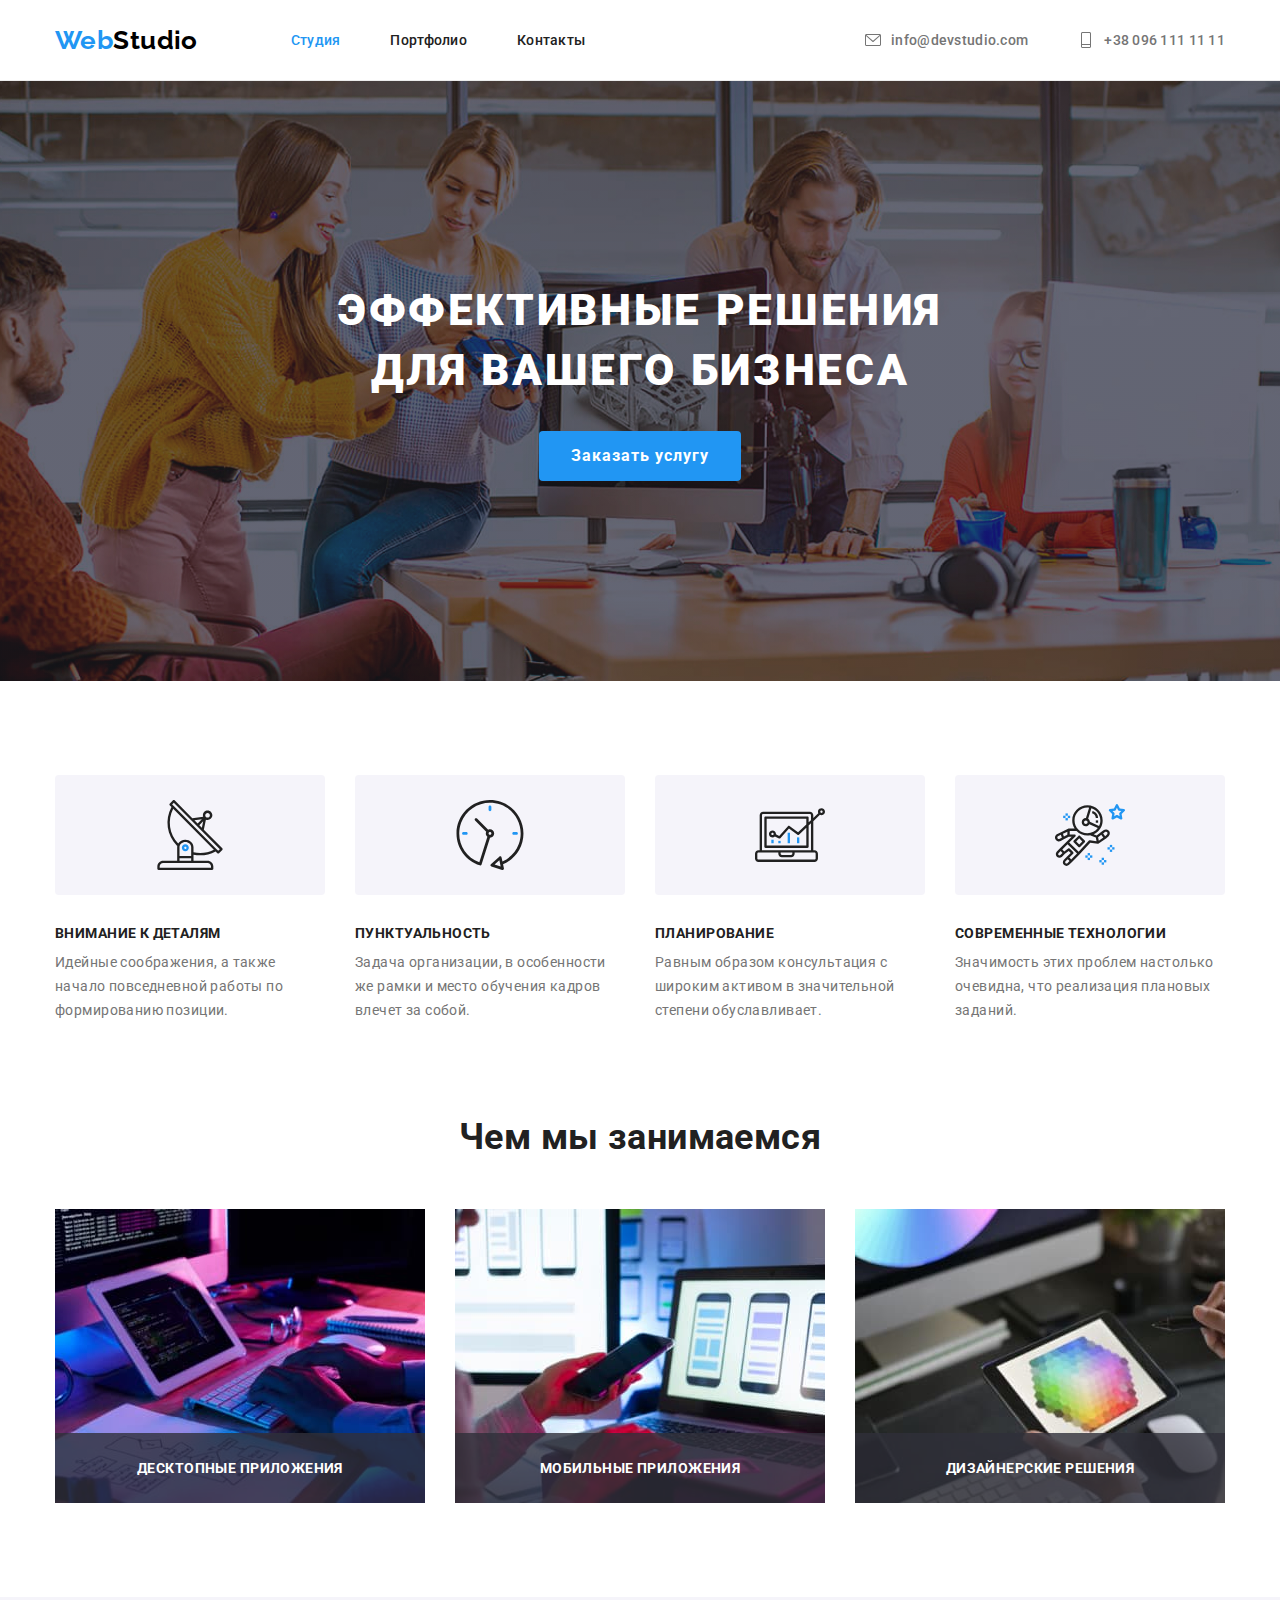
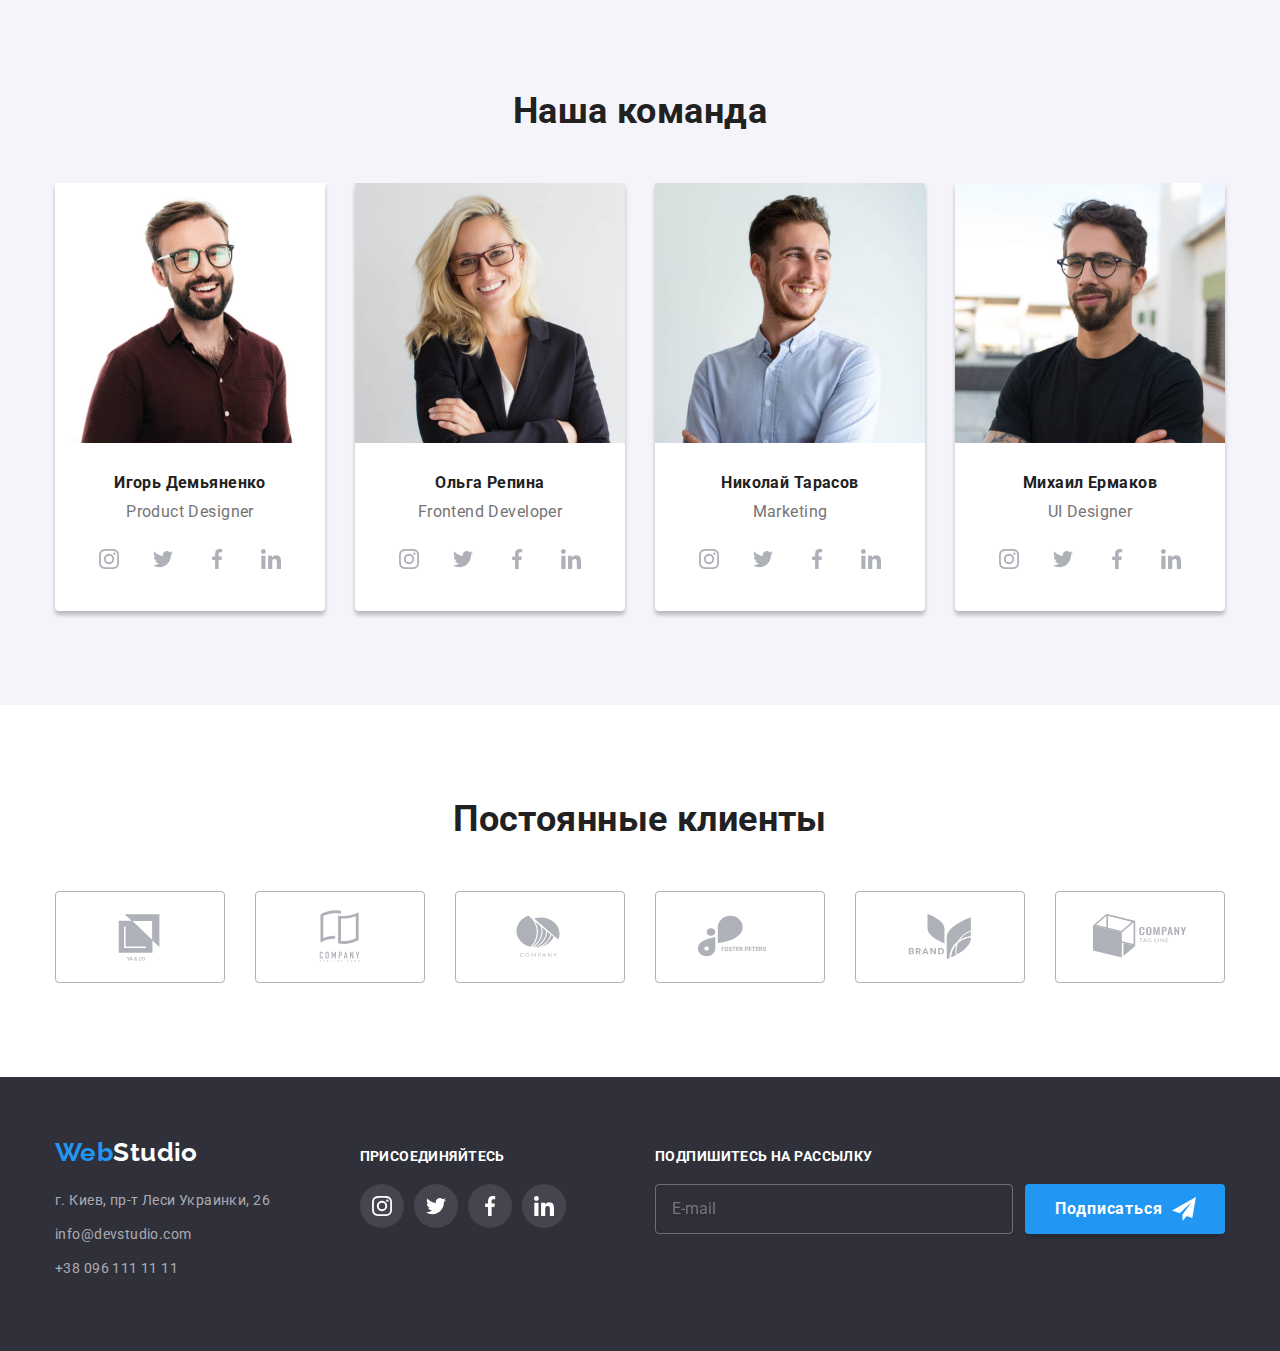
==== index.html @ 97e4fcae "Initial commit" ====
<!DOCTYPE html>
<html lang="ru">
  <head>
    <meta charset="UTF-8" />
    <meta http-equiv="X-UA-Compatible" content="IE=edge" />
    <meta name="viewport" content="width=device-width, initial-scale=1.0" />
    <title>goit-markup-hw-07</title>
    <link
      href="https://fonts.googleapis.com/css2?family=Raleway:wght@700&family=Roboto:wght@400;500;700;900&family=Tangerine:wght@700&display=swap"
      rel="stylesheet"
    />
    <link rel="stylesheet" href="./css/main.min.css" />
  </head>
  <body>
    <!--Шапка сайта-->
    <header class="header">
      <div class="container">
        <nav class="nav">
          <a href="./index.html" class="logo"
            ><span class="accent">Web</span>Studio</a
          >
          <ul class="nav-list list">
            <li class="nav__item">
              <a class="nav__link link current" href="./index.html">Студия</a>
            </li>
            <li class="nav__item">
              <a class="nav__link link" href="./portfolio.html">Портфолио</a>
            </li>
            <li class="nav__item">
              <a class="nav__link link" href="#">Контакты</a>
            </li>
          </ul>
        </nav>
        <ul class="contacts-list list">
          <li class="contacts-list__item">
            <a
              class="contacts-list__link link"
              href="mailto:info@devstudio.com"
            >
              <svg class="contacts-list__icon" width="16" height="16">
                <use href="./images/sprite.svg#icon-mail"></use>
              </svg>
              info@devstudio.com</a
            >
          </li>
          <li class="contacts-list__item">
            <a class="contacts-list__link link" href="tel:+380961111111">
              <svg class="contacts-list__icon" width="16" height="16">
                <use href="./images/sprite.svg#icon-phone"></use>
              </svg>
              +38 096 111 11 11</a
            >
          </li>
        </ul>
      </div>
    </header>

    <main>
      <!--hero-->
      <section class="hero">
        <div class="container">
          <h1 class="hero__title">Эффективные решения для вашего бизнеса</h1>
          <button class="hero__button button" type="button" data-modal-open>
            Заказать услугу
          </button>
        </div>
      </section>

      <!--Преимущества-->
      <section class="section section-features">
        <div class="container">
          <h2 class="hidden">Наши преимущества</h2>
          <ul class="features list flexing">
            <li class="features__item features__item--icon1">
              <h3 class="features__title title">Внимание к деталям</h3>
              <p class="features__text">
                Идейные соображения, а также начало повседневной работы по
                формированию позиции.
              </p>
            </li>
            <li class="features__item features__item--icon2">
              <h3 class="features__title title">Пунктуальность</h3>
              <p class="features__text">
                Задача организации, в особенности же рамки и место обучения
                кадров влечет за собой.
              </p>
            </li>
            <li class="features__item features__item--icon3">
              <h3 class="features__title title">Планирование</h3>
              <p class="features__text">
                Равным образом консультация с широким активом в значительной
                степени обуславливает.
              </p>
            </li>
            <li class="features__item features__item--icon4">
              <h3 class="features__title title">Современные технологии</h3>
              <p class="features__text">
                Значимость этих проблем настолько очевидна, что реализация
                плановых заданий.
              </p>
            </li>
          </ul>
        </div>
      </section>

      <!--Наши занятия-->
      <section class="section work-section">
        <div class="container">
          <h2 class="title">Чем мы занимаемся</h2>
          <ul class="work list flexing">
            <li class="work__item">
              <img
                src="./images/place1.jpg"
                alt="мужчина печатает на клавиатуре"
                width="370"
                height="294"
              />
              <h3 class="work__title">Десктопные приложения</h3>
            </li>
            <li class="work__item">
              <img
                src="./images/place2.jpg"
                alt="девушка клацает смартфон и
          ноутбук"
                width="370"
                height="294"
              />
              <h3 class="work__title">Мобильные приложения</h3>
            </li>
            <li class="work__item">
              <img
                src="./images/place3.jpg"
                alt="девушка держит планшет в руках"
                width="370"
                height="294"
              />
              <h3 class="work__title">Дизайнерские решения</h3>
            </li>
          </ul>
        </div>
      </section>

      <!--Команда-->
      <section class="section section-team">
        <div class="container">
          <h2 class="title">Наша команда</h2>
          <ul class="team list flexing">
            <li class="team__item">
              <img
                class="team__img"
                src="./images/teacher1.jpg"
                alt="учитель мужчина"
                width="270"
                height="260"
              />
              <div class="participant">
                <h3 class="participant__title title">Игорь Демьяненко</h3>
                <p class="participant__text">Product Designer</p>
                <ul class="social">
                  <li class="social__item">
                    <a class="social__link" href="" aria-label="instagram">
                      <svg width="20" height="20">
                        <use href="./images/sprite.svg#icon-instagram"></use>
                      </svg>
                    </a>
                  </li>
                  <li class="social__item">
                    <a class="social__link" href="" aria-label="twitter">
                      <svg width="20" height="20">
                        <use href="./images/sprite.svg#icon-twitter"></use>
                      </svg>
                    </a>
                  </li>
                  <li class="social__item">
                    <a class="social__link" href="" aria-label="facebook">
                      <svg width="20" height="20">
                        <use href="./images/sprite.svg#icon-facebook"></use>
                      </svg>
                    </a>
                  </li>
                  <li class="social__item">
                    <a class="social__link" href="" aria-label="linkedin">
                      <svg width="20" height="20">
                        <use href="./images/sprite.svg#icon-linkedin"></use>
                      </svg>
                    </a>
                  </li>
                </ul>
              </div>
            </li>
            <li class="team__item">
              <img
                class="team__img"
                src="./images/teacher2.jpg"
                alt="учитель женщина"
                width="270"
                height="260"
              />
              <div class="participant">
                <h3 class="participant__title title">Ольга Репина</h3>
                <p class="participant__text">Frontend Developer</p>
                <ul class="social">
                  <li class="social__item">
                    <a class="social__link" href="" aria-label="instagram">
                      <svg width="20" height="20">
                        <use href="./images/sprite.svg#icon-instagram"></use>
                      </svg>
                    </a>
                  </li>
                  <li class="social__item">
                    <a class="social__link" href="" aria-label="twitter">
                      <svg width="20" height="20">
                        <use href="./images/sprite.svg#icon-twitter"></use>
                      </svg>
                    </a>
                  </li>
                  <li class="social__item">
                    <a class="social__link" href="" aria-label="facebook">
                      <svg width="20" height="20">
                        <use href="./images/sprite.svg#icon-facebook"></use>
                      </svg>
                    </a>
                  </li>
                  <li class="social__item">
                    <a class="social__link" href="" aria-label="linkedin">
                      <svg width="20" height="20">
                        <use href="./images/sprite.svg#icon-linkedin"></use>
                      </svg>
                    </a>
                  </li>
                </ul>
              </div>
            </li>
            <li class="team__item">
              <img
                class="team__img"
                src="./images/teacher3.jpg"
                alt="учитель мужчина"
                width="270"
                height="260"
              />
              <div class="participant">
                <h3 class="participant__title title">Николай Тарасов</h3>
                <p class="participant__text">Marketing</p>
                <ul class="social">
                  <li class="social__item">
                    <a class="social__link" href="" aria-label="instagram">
                      <svg width="20" height="20">
                        <use href="./images/sprite.svg#icon-instagram"></use>
                      </svg>
                    </a>
                  </li>
                  <li class="social__item">
                    <a class="social__link" href="" aria-label="twitter">
                      <svg width="20" height="20">
                        <use href="./images/sprite.svg#icon-twitter"></use>
                      </svg>
                    </a>
                  </li>
                  <li class="social__item">
                    <a class="social__link" href="" aria-label="facebook">
                      <svg width="20" height="20">
                        <use href="./images/sprite.svg#icon-facebook"></use>
                      </svg>
                    </a>
                  </li>
                  <li class="social__item">
                    <a class="social__link" href="" aria-label="linkedin">
                      <svg width="20" height="20">
                        <use href="./images/sprite.svg#icon-linkedin"></use>
                      </svg>
                    </a>
                  </li>
                </ul>
              </div>
            </li>
            <li class="team__item">
              <img
                class="team__img"
                src="./images/teacher4.jpg"
                alt="учитель мужчина"
                width="270"
                height="260"
              />
              <div class="participant">
                <h3 class="participant__title title">Михаил Ермаков</h3>
                <p class="participant__text">UI Designer</p>
                <ul class="social">
                  <li class="social__item">
                    <a class="social__link" href="" aria-label="instagram">
                      <svg width="20" height="20">
                        <use href="./images/sprite.svg#icon-instagram"></use>
                      </svg>
                    </a>
                  </li>
                  <li class="social__item">
                    <a class="social__link" href="" aria-label="twitter">
                      <svg width="20" height="20">
                        <use href="./images/sprite.svg#icon-twitter"></use>
                      </svg>
                    </a>
                  </li>
                  <li class="social__item">
                    <a class="social__link" href="" aria-label="facebook">
                      <svg width="20" height="20">
                        <use href="./images/sprite.svg#icon-facebook"></use>
                      </svg>
                    </a>
                  </li>
                  <li class="social__item">
                    <a class="social__link" href="" aria-label="linkedin">
                      <svg width="20" height="20">
                        <use href="./images/sprite.svg#icon-linkedin"></use>
                      </svg>
                    </a>
                  </li>
                </ul>
              </div>
            </li>
          </ul>
        </div>
      </section>

      <!-- Клиенты -->
      <section class="section">
        <div class="container">
          <h2 class="title">Постоянные клиенты</h2>
          <ul class="clients list flexing">
            <li class="clients__item">
              <a class="clients__link" href="#">
                <svg width="106" height="60">
                  <use href="./images/sprite.svg#icon-company1"></use>
                </svg>
              </a>
            </li>
            <li class="clients__item">
              <a class="clients__link" href="#">
                <svg width="106px" height="60px">
                  <use href="./images/sprite.svg#icon-company2"></use>
                </svg>
              </a>
            </li>
            <li class="clients__item">
              <a class="clients__link" href="#">
                <svg width="106" height="60">
                  <use href="./images/sprite.svg#icon-company3"></use>
                </svg>
              </a>
            </li>
            <li class="clients__item">
              <a class="clients__link" href="#">
                <svg width="106" height="60">
                  <use href="./images/sprite.svg#icon-company4"></use>
                </svg>
              </a>
            </li>
            <li class="clients__item">
              <a class="clients__link" href="#">
                <svg width="106" height="60">
                  <use href="./images/sprite.svg#icon-company5"></use>
                </svg>
              </a>
            </li>
            <li class="clients__item">
              <a class="clients__link" href="#">
                <svg width="106px" height="60px">
                  <use href="./images/sprite.svg#icon-company6"></use>
                </svg>
              </a>
            </li>
          </ul>
        </div>
      </section>
    </main>

    <!--Подвал сайта-->
    <footer class="footer">
      <div class="container footer__container">
        <div class="footer-flex">
          <a href="./index.html" class="logo"
            ><span class="accent">Web</span>Studio</a
          >
          <address class="address">
            <ul class="contacts-nav list">
              <li class="contacts-nav__item">
                <a
                  href="https://goo.gl/maps/D3uRbkzvZpGUqhTm6"
                  target="_blank"
                  rel="noopener noreferrer"
                  class="contacts-nav__link link"
                  >г. Киев, пр-т Леси Украинки, 26</a
                >
              </li>
              <li class="contacts-nav__item">
                <a
                  href="mailto:info@devstudio.com"
                  class="contacts-nav__link link"
                  >info@devstudio.com</a
                >
              </li>
              <li class="contacts-nav__item">
                <a href="tel:+380961111111" class="contacts-nav__link link"
                  >+38 096 111 11 11</a
                >
              </li>
            </ul>
          </address>
        </div>
        <div class="footer-flex">
          <h3 class="footer-title">присоединяйтесь</h3>
          <ul class="social">
            <li class="social__item">
              <a
                class="social__link social__link--dark"
                href=""
                aria-label="instagram"
              >
                <svg width="20" height="20">
                  <use href="./images/sprite.svg#icon-instagram"></use>
                </svg>
              </a>
            </li>
            <li class="social__item">
              <a
                class="social__link social__link--dark"
                href=""
                aria-label="twitter"
              >
                <svg width="20" height="20">
                  <use href="./images/sprite.svg#icon-twitter"></use>
                </svg>
              </a>
            </li>
            <li class="social__item">
              <a
                class="social__link social__link--dark"
                href=""
                aria-label="facebook"
              >
                <svg width="20" height="20">
                  <use href="./images/sprite.svg#icon-facebook"></use>
                </svg>
              </a>
            </li>
            <li class="social__item">
              <a
                class="social__link social__link--dark"
                href=""
                aria-label="linkedin"
              >
                <svg width="20" height="20">
                  <use href="./images/sprite.svg#icon-linkedin"></use>
                </svg>
              </a>
            </li>
          </ul>
        </div>

        <div class="footer-flex">
          <div class="footer-form">
            <h3 class="footer-title">Подпишитесь на рассылку</h3>
            <form class="form">
              <input
                class="form__input"
                type="text"
                name="user-subscribe"
                placeholder="E-mail"
              />
              <button class="form__button button" type="submit">
                Подписаться
                <svg class="form__icon" width="24" height="24">
                  <use href="./images/sprite.svg#icon-icon-send"></use>
                </svg>
              </button>
            </form>
          </div>
        </div>
      </div>
    </footer>

    <!-- Модельное окно -->
    <div class="backdrop is-hidden" data-modal>
      <div class="model">
        <strong class="model__title"
          >Оставьте свои данные, мы вам перезвоним</strong
        >
        <form class="model-form">
          <label class="model-form__label">
            <span class="model-form__name">Имя</span>
            <input class="model-form__input" type="text" name="user-name" />
            <svg class="model-form__icon" width="16" height="16">
              <use href="./images/sprite.svg#icon-person-modal"></use>
            </svg>
          </label>

          <label class="model-form__label">
            <span class="model-form__name">Телефон</span>
            <input class="model-form__input" type="text" name="user-phone" />
            <svg class="model-form__icon" width="16" height="16">
              <use href="./images/sprite.svg#icon-phone-modal"></use>
            </svg>
          </label>

          <label class="model-form__label">
            <span class="model-form__name">Почта</span>
            <input class="model-form__input" type="text" name="user-email" />
            <svg class="model-form__icon" width="16" height="16">
              <use href="./images/sprite.svg#icon-email-modal"></use>
            </svg>
          </label>

          <label class="model-form__label label-comment">
            <span class="model-form__name">Коментарий</span>
            <textarea
              class="model-form__comment"
              placeholder="Введите текст"
            ></textarea>
          </label>

          <label class="model-form__label label-checkbox">
            <input
              class="model-form__checkbox hidden"
              type="checkbox"
              name="user-checkbox"
            />
            <span class="checkbox-box">
              <svg class="checkbox-icon" width="11" height="8">
                <use href="./images/sprite.svg#icon-mark-modal"></use>
              </svg>
            </span>
            <span class="checkbox-name"
              >Соглашаюсь с рассылкой и принимаю&nbsp;<a
                class="checkbox-link"
                href="#"
                >Условия договора</a
              ></span
            >
          </label>
          <button class="button" type="submit">Отправить</button>
        </form>

        <button class="button-close" data-modal-close>
          <svg class="button-close__icon" width="11" height="11">
            <use href="./images/sprite.svg#icon-close"></use>
          </svg>
        </button>
      </div>
    </div>

    <script src="./js/modal.js"></script>
  </body>
</html>
---- css/main.min.css ----
/*! modern-normalize v1.1.0 | MIT License | https://github.com/sindresorhus/modern-normalize */*,::before,::after{box-sizing:border-box}html{line-height:1.15;-webkit-text-size-adjust:100%;-moz-tab-size:4;tab-size:4}body{margin:0;font-family:system-ui,-apple-system,"Segoe UI",Roboto,Helvetica,Arial,sans-serif,"Apple Color Emoji","Segoe UI Emoji"}hr{height:0;color:inherit}abbr[title]{text-decoration:underline dotted}b,strong{font-weight:bolder}code,kbd,samp,pre{font-family:ui-monospace, SFMono-Regular, Consolas, 'Liberation Mono', Menlo, monospace;font-size:1em}small{font-size:80%}sub,sup{font-size:75%;line-height:0;position:relative;vertical-align:baseline}sub{bottom:-0.25em}sup{top:-0.5em}table{text-indent:0;border-color:inherit}button,input,optgroup,select,textarea{font-family:inherit;font-size:100%;line-height:1.15;margin:0}button,select{text-transform:none}button,[type='button'],[type='reset'],[type='submit']{-webkit-appearance:button}::-moz-focus-inner{border-style:none;padding:0}:-moz-focusring{outline:1px dotted ButtonText}:-moz-ui-invalid{box-shadow:none}legend{padding:0}progress{vertical-align:baseline}::-webkit-inner-spin-button,::-webkit-outer-spin-button{height:auto}[type='search']{-webkit-appearance:textfield;outline-offset:-2px}::-webkit-search-decoration{-webkit-appearance:none}::-webkit-file-upload-button{-webkit-appearance:button;font:inherit}summary{display:list-item}:root{--primary-white-color: #fff;--primary-text-color: #757575;--title-text-color: #212121;--accant-color: #2196f3;--portfolio-btn-color: #f5f4fa;--social-icon-color: #afb1b8;--slider-text-color: rgba(33, 150, 243, 0.9)}body{position:relative;font-family:"Roboto", sans-serif;font-size:14px;line-height:1.714;letter-spacing:0.03em;color:var(--primary-text-color);background-color:var(--primary-white-color)}img{display:block}.list{padding:0;margin:0;list-style:none}.hidden{position:absolute;white-space:nowrap;width:1px;height:1px;overflow:hidden;border:0;padding:0;clip:rect(0 0 0 0);clip-path:inset(50%);margin:-1px}.link{display:block;text-decoration:none;transition-property:color;transition-duration:250ms;transition-timing-function:cubic-bezier(0.4, 0, 0.2, 1)}.title{margin-top:0;margin-bottom:50px;font-size:36px;line-height:1.166;text-align:center;color:var(--title-text-color)}.section{padding:94px 0}.container{width:1200px;padding-left:15px;padding-right:15px;margin:0 auto}.flexing{display:flex}.link:hover,.link:focus,.nav .current,.accent{color:var(--accant-color)}.logo{font-family:"Raleway", sans-serif;text-decoration:none;font-weight:700;font-size:26px;line-height:1.192;color:#000}.header .logo{margin-right:93px;padding-top:24px;padding-bottom:24px}.footer .logo{color:var(--primary-white-color)}.button{padding:10px 32px;cursor:pointer;border:none;font-weight:700;font-size:16px;line-height:1.875;letter-spacing:0.06em;color:var(--primary-white-color);background-color:var(--accant-color);border-radius:4px;transition-property:background-color, color, box-shadow;transition-duration:250ms;transition-timing-function:cubic-bezier(0.4, 0, 0.2, 1)}.portfolio-nav__button{padding:6px 22px;font-weight:500;line-height:1.625;letter-spacing:0.03em;color:var(--title-text-color);background-color:var(--portfolio-btn-color)}.portfolio-nav__button:hover,.portfolio-nav__button:focus,.portfolio-nav__button.acctive{color:var(--primary-white-color);background-color:var(--accant-color);box-shadow:0px 4px 4px rgba(0,0,0,0.15)}.form__button{padding:10px 29px;margin-left:12px;min-width:200px;height:50px;padding-right:61px;box-shadow:0px 4px 4px rgba(0,0,0,0.15);border-radius:4px}.form__icon{position:absolute;right:29px;top:13px;fill:var(--primary-white-color)}.button-close{position:absolute;top:8px;right:8px;display:flex;align-items:center;justify-content:center;width:30px;height:30px;border:1px solid rgba(0,0,0,0.1);border-radius:50%;cursor:pointer;background-color:inherit}.button-close:hover .button-close__icon,.button-close:focus .button-close__icon{fill:var(--accant-color)}.button-close__icon{transition-property:fill;transition-duration:250ms;transition-timing-function:cubic-bezier(0.4, 0, 0.2, 1)}.social{display:flex;list-style:none;justify-content:center;align-items:center;padding:0;margin:0}.social__item:not(:last-child){margin-right:10px}.social__link{width:44px;height:44px;border-radius:50%;display:flex;justify-content:center;align-items:center;transition-property:background-color;transition-duration:250ms;transition-timing-function:cubic-bezier(0.4, 0, 0.2, 1)}.social__link svg{fill:var(--social-icon-color);transition-property:fill;transition-duration:250ms;transition-timing-function:cubic-bezier(0.4, 0, 0.2, 1)}.social .social__link:hover,.social .social__link:focus{background-color:var(--accant-color)}.social__link:hover>svg,.social__link:focus>svg{fill:var(--primary-white-color)}.social__link--dark{background-color:rgba(255,255,255,0.1)}.header{border-bottom:1px solid #ececec}.header>.container,.nav-list{display:flex}.header .nav{display:flex;align-items:center}.nav__link,.contacts-list__link{padding-top:32px;padding-bottom:32px}.nav__item:not(:last-child),.contacts-list__item:not(:last-child){margin-right:50px}.nav__link,.contacts-list__link{font-weight:500;line-height:1.142;letter-spacing:0.02em;color:var(--title-text-color)}.nav__link{position:relative}.nav__link::after{content:"";display:inline-block;width:100%;height:4px;position:absolute;bottom:-1px;left:0;border-radius:2px;transition-property:background-color;transition-duration:250ms;transition-timing-function:cubic-bezier(0.4, 0, 0.2, 1)}.nav__link:hover.link::after{background-color:var(--accant-color)}.contacts-list{display:flex;margin-left:auto}.contacts-list__link{display:flex;color:var(--primary-text-color)}.contacts-list__link:hover .contacts-list__icon,.contacts-list__link:focus .contacts-list__icon{fill:var(--accant-color)}.contacts-list__icon{margin-right:10px;fill:var(--primary-text-color);transition-property:fill;transition-duration:250ms;transition-timing-function:cubic-bezier(0.4, 0, 0.2, 1)}.hero{background-image:linear-gradient(to right, rgba(47,48,58,0.4), rgba(47,48,58,0.4)),url("../images/hero-bg.jpg");background-position:center top;background-repeat:no-repeat;max-width:1600px;margin:0 auto;padding-top:200px;padding-bottom:200px;text-align:center}.hero__title{max-width:696px;margin:0 auto 30px auto;font-weight:900;font-size:44px;line-height:1.363;letter-spacing:0.06em;text-transform:uppercase;color:var(--primary-white-color)}.hero__button:hover{background-color:#188ce8;box-shadow:0px 4px 4px rgba(0,0,0,0.15)}.features__item::before{content:"";display:block;width:270px;height:120px;border-radius:4px;background-color:#f5f4fa;background-position:center center;background-size:70px 70px;background-repeat:no-repeat;margin-bottom:30px}.features__item--icon1::before{background-image:url("../images/antenna.svg")}.features__item--icon2::before{background-image:url("../images/clock.svg")}.features__item--icon3::before{background-image:url("../images/diagram.svg")}.features__item--icon4::before{background-image:url("../images/astronaut.svg")}.section-features{padding-bottom:0}.features__item{width:270px}.features__item:not(:last-child){margin-right:30px}.features__title{margin-bottom:10px;font-size:14px;line-height:1.142;text-transform:uppercase;text-align:start}.features__text{margin:0}.work__item:not(:last-child){margin-right:30px}.work__item{position:relative}.work__title{position:absolute;bottom:0;left:0;margin:0;padding:27px 0;width:100%;text-align:center;font-size:14px;line-height:1.142;text-transform:uppercase;color:var(--primary-white-color);background-color:rgba(47,48,58,0.8)}.clients{justify-content:center}.clients__link{width:170px;height:92px;display:flex;justify-content:center;align-items:center;border:1px solid var(--social-icon-color);border-radius:4px;transition-property:border-color;transition-duration:250ms;transition-timing-function:cubic-bezier(0.4, 0, 0.2, 1)}.clients__link:hover svg,.clients__link:focus svg{fill:var(--accant-color)}.clients__link:hover,.clients__link:focus{border-color:var(--accant-color)}.clients__link svg{fill:var(--social-icon-color);transition-property:fill;transition-duration:250ms;transition-timing-function:cubic-bezier(0.4, 0, 0.2, 1)}.clients__item:not(:last-child){margin-right:30px}.section-team{background-color:#f5f4fa}.team__item{border-radius:0 0 4px 4px;box-shadow:0px 4px 4px 0px rgba(0,0,0,0.25);background-color:var(--primary-white-color)}.team__item:not(:last-child){margin-right:30px}.participant{padding:30px 10px}.participant__title,.participant__text{margin:0;font-size:16px;line-height:1.187;text-align:center}.participant__title{margin-bottom:10px}.participant__text{margin-bottom:16px}.footer{padding-top:60px;padding-bottom:60px;background-color:#2f303a}.footer__container{display:flex;justify-content:space-between;align-items:baseline}.contacts-nav__link{font-style:normal;color:rgba(255,255,255,0.6)}.contacts-nav__link:hover,.contacts-nav__link:focus{color:var(--accant-color)}.address{margin-top:20px}.contacts-nav__item{margin-bottom:10px}.contacts-nav__item:not(:last-child){margin-bottom:10px}.footer-title{margin:0;margin-bottom:20px;font-size:14px;line-height:1.142;letter-spacing:0.03em;text-transform:uppercase;text-align:start;color:var(--primary-white-color)}.footer-flex svg{fill:var(--primary-white-color)}.form{position:relative;display:flex;justify-content:space-between}.form__input{padding:15px 16px;border:1px solid rgba(255,255,255,0.3);filter:drop-shadow(0px 4px 4px rgba(0,0,0,0.15));border-radius:4px;width:358px;font-size:16px;color:var(--primary-white-color);background-color:transparent}.backdrop{position:fixed;top:0;left:0;display:flex;justify-content:center;align-items:center;width:100%;height:100%;opacity:1;transition:opacity 250ms;background-color:rgba(0,0,0,0.2)}.backdrop.is-hidden{opacity:0;pointer-events:none}.model{position:relative;padding:40px;min-width:528px;line-height:0;box-shadow:0px 1px 3px rgba(0,0,0,0.12),0px 1px 1px rgba(0,0,0,0.14),0px 2px 1px rgba(0,0,0,0.2);border-radius:4px;background-color:white}.model__title{display:block;margin-bottom:12px;font-size:20px;line-height:1.15;text-align:center;color:var(--title-text-color)}.model-form{display:flex;flex-direction:column;align-items:center}.model-form__label{position:relative;width:100%}.model-form__label:hover .model-form__icon,.model-form__input:focus+.model-form__icon{fill:var(--accant-color)}.model-form__input:focus{border:1px solid var(--accant-color)}.model-form__label:not(:last-child){margin-bottom:10px}.model-form__label .model-form__input{padding:12px 42px;height:40px;border:1px solid rgba(33,33,33,0.2);border-radius:4px;resize:none;outline:none;transition-property:border;transition-duration:250ms;transition-timing-function:cubic-bezier(0.4, 0, 0.2, 1)}.model-form__label .model-form__input,.model-form__label .model-form__comment{width:100%}.model-form__comment{display:block;height:120px;padding:12px 16px;border:1px solid rgba(33,33,33,0.2);border-radius:4px;resize:none;outline:none;transition-property:border;transition-duration:250ms;transition-timing-function:cubic-bezier(0.4, 0, 0.2, 1)}.model-form__label:hover .model-form__input,.model-form__comment:hover,.model-form__input:focus,.model-form__comment:focus{border:1px solid var(--accant-color)}.model-form__name{display:inline-block;margin-bottom:4px;font-size:12px;line-height:1.16;letter-spacing:0.01em;color:var(--primary-text-color)}.checkbox-name{font-size:14px;line-height:1.71;margin-left:7px}.model-form__label .checkbox-link{color:var(--accant-color)}.model .label-checkbox{margin-bottom:30px;display:flex;justify-content:center;align-items:center}.model .label-comment{margin-bottom:20px}.model-form__comment::placeholder{line-height:1.142;letter-spacing:0.01em;color:rgba(117,117,117,0.5)}.model-form__icon{position:absolute;bottom:12px;left:12px;transition-property:fill;transition-duration:250ms;transition-timing-function:cubic-bezier(0.4, 0, 0.2, 1)}.model .button{display:block;margin:0 auto;min-width:200px;box-shadow:0px 4px 4px rgba(0,0,0,0.15)}.model .button:hover{background-color:#188ce8}.checkbox-icon{fill:var(--primary-white-color)}.checkbox-box{display:flex;justify-content:center;align-items:center;width:16px;height:15px;outline:2px solid var(--title-text-color);outline-offset:-2px;border-radius:2px;pointer-events:none;transition-property:fill, outline, background-color;transition-duration:250ms;transition-timing-function:cubic-bezier(0.4, 0, 0.2, 1)}.model-form__checkbox:focus+.checkbox-box{border:3px solid var(--primary-text-color)}.model-form__checkbox{width:16px;height:16px}.model-form__checkbox:checked+.checkbox-box{background-color:var(--accant-color);fill:var(--primary-white-color);outline:2px solid var(--accant-color)}.portfolio-nav{margin-bottom:50px;display:flex;justify-content:center}.portfolio-nav__item:not(:last-child){margin-right:8px}.portfolio-list{display:flex;flex-wrap:wrap}.portfolio-list__item{margin-right:30px;margin-bottom:30px;transition-property:box-shadow;transition-duration:250ms;transition-timing-function:cubic-bezier(0.4, 0, 0.2, 1)}.portfolio-list__item:nth-child(3n){margin-right:0}.portfolio-list__item:nth-last-child(-n+3){margin-bottom:0}.portfolio-list__link:hover{box-shadow:0px 1px 1px rgba(0,0,0,0.12),0px 4px 4px rgba(0,0,0,0.06),1px 4px 6px rgba(0,0,0,0.16)}.portfolio-list__name{padding:20px 24px;border-right:1px solid #eeeeee;border-bottom:1px solid #eeeeee;border-left:1px solid #eeeeee}.portfolio-list__title{margin:0;margin-bottom:4px;font-size:18px;line-height:2;letter-spacing:0.06em;text-align:start;color:var(--title-text-color)}.portfolio-list__text{margin:0;font-size:16px;line-height:1.875;color:var(--primary-text-color)}.slider{position:relative;overflow:hidden}.slider__text{position:absolute;top:0;left:0;width:100%;height:100%;transform:translateY(100%);margin:0;padding:63px 24px 0 24px;font-size:18px;line-height:1.555;letter-spacing:0.03em;color:var(--primary-white-color);background-color:var(--slider-text-color);transition-property:transform;transition-duration:250ms;transition-timing-function:cubic-bezier(0.4, 0, 0.2, 1)}.portfolio-list__link:hover .slider__text{transform:translateY(0)}
/*# sourceMappingURL=main.min.css.map */
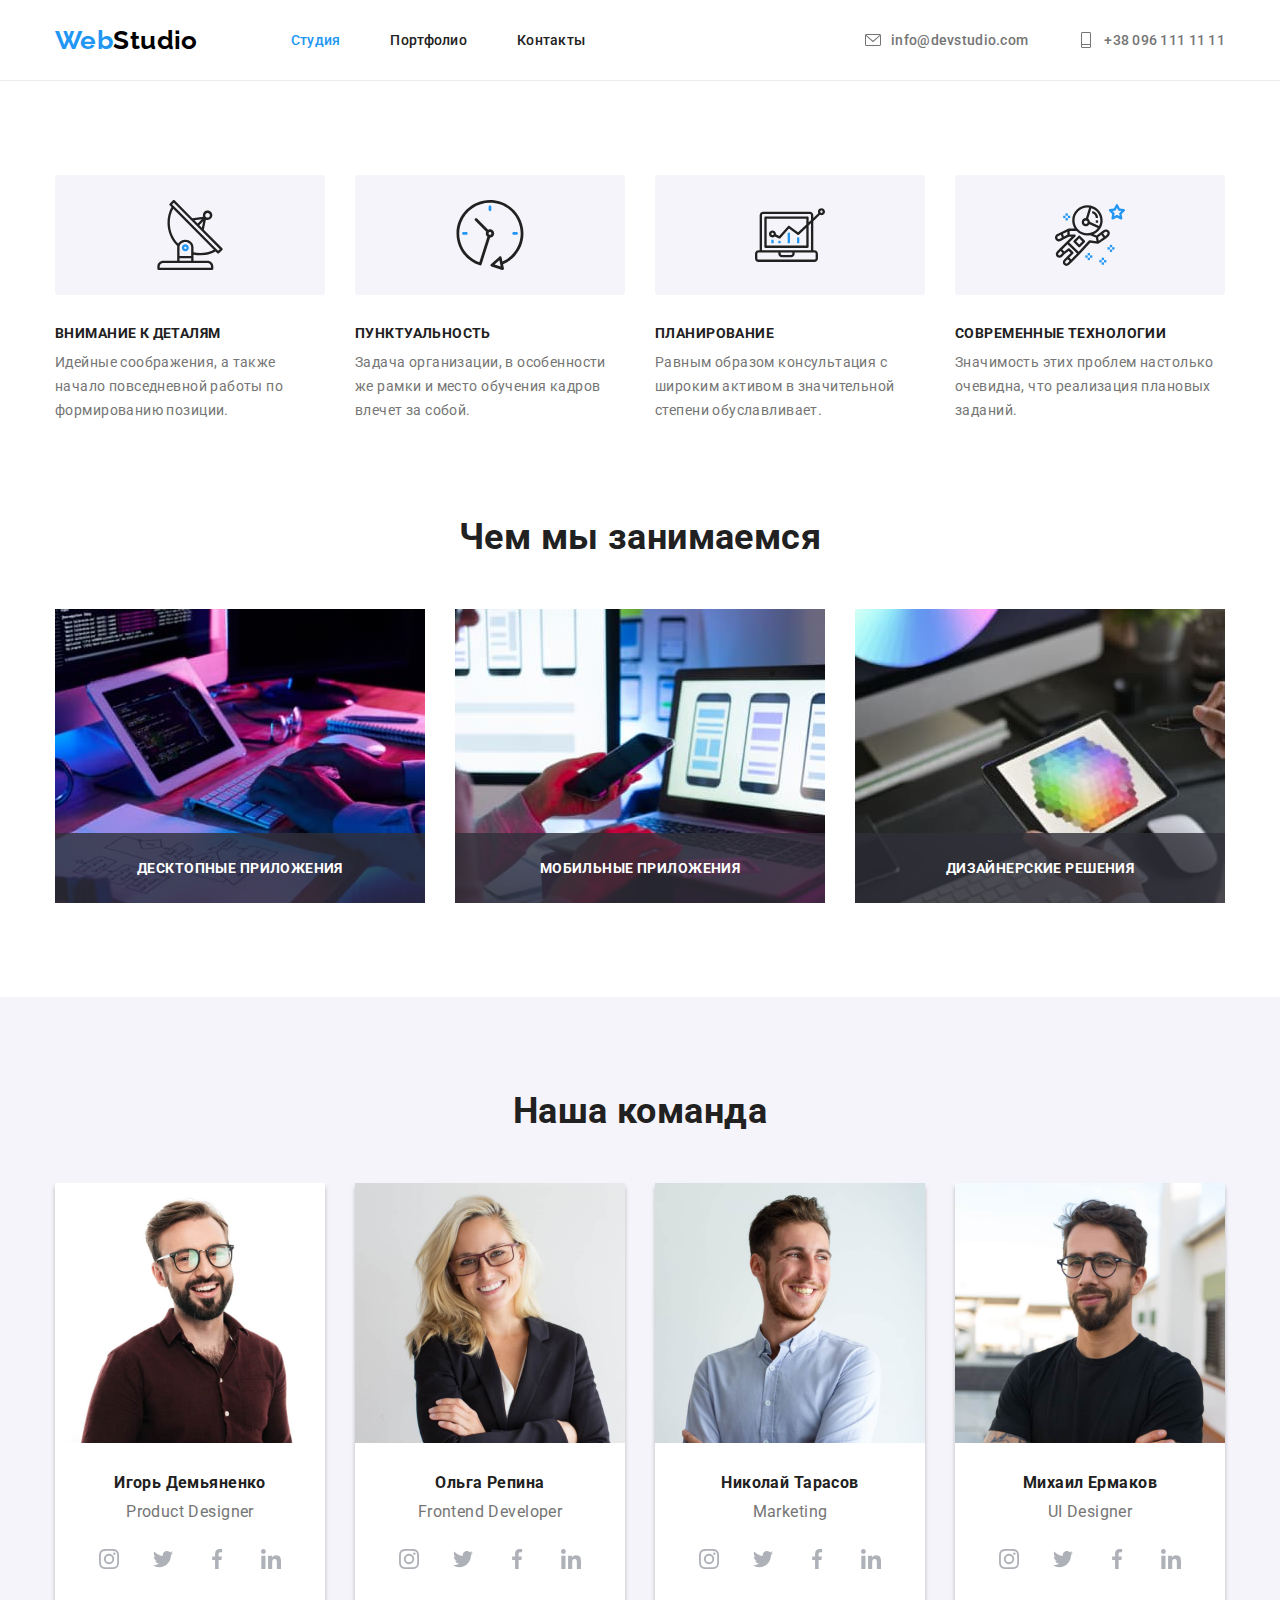
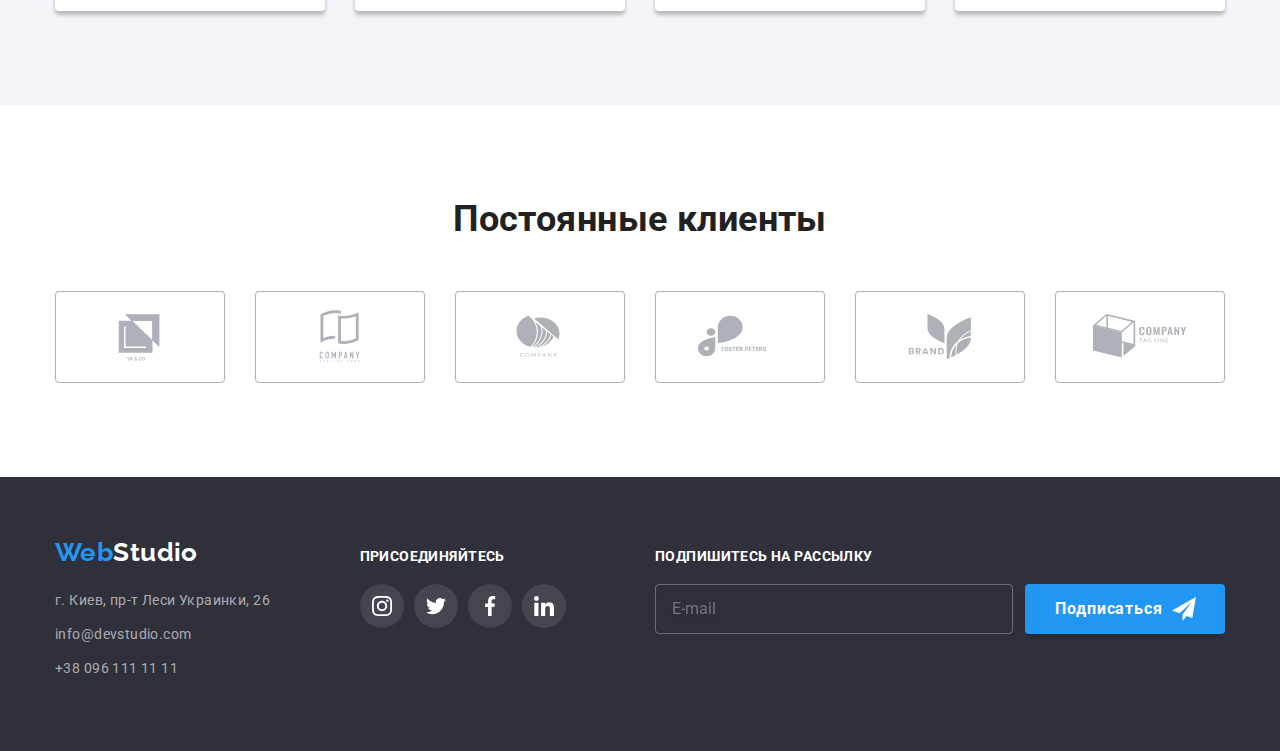
==== commit c4e399a4: "адаптив headre, footer, часть main" ====
--- a/index.html
+++ b/index.html
@@ -57,20 +57,20 @@
 
     <main>
       <!--hero-->
-      <section class="hero">
+      <!-- <section class="hero">
         <div class="container">
           <h1 class="hero__title">Эффективные решения для вашего бизнеса</h1>
           <button class="hero__button button" type="button" data-modal-open>
             Заказать услугу
           </button>
         </div>
-      </section>
+      </section> -->
 
       <!--Преимущества-->
       <section class="section section-features">
         <div class="container">
           <h2 class="hidden">Наши преимущества</h2>
-          <ul class="features list flexing">
+          <ul class="features list">
             <li class="features__item features__item--icon1">
               <h3 class="features__title title">Внимание к деталям</h3>
               <p class="features__text">
@@ -144,7 +144,7 @@
       <section class="section section-team">
         <div class="container">
           <h2 class="title">Наша команда</h2>
-          <ul class="team list flexing">
+          <ul class="team list">
             <li class="team__item">
               <img
                 class="team__img"
@@ -325,7 +325,7 @@
       <section class="section">
         <div class="container">
           <h2 class="title">Постоянные клиенты</h2>
-          <ul class="clients list flexing">
+          <ul class="clients list">
             <li class="clients__item">
               <a class="clients__link" href="#">
                 <svg width="106" height="60">
@@ -376,7 +376,7 @@
     <!--Подвал сайта-->
     <footer class="footer">
       <div class="container footer__container">
-        <div class="footer-flex">
+        <div class="footer__info">
           <a href="./index.html" class="logo"
             ><span class="accent">Web</span>Studio</a
           >
@@ -406,7 +406,7 @@
             </ul>
           </address>
         </div>
-        <div class="footer-flex">
+        <div class="footer__join">
           <h3 class="footer-title">присоединяйтесь</h3>
           <ul class="social">
             <li class="social__item">
@@ -456,7 +456,7 @@
           </ul>
         </div>
 
-        <div class="footer-flex">
+        <div class="form-block">
           <div class="footer-form">
             <h3 class="footer-title">Подпишитесь на рассылку</h3>
             <form class="form">
--- a/css/main.min.css
+++ b/css/main.min.css
@@ -1,2 +1,7 @@
-/*! modern-normalize v1.1.0 | MIT License | https://github.com/sindresorhus/modern-normalize */*,::before,::after{box-sizing:border-box}html{line-height:1.15;-webkit-text-size-adjust:100%;-moz-tab-size:4;tab-size:4}body{margin:0;font-family:system-ui,-apple-system,"Segoe UI",Roboto,Helvetica,Arial,sans-serif,"Apple Color Emoji","Segoe UI Emoji"}hr{height:0;color:inherit}abbr[title]{text-decoration:underline dotted}b,strong{font-weight:bolder}code,kbd,samp,pre{font-family:ui-monospace, SFMono-Regular, Consolas, 'Liberation Mono', Menlo, monospace;font-size:1em}small{font-size:80%}sub,sup{font-size:75%;line-height:0;position:relative;vertical-align:baseline}sub{bottom:-0.25em}sup{top:-0.5em}table{text-indent:0;border-color:inherit}button,input,optgroup,select,textarea{font-family:inherit;font-size:100%;line-height:1.15;margin:0}button,select{text-transform:none}button,[type='button'],[type='reset'],[type='submit']{-webkit-appearance:button}::-moz-focus-inner{border-style:none;padding:0}:-moz-focusring{outline:1px dotted ButtonText}:-moz-ui-invalid{box-shadow:none}legend{padding:0}progress{vertical-align:baseline}::-webkit-inner-spin-button,::-webkit-outer-spin-button{height:auto}[type='search']{-webkit-appearance:textfield;outline-offset:-2px}::-webkit-search-decoration{-webkit-appearance:none}::-webkit-file-upload-button{-webkit-appearance:button;font:inherit}summary{display:list-item}:root{--primary-white-color: #fff;--primary-text-color: #757575;--title-text-color: #212121;--accant-color: #2196f3;--portfolio-btn-color: #f5f4fa;--social-icon-color: #afb1b8;--slider-text-color: rgba(33, 150, 243, 0.9)}body{position:relative;font-family:"Roboto", sans-serif;font-size:14px;line-height:1.714;letter-spacing:0.03em;color:var(--primary-text-color);background-color:var(--primary-white-color)}img{display:block}.list{padding:0;margin:0;list-style:none}.hidden{position:absolute;white-space:nowrap;width:1px;height:1px;overflow:hidden;border:0;padding:0;clip:rect(0 0 0 0);clip-path:inset(50%);margin:-1px}.link{display:block;text-decoration:none;transition-property:color;transition-duration:250ms;transition-timing-function:cubic-bezier(0.4, 0, 0.2, 1)}.title{margin-top:0;margin-bottom:50px;font-size:36px;line-height:1.166;text-align:center;color:var(--title-text-color)}.section{padding:94px 0}.container{width:1200px;padding-left:15px;padding-right:15px;margin:0 auto}.flexing{display:flex}.link:hover,.link:focus,.nav .current,.accent{color:var(--accant-color)}.logo{font-family:"Raleway", sans-serif;text-decoration:none;font-weight:700;font-size:26px;line-height:1.192;color:#000}.header .logo{margin-right:93px;padding-top:24px;padding-bottom:24px}.footer .logo{color:var(--primary-white-color)}.button{padding:10px 32px;cursor:pointer;border:none;font-weight:700;font-size:16px;line-height:1.875;letter-spacing:0.06em;color:var(--primary-white-color);background-color:var(--accant-color);border-radius:4px;transition-property:background-color, color, box-shadow;transition-duration:250ms;transition-timing-function:cubic-bezier(0.4, 0, 0.2, 1)}.portfolio-nav__button{padding:6px 22px;font-weight:500;line-height:1.625;letter-spacing:0.03em;color:var(--title-text-color);background-color:var(--portfolio-btn-color)}.portfolio-nav__button:hover,.portfolio-nav__button:focus,.portfolio-nav__button.acctive{color:var(--primary-white-color);background-color:var(--accant-color);box-shadow:0px 4px 4px rgba(0,0,0,0.15)}.form__button{padding:10px 29px;margin-left:12px;min-width:200px;height:50px;padding-right:61px;box-shadow:0px 4px 4px rgba(0,0,0,0.15);border-radius:4px}.form__icon{position:absolute;right:29px;top:13px;fill:var(--primary-white-color)}.button-close{position:absolute;top:8px;right:8px;display:flex;align-items:center;justify-content:center;width:30px;height:30px;border:1px solid rgba(0,0,0,0.1);border-radius:50%;cursor:pointer;background-color:inherit}.button-close:hover .button-close__icon,.button-close:focus .button-close__icon{fill:var(--accant-color)}.button-close__icon{transition-property:fill;transition-duration:250ms;transition-timing-function:cubic-bezier(0.4, 0, 0.2, 1)}.social{display:flex;list-style:none;justify-content:center;align-items:center;padding:0;margin:0}.social__item:not(:last-child){margin-right:10px}.social__link{width:44px;height:44px;border-radius:50%;display:flex;justify-content:center;align-items:center;transition-property:background-color;transition-duration:250ms;transition-timing-function:cubic-bezier(0.4, 0, 0.2, 1)}.social__link svg{fill:var(--social-icon-color);transition-property:fill;transition-duration:250ms;transition-timing-function:cubic-bezier(0.4, 0, 0.2, 1)}.social .social__link:hover,.social .social__link:focus{background-color:var(--accant-color)}.social__link:hover>svg,.social__link:focus>svg{fill:var(--primary-white-color)}.social__link--dark{background-color:rgba(255,255,255,0.1)}.header{border-bottom:1px solid #ececec}.header>.container,.nav-list{display:flex}.header .nav{display:flex;align-items:center}.nav__link,.contacts-list__link{padding-top:32px;padding-bottom:32px}.nav__item:not(:last-child),.contacts-list__item:not(:last-child){margin-right:50px}.nav__link,.contacts-list__link{font-weight:500;line-height:1.142;letter-spacing:0.02em;color:var(--title-text-color)}.nav__link{position:relative}.nav__link::after{content:"";display:inline-block;width:100%;height:4px;position:absolute;bottom:-1px;left:0;border-radius:2px;transition-property:background-color;transition-duration:250ms;transition-timing-function:cubic-bezier(0.4, 0, 0.2, 1)}.nav__link:hover.link::after{background-color:var(--accant-color)}.contacts-list{display:flex;margin-left:auto}.contacts-list__link{display:flex;color:var(--primary-text-color)}.contacts-list__link:hover .contacts-list__icon,.contacts-list__link:focus .contacts-list__icon{fill:var(--accant-color)}.contacts-list__icon{margin-right:10px;fill:var(--primary-text-color);transition-property:fill;transition-duration:250ms;transition-timing-function:cubic-bezier(0.4, 0, 0.2, 1)}.hero{background-image:linear-gradient(to right, rgba(47,48,58,0.4), rgba(47,48,58,0.4)),url("../images/hero-bg.jpg");background-position:center top;background-repeat:no-repeat;max-width:1600px;margin:0 auto;padding-top:200px;padding-bottom:200px;text-align:center}.hero__title{max-width:696px;margin:0 auto 30px auto;font-weight:900;font-size:44px;line-height:1.363;letter-spacing:0.06em;text-transform:uppercase;color:var(--primary-white-color)}.hero__button:hover{background-color:#188ce8;box-shadow:0px 4px 4px rgba(0,0,0,0.15)}.features__item::before{content:"";display:block;width:270px;height:120px;border-radius:4px;background-color:#f5f4fa;background-position:center center;background-size:70px 70px;background-repeat:no-repeat;margin-bottom:30px}.features__item--icon1::before{background-image:url("../images/antenna.svg")}.features__item--icon2::before{background-image:url("../images/clock.svg")}.features__item--icon3::before{background-image:url("../images/diagram.svg")}.features__item--icon4::before{background-image:url("../images/astronaut.svg")}.section-features{padding-bottom:0}.features__item{width:270px}.features__item:not(:last-child){margin-right:30px}.features__title{margin-bottom:10px;font-size:14px;line-height:1.142;text-transform:uppercase;text-align:start}.features__text{margin:0}.work__item:not(:last-child){margin-right:30px}.work__item{position:relative}.work__title{position:absolute;bottom:0;left:0;margin:0;padding:27px 0;width:100%;text-align:center;font-size:14px;line-height:1.142;text-transform:uppercase;color:var(--primary-white-color);background-color:rgba(47,48,58,0.8)}.clients{justify-content:center}.clients__link{width:170px;height:92px;display:flex;justify-content:center;align-items:center;border:1px solid var(--social-icon-color);border-radius:4px;transition-property:border-color;transition-duration:250ms;transition-timing-function:cubic-bezier(0.4, 0, 0.2, 1)}.clients__link:hover svg,.clients__link:focus svg{fill:var(--accant-color)}.clients__link:hover,.clients__link:focus{border-color:var(--accant-color)}.clients__link svg{fill:var(--social-icon-color);transition-property:fill;transition-duration:250ms;transition-timing-function:cubic-bezier(0.4, 0, 0.2, 1)}.clients__item:not(:last-child){margin-right:30px}.section-team{background-color:#f5f4fa}.team__item{border-radius:0 0 4px 4px;box-shadow:0px 4px 4px 0px rgba(0,0,0,0.25);background-color:var(--primary-white-color)}.team__item:not(:last-child){margin-right:30px}.participant{padding:30px 10px}.participant__title,.participant__text{margin:0;font-size:16px;line-height:1.187;text-align:center}.participant__title{margin-bottom:10px}.participant__text{margin-bottom:16px}.footer{padding-top:60px;padding-bottom:60px;background-color:#2f303a}.footer__container{display:flex;justify-content:space-between;align-items:baseline}.contacts-nav__link{font-style:normal;color:rgba(255,255,255,0.6)}.contacts-nav__link:hover,.contacts-nav__link:focus{color:var(--accant-color)}.address{margin-top:20px}.contacts-nav__item{margin-bottom:10px}.contacts-nav__item:not(:last-child){margin-bottom:10px}.footer-title{margin:0;margin-bottom:20px;font-size:14px;line-height:1.142;letter-spacing:0.03em;text-transform:uppercase;text-align:start;color:var(--primary-white-color)}.footer-flex svg{fill:var(--primary-white-color)}.form{position:relative;display:flex;justify-content:space-between}.form__input{padding:15px 16px;border:1px solid rgba(255,255,255,0.3);filter:drop-shadow(0px 4px 4px rgba(0,0,0,0.15));border-radius:4px;width:358px;font-size:16px;color:var(--primary-white-color);background-color:transparent}.backdrop{position:fixed;top:0;left:0;display:flex;justify-content:center;align-items:center;width:100%;height:100%;opacity:1;transition:opacity 250ms;background-color:rgba(0,0,0,0.2)}.backdrop.is-hidden{opacity:0;pointer-events:none}.model{position:relative;padding:40px;min-width:528px;line-height:0;box-shadow:0px 1px 3px rgba(0,0,0,0.12),0px 1px 1px rgba(0,0,0,0.14),0px 2px 1px rgba(0,0,0,0.2);border-radius:4px;background-color:white}.model__title{display:block;margin-bottom:12px;font-size:20px;line-height:1.15;text-align:center;color:var(--title-text-color)}.model-form{display:flex;flex-direction:column;align-items:center}.model-form__label{position:relative;width:100%}.model-form__label:hover .model-form__icon,.model-form__input:focus+.model-form__icon{fill:var(--accant-color)}.model-form__input:focus{border:1px solid var(--accant-color)}.model-form__label:not(:last-child){margin-bottom:10px}.model-form__label .model-form__input{padding:12px 42px;height:40px;border:1px solid rgba(33,33,33,0.2);border-radius:4px;resize:none;outline:none;transition-property:border;transition-duration:250ms;transition-timing-function:cubic-bezier(0.4, 0, 0.2, 1)}.model-form__label .model-form__input,.model-form__label .model-form__comment{width:100%}.model-form__comment{display:block;height:120px;padding:12px 16px;border:1px solid rgba(33,33,33,0.2);border-radius:4px;resize:none;outline:none;transition-property:border;transition-duration:250ms;transition-timing-function:cubic-bezier(0.4, 0, 0.2, 1)}.model-form__label:hover .model-form__input,.model-form__comment:hover,.model-form__input:focus,.model-form__comment:focus{border:1px solid var(--accant-color)}.model-form__name{display:inline-block;margin-bottom:4px;font-size:12px;line-height:1.16;letter-spacing:0.01em;color:var(--primary-text-color)}.checkbox-name{font-size:14px;line-height:1.71;margin-left:7px}.model-form__label .checkbox-link{color:var(--accant-color)}.model .label-checkbox{margin-bottom:30px;display:flex;justify-content:center;align-items:center}.model .label-comment{margin-bottom:20px}.model-form__comment::placeholder{line-height:1.142;letter-spacing:0.01em;color:rgba(117,117,117,0.5)}.model-form__icon{position:absolute;bottom:12px;left:12px;transition-property:fill;transition-duration:250ms;transition-timing-function:cubic-bezier(0.4, 0, 0.2, 1)}.model .button{display:block;margin:0 auto;min-width:200px;box-shadow:0px 4px 4px rgba(0,0,0,0.15)}.model .button:hover{background-color:#188ce8}.checkbox-icon{fill:var(--primary-white-color)}.checkbox-box{display:flex;justify-content:center;align-items:center;width:16px;height:15px;outline:2px solid var(--title-text-color);outline-offset:-2px;border-radius:2px;pointer-events:none;transition-property:fill, outline, background-color;transition-duration:250ms;transition-timing-function:cubic-bezier(0.4, 0, 0.2, 1)}.model-form__checkbox:focus+.checkbox-box{border:3px solid var(--primary-text-color)}.model-form__checkbox{width:16px;height:16px}.model-form__checkbox:checked+.checkbox-box{background-color:var(--accant-color);fill:var(--primary-white-color);outline:2px solid var(--accant-color)}.portfolio-nav{margin-bottom:50px;display:flex;justify-content:center}.portfolio-nav__item:not(:last-child){margin-right:8px}.portfolio-list{display:flex;flex-wrap:wrap}.portfolio-list__item{margin-right:30px;margin-bottom:30px;transition-property:box-shadow;transition-duration:250ms;transition-timing-function:cubic-bezier(0.4, 0, 0.2, 1)}.portfolio-list__item:nth-child(3n){margin-right:0}.portfolio-list__item:nth-last-child(-n+3){margin-bottom:0}.portfolio-list__link:hover{box-shadow:0px 1px 1px rgba(0,0,0,0.12),0px 4px 4px rgba(0,0,0,0.06),1px 4px 6px rgba(0,0,0,0.16)}.portfolio-list__name{padding:20px 24px;border-right:1px solid #eeeeee;border-bottom:1px solid #eeeeee;border-left:1px solid #eeeeee}.portfolio-list__title{margin:0;margin-bottom:4px;font-size:18px;line-height:2;letter-spacing:0.06em;text-align:start;color:var(--title-text-color)}.portfolio-list__text{margin:0;font-size:16px;line-height:1.875;color:var(--primary-text-color)}.slider{position:relative;overflow:hidden}.slider__text{position:absolute;top:0;left:0;width:100%;height:100%;transform:translateY(100%);margin:0;padding:63px 24px 0 24px;font-size:18px;line-height:1.555;letter-spacing:0.03em;color:var(--primary-white-color);background-color:var(--slider-text-color);transition-property:transform;transition-duration:250ms;transition-timing-function:cubic-bezier(0.4, 0, 0.2, 1)}.portfolio-list__link:hover .slider__text{transform:translateY(0)}
+/*! modern-normalize v1.1.0 | MIT License | https://github.com/sindresorhus/modern-normalize */*,::before,::after{box-sizing:border-box}html{line-height:1.15;-webkit-text-size-adjust:100%;-moz-tab-size:4;tab-size:4}body{margin:0;font-family:system-ui,-apple-system,"Segoe UI",Roboto,Helvetica,Arial,sans-serif,"Apple Color Emoji","Segoe UI Emoji"}hr{height:0;color:inherit}abbr[title]{text-decoration:underline dotted}b,strong{font-weight:bolder}code,kbd,samp,pre{font-family:ui-monospace,+ SFMono-Regular,+ Consolas,+ 'Liberation Mono',+ Menlo,+ monospace;font-size:1em}small{font-size:80%}sub,sup{font-size:75%;line-height:0;position:relative;vertical-align:baseline}sub{bottom:-0.25em}sup{top:-0.5em}table{text-indent:0;border-color:inherit}button,input,optgroup,select,textarea{font-family:inherit;font-size:100%;line-height:1.15;margin:0}button,select{text-transform:none}button,[type='button'],[type='reset'],[type='submit']{-webkit-appearance:button}::-moz-focus-inner{border-style:none;padding:0}:-moz-focusring{outline:1px dotted ButtonText}:-moz-ui-invalid{box-shadow:none}legend{padding:0}progress{vertical-align:baseline}::-webkit-inner-spin-button,::-webkit-outer-spin-button{height:auto}[type='search']{-webkit-appearance:textfield;outline-offset:-2px}::-webkit-search-decoration{-webkit-appearance:none}::-webkit-file-upload-button{-webkit-appearance:button;font:inherit}summary{display:list-item}:root{--primary-white-color: #fff;--primary-text-color: #757575;--title-text-color: #212121;--accant-color: #2196f3;--portfolio-btn-color: #f5f4fa;--social-icon-color: #afb1b8;--slider-text-color: rgba(33, 150, 243, 0.9)}body{position:relative;font-family:"Roboto", sans-serif;font-size:14px;line-height:1.714;letter-spacing:0.03em;color:var(--primary-text-color);background-color:var(--primary-white-color)}img{display:block}.list{padding:0;margin:0;list-style:none}.hidden{position:absolute;white-space:nowrap;width:1px;height:1px;overflow:hidden;border:0;padding:0;clip:rect(0 0 0 0);clip-path:inset(50%);margin:-1px}.link{display:block;text-decoration:none;transition-property:color;transition-duration:250ms;transition-timing-function:cubic-bezier(0.4, 0, 0.2, 1)}.title{margin-top:0;margin-bottom:50px;font-size:28px;line-height:1.166;text-align:center;color:var(--title-text-color)}@media screen and (min-width: 1200px){.title{font-size:36px}}.section{padding:60px 0}@media screen and (min-width: 1200px){.section{padding:94px 0}}.flexing{display:flex}.link:hover,.link:focus,.nav .current,.accent{color:var(--accant-color)}.logo{font-family:"Raleway", sans-serif;text-decoration:none;font-weight:700;font-size:24px;line-height:1.166;color:#000}.header .logo{margin-right:93px;padding-top:16px;padding-bottom:16px}.footer .logo{color:var(--primary-white-color)}@media screen and (min-width: 768px){.header .logo{margin-right:84px;padding-top:26px;padding-bottom:26px}}@media screen and (min-width: 1200px){.logo{font-size:26px;line-height:1.192}.header .logo{margin-right:93px;padding-top:24px;padding-bottom:24px}}.button{padding:10px 32px;cursor:pointer;border:none;font-weight:700;font-size:16px;line-height:1.875;letter-spacing:0.06em;color:var(--primary-white-color);background-color:var(--accant-color);border-radius:4px;transition-property:background-color, color, box-shadow;transition-duration:250ms;transition-timing-function:cubic-bezier(0.4, 0, 0.2, 1)}.portfolio-nav__button{padding:6px 22px;font-weight:500;line-height:1.625;letter-spacing:0.03em;color:var(--title-text-color);background-color:var(--portfolio-btn-color)}.portfolio-nav__button:hover,.portfolio-nav__button:focus,.portfolio-nav__button.acctive{color:var(--primary-white-color);background-color:var(--accant-color);box-shadow:0px 4px 4px rgba(0,0,0,0.15)}.form__button{position:relative;padding:10px 29px;min-width:200px;height:50px;padding-right:61px;box-shadow:0px 4px 4px rgba(0,0,0,0.15);border-radius:4px}.form__icon{position:absolute;right:29px;top:13px;fill:var(--primary-white-color)}.button-close{position:absolute;top:8px;right:8px;display:flex;align-items:center;justify-content:center;width:30px;height:30px;border:1px solid rgba(0,0,0,0.1);border-radius:50%;cursor:pointer;background-color:inherit}.button-close:hover .button-close__icon,.button-close:focus .button-close__icon{fill:var(--accant-color)}.button-close__icon{transition-property:fill;transition-duration:250ms;transition-timing-function:cubic-bezier(0.4, 0, 0.2, 1)}.social{display:flex;list-style:none;justify-content:center;align-items:center;padding:0;margin:0}.social__item:not(:last-child){margin-right:10px}.social__link{width:44px;height:44px;border-radius:50%;display:flex;justify-content:center;align-items:center;transition-property:background-color;transition-duration:250ms;transition-timing-function:cubic-bezier(0.4, 0, 0.2, 1)}.social__link svg{fill:var(--social-icon-color);transition-property:fill;transition-duration:250ms;transition-timing-function:cubic-bezier(0.4, 0, 0.2, 1)}.social .social__link:hover,.social .social__link:focus{background-color:var(--accant-color)}.social__link:hover>svg,.social__link:focus>svg{fill:var(--primary-white-color)}.social__link--dark{background-color:rgba(255,255,255,0.1)}.container{max-width:480px;padding-left:15px;padding-right:15px;margin:0 auto}@media screen and (min-width: 768px){.container{max-width:768px}}@media screen and (min-width: 1200px){.container{max-width:1200px}}.header{border-bottom:1px solid #ececec}.nav-list{display:none}.header .nav{display:flex;align-items:center}.nav__link{padding-top:32px;padding-bottom:32px;position:relative}.nav__item:not(:last-child){margin-right:50px}.nav__link,.contacts-list__link{font-weight:500;line-height:1.142;letter-spacing:0.02em;color:var(--title-text-color)}.nav__link::after{content:"";display:inline-block;width:100%;height:4px;position:absolute;bottom:-1px;left:0;border-radius:2px;transition-property:background-color;transition-duration:250ms;transition-timing-function:cubic-bezier(0.4, 0, 0.2, 1)}.nav__link:hover.link::after{background-color:var(--accant-color)}.contacts-list{display:none}.contacts-list__link{display:flex;color:var(--primary-text-color)}.contacts-list__link:hover .contacts-list__icon,.contacts-list__link:focus .contacts-list__icon{fill:var(--accant-color)}.contacts-list__icon{margin-right:10px;fill:var(--primary-text-color);transition-property:fill;transition-duration:250ms;transition-timing-function:cubic-bezier(0.4, 0, 0.2, 1)}@media screen and (min-width: 768px){.header>.container,.nav-list{display:flex;text-align:center}.contacts-list{display:flex;margin-left:auto}}@media screen and (min-width: 768px) and (max-width: 1199.02px){.contacts-list{display:block;margin-top:auto;margin-bottom:auto}.contacts-list__link{padding:5px 0}}@media screen and (min-width: 1200px){.contacts-list__item:not(:last-child){margin-right:50px}.contacts-list__link{padding-top:32px;padding-bottom:32px}}.hero{background-image:linear-gradient(to right, rgba(47,48,58,0.4), rgba(47,48,58,0.4)),url("../images/hero-bg.jpg");background-position:center top;background-repeat:no-repeat;max-width:1600px;margin:0 auto;padding-top:200px;padding-bottom:200px;text-align:center}.hero__title{max-width:696px;margin:0 auto 30px auto;font-weight:900;font-size:44px;line-height:1.363;letter-spacing:0.06em;text-transform:uppercase;color:var(--primary-white-color)}.hero__button:hover{background-color:#188ce8;box-shadow:0px 4px 4px rgba(0,0,0,0.15)}.features__item::before{content:"";display:block;height:120px;border-radius:4px;background-color:#f5f4fa;background-position:center center;background-size:70px 70px;background-repeat:no-repeat;margin-bottom:30px}.features__item--icon1::before{background-image:url("../images/antenna.svg")}.features__item--icon2::before{background-image:url("../images/clock.svg")}.features__item--icon3::before{background-image:url("../images/diagram.svg")}.features__item--icon4::before{background-image:url("../images/astronaut.svg")}.section-features{padding-bottom:0}.features__title{margin-bottom:10px;font-size:14px;line-height:1.142;text-transform:uppercase;text-align:center}.features__text{margin:0}@media screen and (min-width: 768px){.features{display:flex;flex-wrap:wrap}.features__item{width:354px}.features__title{text-align:start}}@media screen and (max-width: 1199.02px){.features{margin:-15px}.features__item{margin:15px}}@media screen and (min-width: 1200px){.features__item{width:270px}.features__item:not(:last-child){margin-right:30px}}.work-section{display:none}.work__item:not(:last-child){margin-right:30px}.work__item{position:relative}.work__title{position:absolute;bottom:0;left:0;margin:0;padding:27px 0;width:100%;text-align:center;font-size:14px;line-height:1.142;text-transform:uppercase;color:var(--primary-white-color);background-color:rgba(47,48,58,0.8)}@media screen and (min-width: 1200px){.work-section{display:block}}.clients{display:flex;flex-wrap:wrap;justify-content:center;margin:-15px}.clients__item{margin:15px}.clients__link{width:210px;height:92px;display:flex;justify-content:center;align-items:center;border:1px solid var(--social-icon-color);border-radius:4px;transition-property:border-color;transition-duration:250ms;transition-timing-function:cubic-bezier(0.4, 0, 0.2, 1)}.clients__link:hover svg,.clients__link:focus svg{fill:var(--accant-color)}.clients__link:hover,.clients__link:focus{border-color:var(--accant-color)}.clients__link svg{fill:var(--social-icon-color);transition-property:fill;transition-duration:250ms;transition-timing-function:cubic-bezier(0.4, 0, 0.2, 1)}@media screen and (min-width: 768px){.clients__link{width:226px}}@media screen and (min-width: 1200px){.clients{margin:0}.clients__link{width:170px}.clients__item{margin:0}.clients__item:not(:last-child){margin-right:30px}}.section-team{background-color:#f5f4fa}.team__item{border-radius:0 0 4px 4px;box-shadow:0px 4px 4px 0px rgba(0,0,0,0.25);background-color:var(--primary-white-color)}.participant{padding:30px 10px}.participant__title,.participant__text{margin:0;font-size:16px;line-height:1.187;text-align:center}.participant__title{margin-bottom:10px}.participant__text{margin-bottom:16px}@media screen and (min-width: 768px){.team{display:flex;flex-wrap:wrap}}@media screen and (max-width: 768px){.team{margin:-30px}.team__item{margin:30px}}@media screen and (max-width: 1199.02px){.team{margin:-15px}.team__item{margin:15px}}@media screen and (min-width: 1200px){.team__item:not(:last-child){margin-right:30px}}.footer{padding-top:60px;padding-bottom:60px;background-color:#2f303a;text-align:center}.contacts-nav__link{font-style:normal;color:rgba(255,255,255,0.6)}.contacts-nav__link:hover,.contacts-nav__link:focus{color:var(--accant-color)}.address{margin-top:20px}.contacts-nav__item{margin-bottom:10px}.contacts-nav__item:not(:last-child){margin-bottom:10px}.footer-title{margin:0;margin-bottom:20px;font-size:14px;line-height:1.142;letter-spacing:0.03em;text-transform:uppercase;text-align:center;color:var(--primary-white-color)}.footer__join{margin:60px 0}.footer__join svg{fill:var(--primary-white-color)}.form__input{margin-bottom:20px;padding:15px 16px;border:1px solid rgba(255,255,255,0.3);filter:drop-shadow(0px 4px 4px rgba(0,0,0,0.15));border-radius:4px;width:100%;font-size:16px;color:var(--primary-white-color);background-color:transparent}@media screen and (min-width: 768px){.form__input{display:block;max-width:450px;margin:0 auto 20px auto}.footer__join{margin:65px 0 102px 0}}@media screen and (min-width: 768px) and (max-width: 1199.02px){.footer__info,.footer__join{width:50%;margin-top:0}.form-block{width:100%}.footer__container{display:flex;flex-wrap:wrap;align-items:baseline}}@media screen and (min-width: 1200px){.footer__container{display:flex;justify-content:space-between;align-items:baseline}.footer{text-align:start}.footer-title{text-align:start}.footer__join{margin:0}.form{display:flex;justify-content:space-between}.form__input{margin:0;width:358px}.form__button{margin-left:12px}}.backdrop{position:fixed;top:0;left:0;display:flex;justify-content:center;align-items:center;width:100%;height:100%;opacity:1;transition:opacity 250ms;background-color:rgba(0,0,0,0.2)}.backdrop.is-hidden{opacity:0;pointer-events:none}.model{position:relative;padding:40px;min-width:528px;line-height:0;box-shadow:0px 1px 3px rgba(0,0,0,0.12),0px 1px 1px rgba(0,0,0,0.14),0px 2px 1px rgba(0,0,0,0.2);border-radius:4px;background-color:white}.model__title{display:block;margin-bottom:12px;font-size:20px;line-height:1.15;text-align:center;color:var(--title-text-color)}.model-form{display:flex;flex-direction:column;align-items:center}.model-form__label{position:relative;width:100%}.model-form__label:hover .model-form__icon,.model-form__input:focus+.model-form__icon{fill:var(--accant-color)}.model-form__input:focus{border:1px solid var(--accant-color)}.model-form__label:not(:last-child){margin-bottom:10px}.model-form__label .model-form__input{padding:12px 42px;height:40px;border:1px solid rgba(33,33,33,0.2);border-radius:4px;resize:none;outline:none;transition-property:border;transition-duration:250ms;transition-timing-function:cubic-bezier(0.4, 0, 0.2, 1)}.model-form__label .model-form__input,.model-form__label .model-form__comment{width:100%}.model-form__comment{display:block;height:120px;padding:12px 16px;border:1px solid rgba(33,33,33,0.2);border-radius:4px;resize:none;outline:none;transition-property:border;transition-duration:250ms;transition-timing-function:cubic-bezier(0.4, 0, 0.2, 1)}.model-form__label:hover .model-form__input,.model-form__comment:hover,.model-form__input:focus,.model-form__comment:focus{border:1px solid var(--accant-color)}.model-form__name{display:inline-block;margin-bottom:4px;font-size:12px;line-height:1.16;letter-spacing:0.01em;color:var(--primary-text-color)}.checkbox-name{font-size:14px;line-height:1.71;margin-left:7px}.model-form__label .checkbox-link{color:var(--accant-color)}.model .label-checkbox{margin-bottom:30px;display:flex;justify-content:center;align-items:center}.model .label-comment{margin-bottom:20px}.model-form__comment::placeholder{line-height:1.142;letter-spacing:0.01em;color:rgba(117,117,117,0.5)}.model-form__icon{position:absolute;bottom:12px;left:12px;transition-property:fill;transition-duration:250ms;transition-timing-function:cubic-bezier(0.4, 0, 0.2, 1)}.model .button{display:block;margin:0 auto;min-width:200px;box-shadow:0px 4px 4px rgba(0,0,0,0.15)}.model .button:hover{background-color:#188ce8}.checkbox-icon{fill:var(--primary-white-color)}.checkbox-box{display:flex;justify-content:center;align-items:center;width:16px;height:15px;outline:2px solid var(--title-text-color);outline-offset:-2px;border-radius:2px;pointer-events:none;transition-property:fill, outline, background-color;transition-duration:250ms;transition-timing-function:cubic-bezier(0.4, 0, 0.2, 1)}.model-form__checkbox:focus+.checkbox-box{border:3px solid var(--primary-text-color)}.model-form__checkbox{width:16px;height:16px}.model-form__checkbox:checked+.checkbox-box{background-color:var(--accant-color);fill:var(--primary-white-color);outline:2px solid var(--accant-color)}.portfolio-nav{margin-top:-15px;margin-right:-8px;margin-bottom:50px;display:flex;flex-wrap:wrap}.portfolio-nav__item{margin-right:8px;margin-top:15px}.portfolio-list{display:flex;flex-wrap:wrap;justify-content:center;margin:-15px}.portfolio-list__item{margin:15px;transition-property:box-shadow;transition-duration:250ms;transition-timing-function:cubic-bezier(0.4, 0, 0.2, 1)}.portfolio-list__link:hover{box-shadow:0px 1px 1px rgba(0,0,0,0.12),0px 4px 4px rgba(0,0,0,0.06),1px 4px 6px rgba(0,0,0,0.16)}.portfolio-list__name{padding:20px 24px;border-right:1px solid #eeeeee;border-bottom:1px solid #eeeeee;border-left:1px solid #eeeeee}.portfolio-list__title{margin:0;margin-bottom:4px;font-size:18px;line-height:2;letter-spacing:0.06em;text-align:start;color:var(--title-text-color)}.portfolio-list__text{margin:0;font-size:16px;line-height:1.875;color:var(--primary-text-color)}.slider{position:relative;overflow:hidden}.slider__text{position:absolute;top:0;left:0;width:100%;height:100%;transform:translateY(100%);margin:0;padding:63px 24px 0 24px;font-size:18px;line-height:1.555;letter-spacing:0.03em;color:var(--primary-white-color);background-color:var(--slider-text-color);transition-property:transform;transition-duration:250ms;transition-timing-function:cubic-bezier(0.4, 0, 0.2, 1)}.portfolio-list__link:hover .slider__text{transform:translateY(0)}@media screen and (min-width: 768px){.portfolio-nav{justify-content:center}}
 /*# sourceMappingURL=main.min.css.map */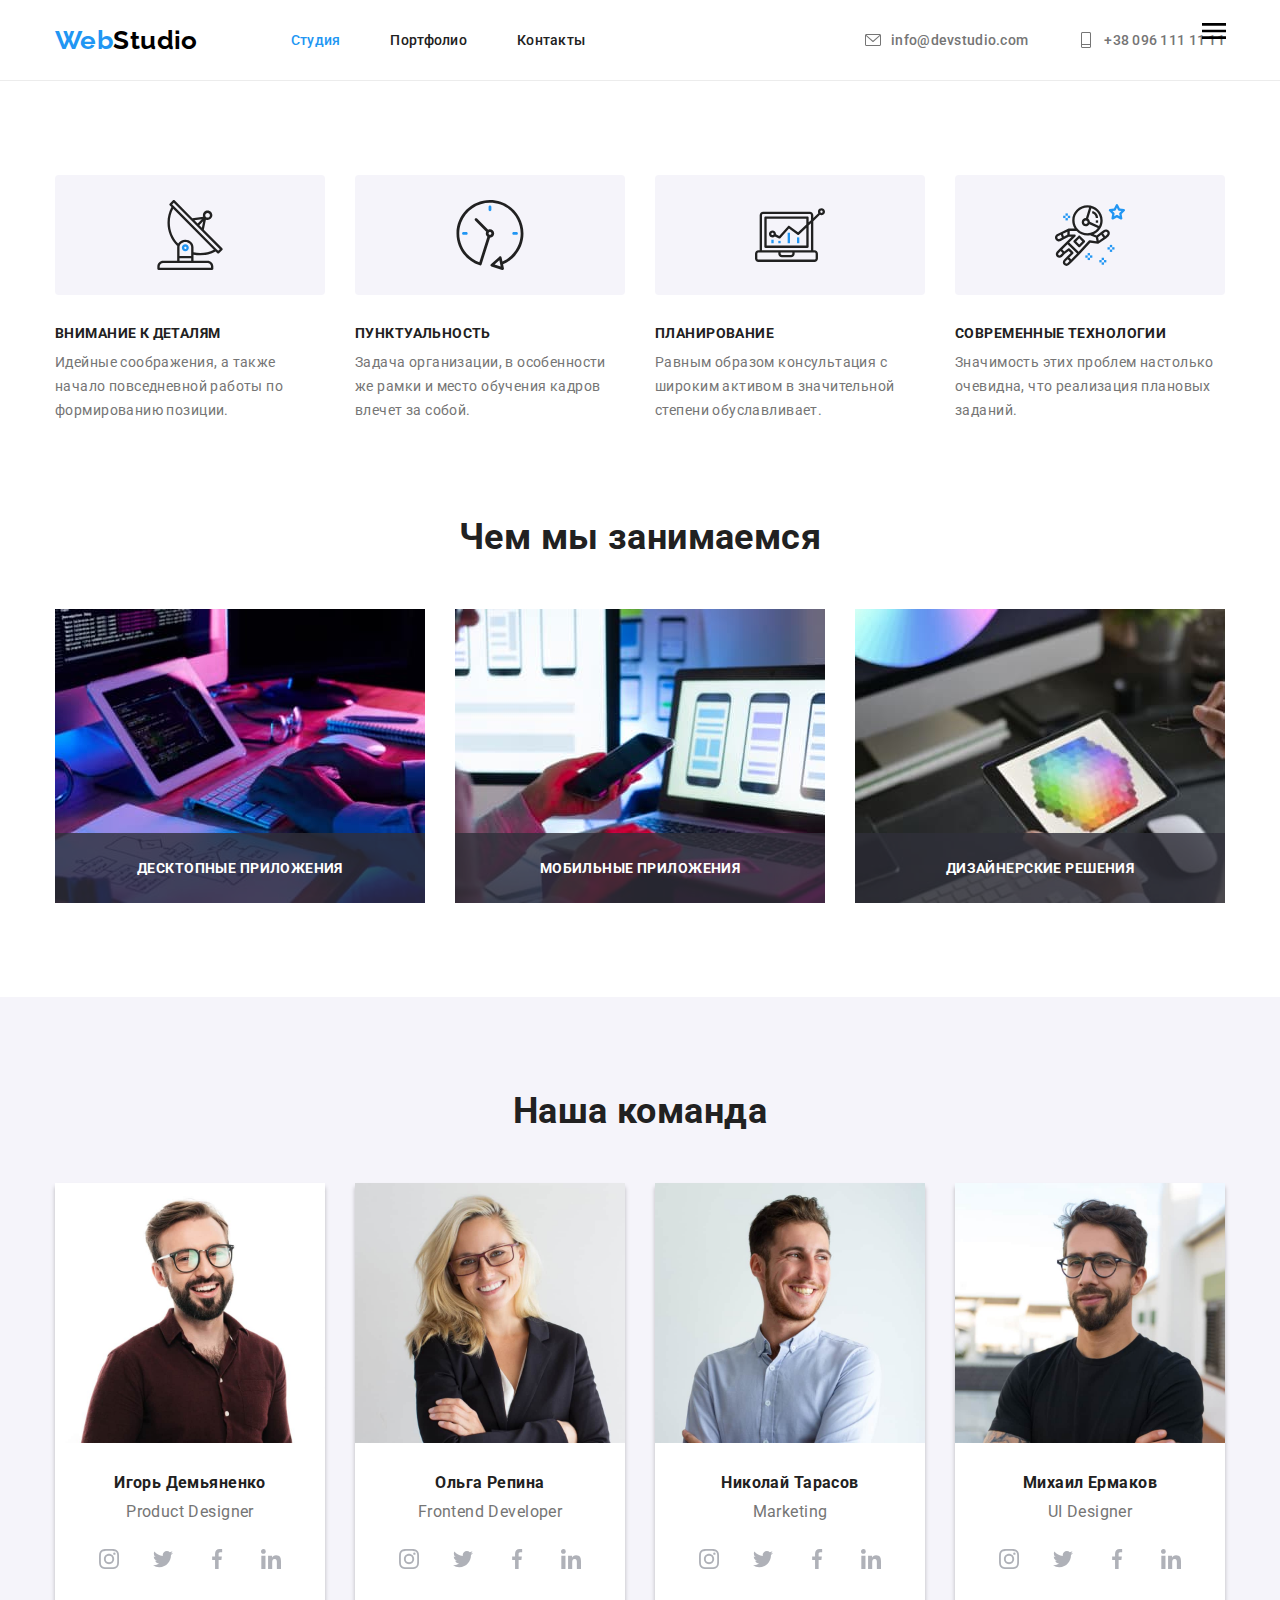
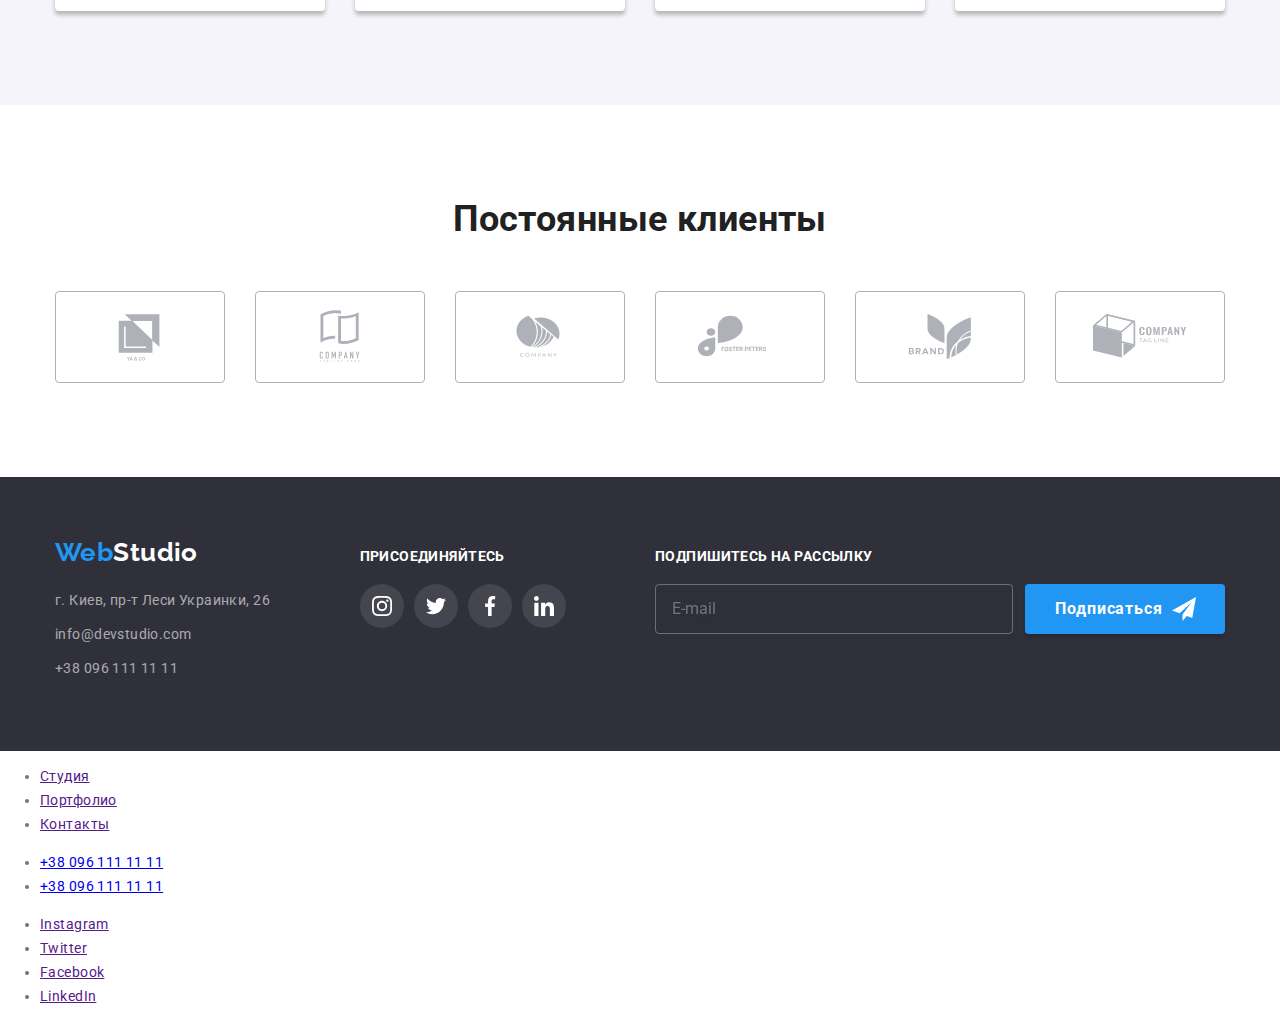
==== commit 26292de2: "добавил кнопку для мобил-меню" ====
--- a/index.html
+++ b/index.html
@@ -30,6 +30,23 @@
               <a class="nav__link link" href="#">Контакты</a>
             </li>
           </ul>
+
+          <button class="mabil-menu__btn" data-menu-button>
+            <svg
+              width="40"
+              height="40"
+              aria-label="Переключатель мобильного окна"
+            >
+              <use
+                class="icon-menu-close"
+                href="./images/sprite.svg#icon-menu-close"
+              ></use>
+              <use
+                class="icon-menu-open"
+                href="./images/sprite.svg#icon-menu-open"
+              ></use>
+            </svg>
+          </button>
         </nav>
         <ul class="contacts-list list">
           <li class="contacts-list__item">
@@ -547,6 +564,50 @@
       </div>
     </div>
 
+    <!-- Модельное окно -->
+    <div class="mabil-menu">
+      <ul class="mabil-menu__nuv">
+        <li class="mabil-menu__nuv-list">
+          <a class="mabil-menu__nuv-link" href="">Студия</a>
+        </li>
+        <li class="mabil-menu__nuv-list">
+          <a class="mabil-menu__nuv-link" href="">Портфолио</a>
+        </li>
+        <li class="mabil-menu__nuv-list">
+          <a class="mabil-menu__nuv-link" href="">Контакты</a>
+        </li>
+      </ul>
+
+      <ul class="mabil-menu__cont">
+        <li class="mabil-menu__cont--list">
+          <a href="tel:+380961111111" class="mabil-menu__cont-link"
+            >+38 096 111 11 11</a
+          >
+        </li>
+        <li class="mabil-menu__cont--list">
+          <a href="mailto:info@devstudio.com" class="mabil-menu__cont-link"
+            >+38 096 111 11 11</a
+          >
+        </li>
+      </ul>
+
+      <ul class="mabil-menu__socials">
+        <li class="mabil-menu__socials-item">
+          <a href="" class="mabil-menu__socials-link">Instagram</a>
+        </li>
+        <li class="mabil-menu__socials-item">
+          <a href="" class="mabil-menu__socials-link">Twitter</a>
+        </li>
+        <li class="mabil-menu__socials-item">
+          <a href="" class="mabil-menu__socials-link">Facebook</a>
+        </li>
+        <li class="mabil-menu__socials-item">
+          <a href="" class="mabil-menu__socials-link">LinkedIn</a>
+        </li>
+      </ul>
+    </div>
+
+    <script src="./js/menu.js"></script>
     <script src="./js/modal.js"></script>
   </body>
 </html>
--- a/css/main.min.css
+++ b/css/main.min.css
@@ -3,5 +3,5 @@
  Consolas,  'Liberation Mono',  Menlo,- monospace;font-size:1em}small{font-size:80%}sub,sup{font-size:75%;line-height:0;position:relative;vertical-align:baseline}sub{bottom:-0.25em}sup{top:-0.5em}table{text-indent:0;border-color:inherit}button,input,optgroup,select,textarea{font-family:inherit;font-size:100%;line-height:1.15;margin:0}button,select{text-transform:none}button,[type='button'],[type='reset'],[type='submit']{-webkit-appearance:button}::-moz-focus-inner{border-style:none;padding:0}:-moz-focusring{outline:1px dotted ButtonText}:-moz-ui-invalid{box-shadow:none}legend{padding:0}progress{vertical-align:baseline}::-webkit-inner-spin-button,::-webkit-outer-spin-button{height:auto}[type='search']{-webkit-appearance:textfield;outline-offset:-2px}::-webkit-search-decoration{-webkit-appearance:none}::-webkit-file-upload-button{-webkit-appearance:button;font:inherit}summary{display:list-item}:root{--primary-white-color: #fff;--primary-text-color: #757575;--title-text-color: #212121;--accant-color: #2196f3;--portfolio-btn-color: #f5f4fa;--social-icon-color: #afb1b8;--slider-text-color: rgba(33, 150, 243, 0.9)}body{position:relative;font-family:"Roboto", sans-serif;font-size:14px;line-height:1.714;letter-spacing:0.03em;color:var(--primary-text-color);background-color:var(--primary-white-color)}img{display:block}.list{padding:0;margin:0;list-style:none}.hidden{position:absolute;white-space:nowrap;width:1px;height:1px;overflow:hidden;border:0;padding:0;clip:rect(0 0 0 0);clip-path:inset(50%);margin:-1px}.link{display:block;text-decoration:none;transition-property:color;transition-duration:250ms;transition-timing-function:cubic-bezier(0.4, 0, 0.2, 1)}.title{margin-top:0;margin-bottom:50px;font-size:28px;line-height:1.166;text-align:center;color:var(--title-text-color)}@media screen and (min-width: 1200px){.title{font-size:36px}}.section{padding:60px 0}@media screen and (min-width: 1200px){.section{padding:94px 0}}.flexing{display:flex}.link:hover,.link:focus,.nav .current,.accent{color:var(--accant-color)}.logo{font-family:"Raleway", sans-serif;text-decoration:none;font-weight:700;font-size:24px;line-height:1.166;color:#000}.header .logo{margin-right:93px;padding-top:16px;padding-bottom:16px}.footer .logo{color:var(--primary-white-color)}@media screen and (min-width: 768px){.header .logo{margin-right:84px;padding-top:26px;padding-bottom:26px}}@media screen and (min-width: 1200px){.logo{font-size:26px;line-height:1.192}.header .logo{margin-right:93px;padding-top:24px;padding-bottom:24px}}.button{padding:10px 32px;cursor:pointer;border:none;font-weight:700;font-size:16px;line-height:1.875;letter-spacing:0.06em;color:var(--primary-white-color);background-color:var(--accant-color);border-radius:4px;transition-property:background-color, color, box-shadow;transition-duration:250ms;transition-timing-function:cubic-bezier(0.4, 0, 0.2, 1)}.portfolio-nav__button{padding:6px 22px;font-weight:500;line-height:1.625;letter-spacing:0.03em;color:var(--title-text-color);background-color:var(--portfolio-btn-color)}.portfolio-nav__button:hover,.portfolio-nav__button:focus,.portfolio-nav__button.acctive{color:var(--primary-white-color);background-color:var(--accant-color);box-shadow:0px 4px 4px rgba(0,0,0,0.15)}.form__button{position:relative;padding:10px 29px;min-width:200px;height:50px;padding-right:61px;box-shadow:0px 4px 4px rgba(0,0,0,0.15);border-radius:4px}.form__icon{position:absolute;right:29px;top:13px;fill:var(--primary-white-color)}.button-close{position:absolute;top:8px;right:8px;display:flex;align-items:center;justify-content:center;width:30px;height:30px;border:1px solid rgba(0,0,0,0.1);border-radius:50%;cursor:pointer;background-color:inherit}.button-close:hover .button-close__icon,.button-close:focus .button-close__icon{fill:var(--accant-color)}.button-close__icon{transition-property:fill;transition-duration:250ms;transition-timing-function:cubic-bezier(0.4, 0, 0.2, 1)}.social{display:flex;list-style:none;justify-content:center;align-items:center;padding:0;margin:0}.social__item:not(:last-child){margin-right:10px}.social__link{width:44px;height:44px;border-radius:50%;display:flex;justify-content:center;align-items:center;transition-property:background-color;transition-duration:250ms;transition-timing-function:cubic-bezier(0.4, 0, 0.2, 1)}.social__link svg{fill:var(--social-icon-color);transition-property:fill;transition-duration:250ms;transition-timing-function:cubic-bezier(0.4, 0, 0.2, 1)}.social .social__link:hover,.social .social__link:focus{background-color:var(--accant-color)}.social__link:hover>svg,.social__link:focus>svg{fill:var(--primary-white-color)}.social__link--dark{background-color:rgba(255,255,255,0.1)}.container{max-width:480px;padding-left:15px;padding-right:15px;margin:0 auto}@media screen and (min-width: 768px){.container{max-width:768px}}@media screen and (min-width: 1200px){.container{max-width:1200px}}.header{border-bottom:1px solid #ececec}.nav-list{display:none}.header .nav{display:flex;align-items:center}.nav__link{padding-top:32px;padding-bottom:32px;position:relative}.nav__item:not(:last-child){margin-right:50px}.nav__link,.contacts-list__link{font-weight:500;line-height:1.142;letter-spacing:0.02em;color:var(--title-text-color)}.nav__link::after{content:"";display:inline-block;width:100%;height:4px;position:absolute;bottom:-1px;left:0;border-radius:2px;transition-property:background-color;transition-duration:250ms;transition-timing-function:cubic-bezier(0.4, 0, 0.2, 1)}.nav__link:hover.link::after{background-color:var(--accant-color)}.contacts-list{display:none}.contacts-list__link{display:flex;color:var(--primary-text-color)}.contacts-list__link:hover .contacts-list__icon,.contacts-list__link:focus .contacts-list__icon{fill:var(--accant-color)}.contacts-list__icon{margin-right:10px;fill:var(--primary-text-color);transition-property:fill;transition-duration:250ms;transition-timing-function:cubic-bezier(0.4, 0, 0.2, 1)}@media screen and (min-width: 768px){.header>.container,.nav-list{display:flex;text-align:center}.contacts-list{display:flex;margin-left:auto}}@media screen and (min-width: 768px) and (max-width: 1199.02px){.contacts-list{display:block;margin-top:auto;margin-bottom:auto}.contacts-list__link{padding:5px 0}}@media screen and (min-width: 1200px){.contacts-list__item:not(:last-child){margin-right:50px}.contacts-list__link{padding-top:32px;padding-bottom:32px}}.hero{background-image:linear-gradient(to right, rgba(47,48,58,0.4), rgba(47,48,58,0.4)),url("../images/hero-bg.jpg");background-position:center top;background-repeat:no-repeat;max-width:1600px;margin:0 auto;padding-top:200px;padding-bottom:200px;text-align:center}.hero__title{max-width:696px;margin:0 auto 30px auto;font-weight:900;font-size:44px;line-height:1.363;letter-spacing:0.06em;text-transform:uppercase;color:var(--primary-white-color)}.hero__button:hover{background-color:#188ce8;box-shadow:0px 4px 4px rgba(0,0,0,0.15)}.features__item::before{content:"";display:block;height:120px;border-radius:4px;background-color:#f5f4fa;background-position:center center;background-size:70px 70px;background-repeat:no-repeat;margin-bottom:30px}.features__item--icon1::before{background-image:url("../images/antenna.svg")}.features__item--icon2::before{background-image:url("../images/clock.svg")}.features__item--icon3::before{background-image:url("../images/diagram.svg")}.features__item--icon4::before{background-image:url("../images/astronaut.svg")}.section-features{padding-bottom:0}.features__title{margin-bottom:10px;font-size:14px;line-height:1.142;text-transform:uppercase;text-align:center}.features__text{margin:0}@media screen and (min-width: 768px){.features{display:flex;flex-wrap:wrap}.features__item{width:354px}.features__title{text-align:start}}@media screen and (max-width: 1199.02px){.features{margin:-15px}.features__item{margin:15px}}@media screen and (min-width: 1200px){.features__item{width:270px}.features__item:not(:last-child){margin-right:30px}}.work-section{display:none}.work__item:not(:last-child){margin-right:30px}.work__item{position:relative}.work__title{position:absolute;bottom:0;left:0;margin:0;padding:27px 0;width:100%;text-align:center;font-size:14px;line-height:1.142;text-transform:uppercase;color:var(--primary-white-color);background-color:rgba(47,48,58,0.8)}@media screen and (min-width: 1200px){.work-section{display:block}}.clients{display:flex;flex-wrap:wrap;justify-content:center;margin:-15px}.clients__item{margin:15px}.clients__link{width:210px;height:92px;display:flex;justify-content:center;align-items:center;border:1px solid var(--social-icon-color);border-radius:4px;transition-property:border-color;transition-duration:250ms;transition-timing-function:cubic-bezier(0.4, 0, 0.2, 1)}.clients__link:hover svg,.clients__link:focus svg{fill:var(--accant-color)}.clients__link:hover,.clients__link:focus{border-color:var(--accant-color)}.clients__link svg{fill:var(--social-icon-color);transition-property:fill;transition-duration:250ms;transition-timing-function:cubic-bezier(0.4, 0, 0.2, 1)}@media screen and (min-width: 768px){.clients__link{width:226px}}@media screen and (min-width: 1200px){.clients{margin:0}.clients__link{width:170px}.clients__item{margin:0}.clients__item:not(:last-child){margin-right:30px}}.section-team{background-color:#f5f4fa}.team__item{border-radius:0 0 4px 4px;box-shadow:0px 4px 4px 0px rgba(0,0,0,0.25);background-color:var(--primary-white-color)}.participant{padding:30px 10px}.participant__title,.participant__text{margin:0;font-size:16px;line-height:1.187;text-align:center}.participant__title{margin-bottom:10px}.participant__text{margin-bottom:16px}@media screen and (min-width: 768px){.team{display:flex;flex-wrap:wrap}}@media screen and (max-width: 768px){.team{margin:-30px}.team__item{margin:30px}}@media screen and (max-width: 1199.02px){.team{margin:-15px}.team__item{margin:15px}}@media screen and (min-width: 1200px){.team__item:not(:last-child){margin-right:30px}}.footer{padding-top:60px;padding-bottom:60px;background-color:#2f303a;text-align:center}.contacts-nav__link{font-style:normal;color:rgba(255,255,255,0.6)}.contacts-nav__link:hover,.contacts-nav__link:focus{color:var(--accant-color)}.address{margin-top:20px}.contacts-nav__item{margin-bottom:10px}.contacts-nav__item:not(:last-child){margin-bottom:10px}.footer-title{margin:0;margin-bottom:20px;font-size:14px;line-height:1.142;letter-spacing:0.03em;text-transform:uppercase;text-align:center;color:var(--primary-white-color)}.footer__join{margin:60px 0}.footer__join svg{fill:var(--primary-white-color)}.form__input{margin-bottom:20px;padding:15px 16px;border:1px solid rgba(255,255,255,0.3);filter:drop-shadow(0px 4px 4px rgba(0,0,0,0.15));border-radius:4px;width:100%;font-size:16px;color:var(--primary-white-color);background-color:transparent}@media screen and (min-width: 768px){.form__input{display:block;max-width:450px;margin:0 auto 20px auto}.footer__join{margin:65px 0 102px 0}}@media screen and (min-width: 768px) and (max-width: 1199.02px){.footer__info,.footer__join{width:50%;margin-top:0}.form-block{width:100%}.footer__container{display:flex;flex-wrap:wrap;align-items:baseline}}@media screen and (min-width: 1200px){.footer__container{display:flex;justify-content:space-between;align-items:baseline}.footer{text-align:start}.footer-title{text-align:start}.footer__join{margin:0}.form{display:flex;justify-content:space-between}.form__input{margin:0;width:358px}.form__button{margin-left:12px}}.backdrop{position:fixed;top:0;left:0;display:flex;justify-content:center;align-items:center;width:100%;height:100%;opacity:1;transition:opacity 250ms;background-color:rgba(0,0,0,0.2)}.backdrop.is-hidden{opacity:0;pointer-events:none}.model{position:relative;padding:40px;min-width:528px;line-height:0;box-shadow:0px 1px 3px rgba(0,0,0,0.12),0px 1px 1px rgba(0,0,0,0.14),0px 2px 1px rgba(0,0,0,0.2);border-radius:4px;background-color:white}.model__title{display:block;margin-bottom:12px;font-size:20px;line-height:1.15;text-align:center;color:var(--title-text-color)}.model-form{display:flex;flex-direction:column;align-items:center}.model-form__label{position:relative;width:100%}.model-form__label:hover .model-form__icon,.model-form__input:focus+.model-form__icon{fill:var(--accant-color)}.model-form__input:focus{border:1px solid var(--accant-color)}.model-form__label:not(:last-child){margin-bottom:10px}.model-form__label .model-form__input{padding:12px 42px;height:40px;border:1px solid rgba(33,33,33,0.2);border-radius:4px;resize:none;outline:none;transition-property:border;transition-duration:250ms;transition-timing-function:cubic-bezier(0.4, 0, 0.2, 1)}.model-form__label .model-form__input,.model-form__label .model-form__comment{width:100%}.model-form__comment{display:block;height:120px;padding:12px 16px;border:1px solid rgba(33,33,33,0.2);border-radius:4px;resize:none;outline:none;transition-property:border;transition-duration:250ms;transition-timing-function:cubic-bezier(0.4, 0, 0.2, 1)}.model-form__label:hover .model-form__input,.model-form__comment:hover,.model-form__input:focus,.model-form__comment:focus{border:1px solid var(--accant-color)}.model-form__name{display:inline-block;margin-bottom:4px;font-size:12px;line-height:1.16;letter-spacing:0.01em;color:var(--primary-text-color)}.checkbox-name{font-size:14px;line-height:1.71;margin-left:7px}.model-form__label .checkbox-link{color:var(--accant-color)}.model .label-checkbox{margin-bottom:30px;display:flex;justify-content:center;align-items:center}.model .label-comment{margin-bottom:20px}.model-form__comment::placeholder{line-height:1.142;letter-spacing:0.01em;color:rgba(117,117,117,0.5)}.model-form__icon{position:absolute;bottom:12px;left:12px;transition-property:fill;transition-duration:250ms;transition-timing-function:cubic-bezier(0.4, 0, 0.2, 1)}.model .button{display:block;margin:0 auto;min-width:200px;box-shadow:0px 4px 4px rgba(0,0,0,0.15)}.model .button:hover{background-color:#188ce8}.checkbox-icon{fill:var(--primary-white-color)}.checkbox-box{display:flex;justify-content:center;align-items:center;width:16px;height:15px;outline:2px solid var(--title-text-color);outline-offset:-2px;border-radius:2px;pointer-events:none;transition-property:fill, outline, background-color;transition-duration:250ms;transition-timing-function:cubic-bezier(0.4, 0, 0.2, 1)}.model-form__checkbox:focus+.checkbox-box{border:3px solid var(--primary-text-color)}.model-form__checkbox{width:16px;height:16px}.model-form__checkbox:checked+.checkbox-box{background-color:var(--accant-color);fill:var(--primary-white-color);outline:2px solid var(--accant-color)}.portfolio-nav{margin-top:-15px;margin-right:-8px;margin-bottom:50px;display:flex;flex-wrap:wrap}.portfolio-nav__item{margin-right:8px;margin-top:15px}.portfolio-list{display:flex;flex-wrap:wrap;justify-content:center;margin:-15px}.portfolio-list__item{margin:15px;transition-property:box-shadow;transition-duration:250ms;transition-timing-function:cubic-bezier(0.4, 0, 0.2, 1)}.portfolio-list__link:hover{box-shadow:0px 1px 1px rgba(0,0,0,0.12),0px 4px 4px rgba(0,0,0,0.06),1px 4px 6px rgba(0,0,0,0.16)}.portfolio-list__name{padding:20px 24px;border-right:1px solid #eeeeee;border-bottom:1px solid #eeeeee;border-left:1px solid #eeeeee}.portfolio-list__title{margin:0;margin-bottom:4px;font-size:18px;line-height:2;letter-spacing:0.06em;text-align:start;color:var(--title-text-color)}.portfolio-list__text{margin:0;font-size:16px;line-height:1.875;color:var(--primary-text-color)}.slider{position:relative;overflow:hidden}.slider__text{position:absolute;top:0;left:0;width:100%;height:100%;transform:translateY(100%);margin:0;padding:63px 24px 0 24px;font-size:18px;line-height:1.555;letter-spacing:0.03em;color:var(--primary-white-color);background-color:var(--slider-text-color);transition-property:transform;transition-duration:250ms;transition-timing-function:cubic-bezier(0.4, 0, 0.2, 1)}.portfolio-list__link:hover .slider__text{transform:translateY(0)}@media screen and (min-width: 768px){.portfolio-nav{justify-content:center}}
+ monospace;font-size:1em}small{font-size:80%}sub,sup{font-size:75%;line-height:0;position:relative;vertical-align:baseline}sub{bottom:-0.25em}sup{top:-0.5em}table{text-indent:0;border-color:inherit}button,input,optgroup,select,textarea{font-family:inherit;font-size:100%;line-height:1.15;margin:0}button,select{text-transform:none}button,[type='button'],[type='reset'],[type='submit']{-webkit-appearance:button}::-moz-focus-inner{border-style:none;padding:0}:-moz-focusring{outline:1px dotted ButtonText}:-moz-ui-invalid{box-shadow:none}legend{padding:0}progress{vertical-align:baseline}::-webkit-inner-spin-button,::-webkit-outer-spin-button{height:auto}[type='search']{-webkit-appearance:textfield;outline-offset:-2px}::-webkit-search-decoration{-webkit-appearance:none}::-webkit-file-upload-button{-webkit-appearance:button;font:inherit}summary{display:list-item}:root{--primary-white-color: #fff;--primary-text-color: #757575;--title-text-color: #212121;--accant-color: #2196f3;--portfolio-btn-color: #f5f4fa;--social-icon-color: #afb1b8;--slider-text-color: rgba(33, 150, 243, 0.9)}body{position:relative;font-family:"Roboto", sans-serif;font-size:14px;line-height:1.714;letter-spacing:0.03em;color:var(--primary-text-color);background-color:var(--primary-white-color)}img{display:block}.list{padding:0;margin:0;list-style:none}.hidden{position:absolute;white-space:nowrap;width:1px;height:1px;overflow:hidden;border:0;padding:0;clip:rect(0 0 0 0);clip-path:inset(50%);margin:-1px}.link{display:block;text-decoration:none;transition-property:color;transition-duration:250ms;transition-timing-function:cubic-bezier(0.4, 0, 0.2, 1)}.title{margin-top:0;margin-bottom:50px;font-size:28px;line-height:1.166;text-align:center;color:var(--title-text-color)}@media screen and (min-width: 1200px){.title{font-size:36px}}.section{padding:60px 0}@media screen and (min-width: 1200px){.section{padding:94px 0}}.flexing{display:flex}.link:hover,.link:focus,.nav .current,.accent{color:var(--accant-color)}.logo{font-family:"Raleway", sans-serif;text-decoration:none;font-weight:700;font-size:24px;line-height:1.166;color:#000}.header .logo{margin-right:93px;padding-top:16px;padding-bottom:16px}.footer .logo{color:var(--primary-white-color)}@media screen and (min-width: 768px){.header .logo{margin-right:84px;padding-top:26px;padding-bottom:26px}}@media screen and (min-width: 1200px){.logo{font-size:26px;line-height:1.192}.header .logo{margin-right:93px;padding-top:24px;padding-bottom:24px}}.button{padding:10px 32px;cursor:pointer;border:none;font-weight:700;font-size:16px;line-height:1.875;letter-spacing:0.06em;color:var(--primary-white-color);background-color:var(--accant-color);border-radius:4px;transition-property:background-color, color, box-shadow;transition-duration:250ms;transition-timing-function:cubic-bezier(0.4, 0, 0.2, 1)}.portfolio-nav__button{padding:6px 22px;font-weight:500;line-height:1.625;letter-spacing:0.03em;color:var(--title-text-color);background-color:var(--portfolio-btn-color)}.portfolio-nav__button:hover,.portfolio-nav__button:focus,.portfolio-nav__button.acctive{color:var(--primary-white-color);background-color:var(--accant-color);box-shadow:0px 4px 4px rgba(0,0,0,0.15)}.form__button{position:relative;padding:10px 29px;min-width:200px;height:50px;padding-right:61px;box-shadow:0px 4px 4px rgba(0,0,0,0.15);border-radius:4px}.form__icon{position:absolute;right:29px;top:13px;fill:var(--primary-white-color)}.button-close{position:absolute;top:8px;right:8px;display:flex;align-items:center;justify-content:center;width:30px;height:30px;border:1px solid rgba(0,0,0,0.1);border-radius:50%;cursor:pointer;background-color:inherit}.button-close:hover .button-close__icon,.button-close:focus .button-close__icon{fill:var(--accant-color)}.button-close__icon{transition-property:fill;transition-duration:250ms;transition-timing-function:cubic-bezier(0.4, 0, 0.2, 1)}.mabil-menu__btn{position:absolute;top:10px;right:0;cursor:pointer;border:none;background:transparent}.mabil-menu__btn .icon-menu-close{display:none}.mabil-menu__btn.is-open .icon-menu-close{display:block}.mabil-menu__btn.is-open .icon-menu-open{display:none}.social{display:flex;list-style:none;justify-content:center;align-items:center;padding:0;margin:0}.social__item:not(:last-child){margin-right:10px}.social__link{width:44px;height:44px;border-radius:50%;display:flex;justify-content:center;align-items:center;transition-property:background-color;transition-duration:250ms;transition-timing-function:cubic-bezier(0.4, 0, 0.2, 1)}.social__link svg{fill:var(--social-icon-color);transition-property:fill;transition-duration:250ms;transition-timing-function:cubic-bezier(0.4, 0, 0.2, 1)}.social .social__link:hover,.social .social__link:focus{background-color:var(--accant-color)}.social__link:hover>svg,.social__link:focus>svg{fill:var(--primary-white-color)}.social__link--dark{background-color:rgba(255,255,255,0.1)}.container{position:relative;max-width:480px;padding-left:15px;padding-right:15px;margin:0 auto}@media screen and (min-width: 768px){.container{max-width:768px}}@media screen and (min-width: 1200px){.container{max-width:1200px}}.header{border-bottom:1px solid #ececec}.nav-list{display:none}.header .nav{display:flex;align-items:center}.nav__link{padding-top:32px;padding-bottom:32px;position:relative}.nav__item:not(:last-child){margin-right:50px}.nav__link,.contacts-list__link{font-weight:500;line-height:1.142;letter-spacing:0.02em;color:var(--title-text-color)}.nav__link::after{content:"";display:inline-block;width:100%;height:4px;position:absolute;bottom:-1px;left:0;border-radius:2px;transition-property:background-color;transition-duration:250ms;transition-timing-function:cubic-bezier(0.4, 0, 0.2, 1)}.nav__link:hover.link::after{background-color:var(--accant-color)}.contacts-list{display:none}.contacts-list__link{display:flex;color:var(--primary-text-color)}.contacts-list__link:hover .contacts-list__icon,.contacts-list__link:focus .contacts-list__icon{fill:var(--accant-color)}.contacts-list__icon{margin-right:10px;fill:var(--primary-text-color);transition-property:fill;transition-duration:250ms;transition-timing-function:cubic-bezier(0.4, 0, 0.2, 1)}@media screen and (min-width: 768px){.header>.container,.nav-list{display:flex;text-align:center}.contacts-list{display:flex;margin-left:auto}}@media screen and (min-width: 768px) and (max-width: 1199.02px){.contacts-list{display:block;margin-top:auto;margin-bottom:auto}.contacts-list__link{padding:5px 0}}@media screen and (min-width: 1200px){.contacts-list__item:not(:last-child){margin-right:50px}.contacts-list__link{padding-top:32px;padding-bottom:32px}}.hero{background-image:linear-gradient(to right, rgba(47,48,58,0.4), rgba(47,48,58,0.4)),url("../images/hero-bg.jpg");background-position:center top;background-repeat:no-repeat;max-width:1600px;margin:0 auto;padding-top:200px;padding-bottom:200px;text-align:center}.hero__title{max-width:696px;margin:0 auto 30px auto;font-weight:900;font-size:44px;line-height:1.363;letter-spacing:0.06em;text-transform:uppercase;color:var(--primary-white-color)}.hero__button:hover{background-color:#188ce8;box-shadow:0px 4px 4px rgba(0,0,0,0.15)}.features__item::before{content:"";display:block;height:120px;border-radius:4px;background-color:#f5f4fa;background-position:center center;background-size:70px 70px;background-repeat:no-repeat;margin-bottom:30px}.features__item--icon1::before{background-image:url("../images/antenna.svg")}.features__item--icon2::before{background-image:url("../images/clock.svg")}.features__item--icon3::before{background-image:url("../images/diagram.svg")}.features__item--icon4::before{background-image:url("../images/astronaut.svg")}.section-features{padding-bottom:0}.features__title{margin-bottom:10px;font-size:14px;line-height:1.142;text-transform:uppercase;text-align:center}.features__text{margin:0}@media screen and (min-width: 768px){.features{display:flex;flex-wrap:wrap}.features__item{width:354px}.features__title{text-align:start}}@media screen and (max-width: 1199.02px){.features{margin:-15px}.features__item{margin:15px}}@media screen and (min-width: 1200px){.features__item{width:270px}.features__item:not(:last-child){margin-right:30px}}.work-section{display:none}.work__item:not(:last-child){margin-right:30px}.work__item{position:relative}.work__title{position:absolute;bottom:0;left:0;margin:0;padding:27px 0;width:100%;text-align:center;font-size:14px;line-height:1.142;text-transform:uppercase;color:var(--primary-white-color);background-color:rgba(47,48,58,0.8)}@media screen and (min-width: 1200px){.work-section{display:block}}.clients{display:flex;flex-wrap:wrap;justify-content:center;margin:-15px}.clients__item{margin:15px}.clients__link{width:210px;height:92px;display:flex;justify-content:center;align-items:center;border:1px solid var(--social-icon-color);border-radius:4px;transition-property:border-color;transition-duration:250ms;transition-timing-function:cubic-bezier(0.4, 0, 0.2, 1)}.clients__link:hover svg,.clients__link:focus svg{fill:var(--accant-color)}.clients__link:hover,.clients__link:focus{border-color:var(--accant-color)}.clients__link svg{fill:var(--social-icon-color);transition-property:fill;transition-duration:250ms;transition-timing-function:cubic-bezier(0.4, 0, 0.2, 1)}@media screen and (min-width: 768px){.clients__link{width:226px}}@media screen and (min-width: 1200px){.clients{margin:0}.clients__link{width:170px}.clients__item{margin:0}.clients__item:not(:last-child){margin-right:30px}}.section-team{background-color:#f5f4fa}.team__item{border-radius:0 0 4px 4px;box-shadow:0px 4px 4px 0px rgba(0,0,0,0.25);background-color:var(--primary-white-color)}.participant{padding:30px 10px}.participant__title,.participant__text{margin:0;font-size:16px;line-height:1.187;text-align:center}.participant__title{margin-bottom:10px}.participant__text{margin-bottom:16px}@media screen and (min-width: 768px){.team{display:flex;flex-wrap:wrap}}@media screen and (max-width: 768px){.team{margin:-30px}.team__item{margin:30px}}@media screen and (max-width: 1199.02px){.team{margin:-15px}.team__item{margin:15px}}@media screen and (min-width: 1200px){.team__item:not(:last-child){margin-right:30px}}.footer{padding-top:60px;padding-bottom:60px;background-color:#2f303a;text-align:center}.contacts-nav__link{font-style:normal;color:rgba(255,255,255,0.6)}.contacts-nav__link:hover,.contacts-nav__link:focus{color:var(--accant-color)}.address{margin-top:20px}.contacts-nav__item{margin-bottom:10px}.contacts-nav__item:not(:last-child){margin-bottom:10px}.footer-title{margin:0;margin-bottom:20px;font-size:14px;line-height:1.142;letter-spacing:0.03em;text-transform:uppercase;text-align:center;color:var(--primary-white-color)}.footer__join{margin:60px 0}.footer__join svg{fill:var(--primary-white-color)}.form__input{margin-bottom:20px;padding:15px 16px;border:1px solid rgba(255,255,255,0.3);filter:drop-shadow(0px 4px 4px rgba(0,0,0,0.15));border-radius:4px;width:100%;font-size:16px;color:var(--primary-white-color);background-color:transparent}@media screen and (min-width: 768px){.form__input{display:block;max-width:450px;margin:0 auto 20px auto}.footer__join{margin:65px 0 102px 0}}@media screen and (min-width: 768px) and (max-width: 1199.02px){.footer__info,.footer__join{width:50%;margin-top:0}.form-block{width:100%}.footer__container{display:flex;flex-wrap:wrap;align-items:baseline}}@media screen and (min-width: 1200px){.footer__container{display:flex;justify-content:space-between;align-items:baseline}.footer{text-align:start}.footer-title{text-align:start}.footer__join{margin:0}.form{display:flex;justify-content:space-between}.form__input{margin:0;width:358px}.form__button{margin-left:12px}}.backdrop{position:fixed;top:0;left:0;display:flex;justify-content:center;align-items:center;width:100%;height:100%;opacity:1;transition:opacity 250ms;background-color:rgba(0,0,0,0.2)}.backdrop.is-hidden{opacity:0;pointer-events:none}.model{position:relative;padding:40px;min-width:528px;line-height:0;box-shadow:0px 1px 3px rgba(0,0,0,0.12),0px 1px 1px rgba(0,0,0,0.14),0px 2px 1px rgba(0,0,0,0.2);border-radius:4px;background-color:white}.model__title{display:block;margin-bottom:12px;font-size:20px;line-height:1.15;text-align:center;color:var(--title-text-color)}.model-form{display:flex;flex-direction:column;align-items:center}.model-form__label{position:relative;width:100%}.model-form__label:hover .model-form__icon,.model-form__input:focus+.model-form__icon{fill:var(--accant-color)}.model-form__input:focus{border:1px solid var(--accant-color)}.model-form__label:not(:last-child){margin-bottom:10px}.model-form__label .model-form__input{padding:12px 42px;height:40px;border:1px solid rgba(33,33,33,0.2);border-radius:4px;resize:none;outline:none;transition-property:border;transition-duration:250ms;transition-timing-function:cubic-bezier(0.4, 0, 0.2, 1)}.model-form__label .model-form__input,.model-form__label .model-form__comment{width:100%}.model-form__comment{display:block;height:120px;padding:12px 16px;border:1px solid rgba(33,33,33,0.2);border-radius:4px;resize:none;outline:none;transition-property:border;transition-duration:250ms;transition-timing-function:cubic-bezier(0.4, 0, 0.2, 1)}.model-form__label:hover .model-form__input,.model-form__comment:hover,.model-form__input:focus,.model-form__comment:focus{border:1px solid var(--accant-color)}.model-form__name{display:inline-block;margin-bottom:4px;font-size:12px;line-height:1.16;letter-spacing:0.01em;color:var(--primary-text-color)}.checkbox-name{font-size:14px;line-height:1.71;margin-left:7px}.model-form__label .checkbox-link{color:var(--accant-color)}.model .label-checkbox{margin-bottom:30px;display:flex;justify-content:center;align-items:center}.model .label-comment{margin-bottom:20px}.model-form__comment::placeholder{line-height:1.142;letter-spacing:0.01em;color:rgba(117,117,117,0.5)}.model-form__icon{position:absolute;bottom:12px;left:12px;transition-property:fill;transition-duration:250ms;transition-timing-function:cubic-bezier(0.4, 0, 0.2, 1)}.model .button{display:block;margin:0 auto;min-width:200px;box-shadow:0px 4px 4px rgba(0,0,0,0.15)}.model .button:hover{background-color:#188ce8}.checkbox-icon{fill:var(--primary-white-color)}.checkbox-box{display:flex;justify-content:center;align-items:center;width:16px;height:15px;outline:2px solid var(--title-text-color);outline-offset:-2px;border-radius:2px;pointer-events:none;transition-property:fill, outline, background-color;transition-duration:250ms;transition-timing-function:cubic-bezier(0.4, 0, 0.2, 1)}.model-form__checkbox:focus+.checkbox-box{border:3px solid var(--primary-text-color)}.model-form__checkbox{width:16px;height:16px}.model-form__checkbox:checked+.checkbox-box{background-color:var(--accant-color);fill:var(--primary-white-color);outline:2px solid var(--accant-color)}.portfolio-nav{margin-top:-15px;margin-right:-8px;margin-bottom:50px;display:flex;flex-wrap:wrap}.portfolio-nav__item{margin-right:8px;margin-top:15px}.portfolio-list{display:flex;flex-wrap:wrap;justify-content:center;margin:-15px}.portfolio-list__item{margin:15px;transition-property:box-shadow;transition-duration:250ms;transition-timing-function:cubic-bezier(0.4, 0, 0.2, 1)}.portfolio-list__link:hover{box-shadow:0px 1px 1px rgba(0,0,0,0.12),0px 4px 4px rgba(0,0,0,0.06),1px 4px 6px rgba(0,0,0,0.16)}.portfolio-list__name{padding:20px 24px;border-right:1px solid #eeeeee;border-bottom:1px solid #eeeeee;border-left:1px solid #eeeeee}.portfolio-list__title{margin:0;margin-bottom:4px;font-size:18px;line-height:2;letter-spacing:0.06em;text-align:start;color:var(--title-text-color)}.portfolio-list__text{margin:0;font-size:16px;line-height:1.875;color:var(--primary-text-color)}.slider{position:relative;overflow:hidden}.slider__text{position:absolute;top:0;left:0;width:100%;height:100%;transform:translateY(100%);margin:0;padding:63px 24px 0 24px;font-size:18px;line-height:1.555;letter-spacing:0.03em;color:var(--primary-white-color);background-color:var(--slider-text-color);transition-property:transform;transition-duration:250ms;transition-timing-function:cubic-bezier(0.4, 0, 0.2, 1)}.portfolio-list__link:hover .slider__text{transform:translateY(0)}@media screen and (min-width: 768px){.portfolio-nav{justify-content:center}}
 /*# sourceMappingURL=main.min.css.map */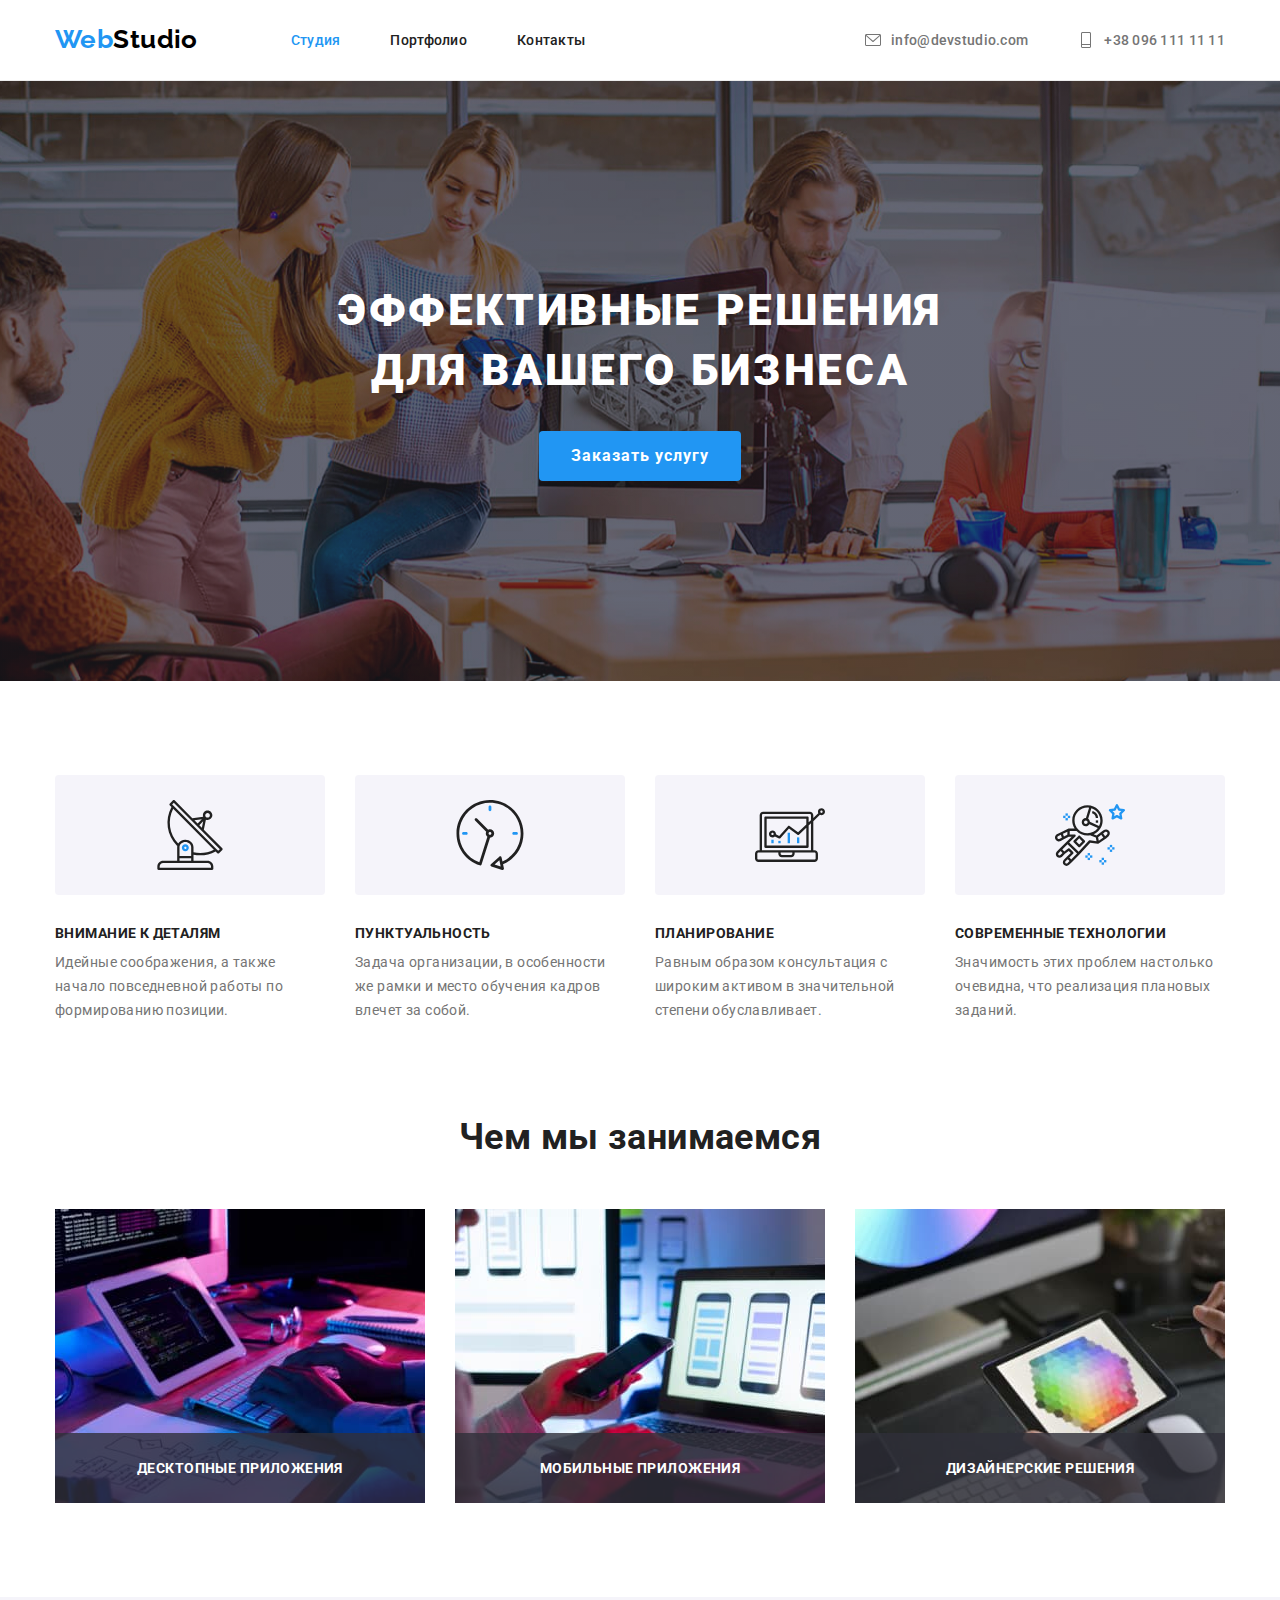
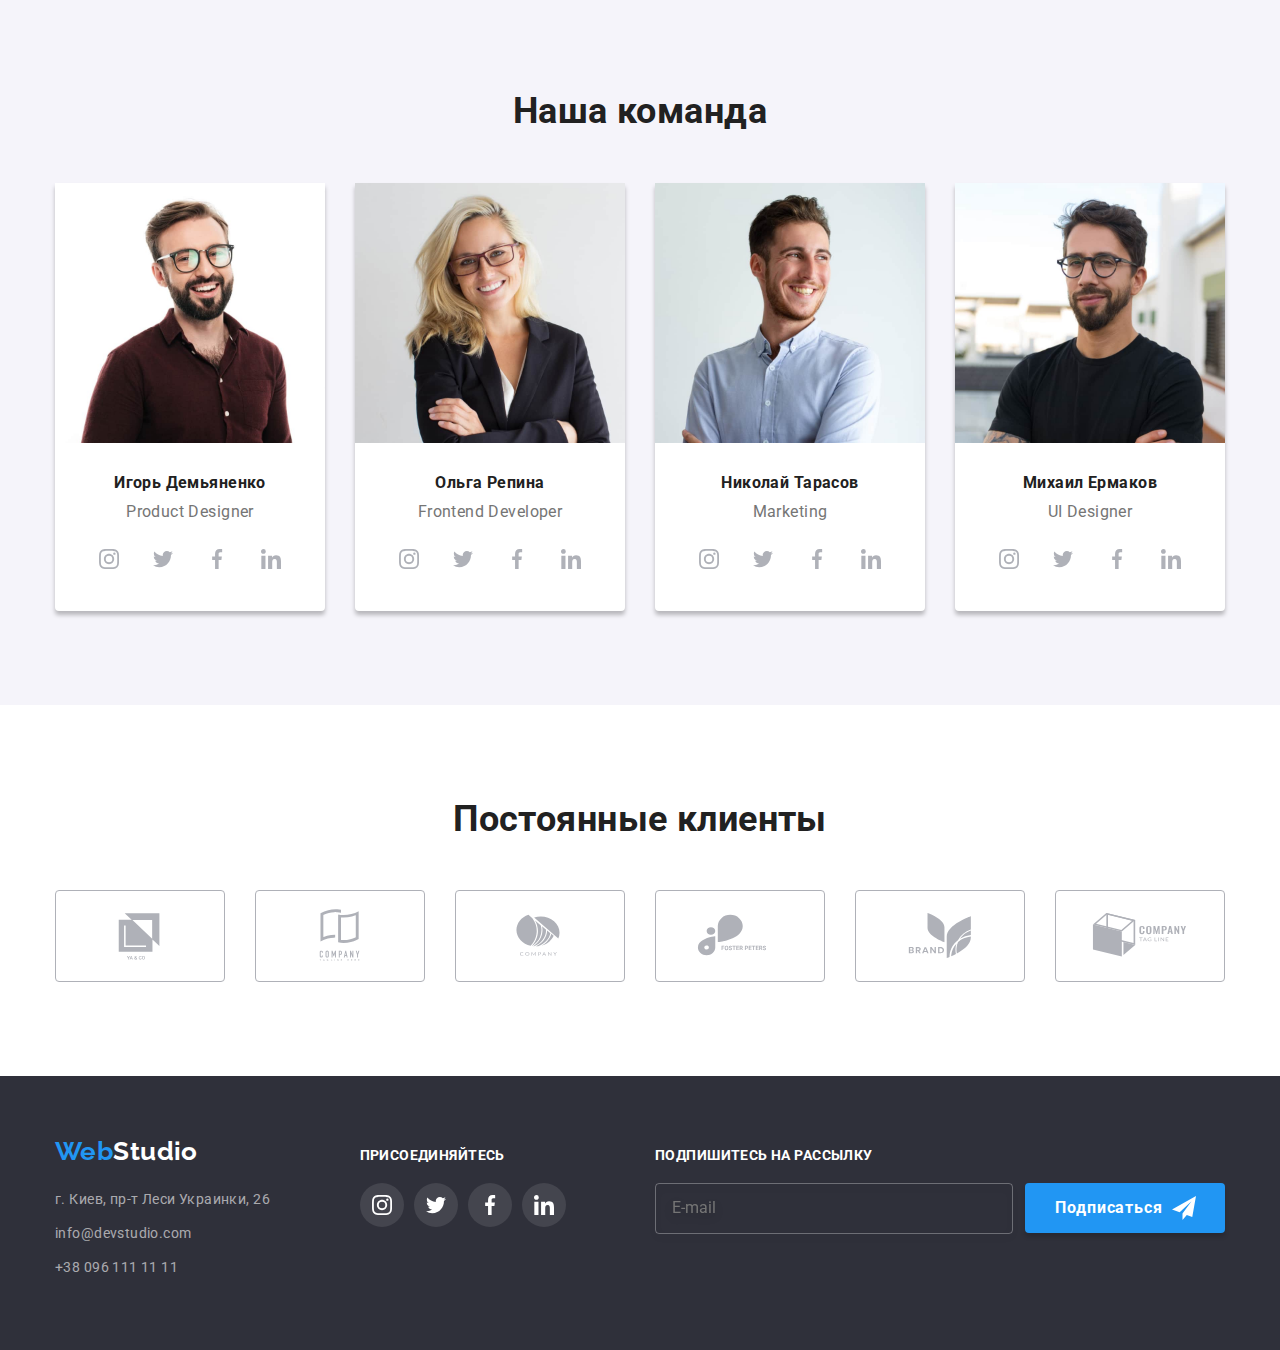
==== commit f74d07e2: "бургенр меню и фоновое изображения" ====
--- a/index.html
+++ b/index.html
@@ -15,73 +15,92 @@
     <!--Шапка сайта-->
     <header class="header">
       <div class="container">
-        <nav class="nav">
-          <a href="./index.html" class="logo"
-            ><span class="accent">Web</span>Studio</a
+        <a href="./index.html" class="logo"
+          ><span class="accent">Web</span>Studio</a
+        >
+        <div class="header__menu" data-menu>
+          <nav class="nav">
+            <ul class="nav-list list">
+              <li class="nav__item">
+                <a class="nav__link link current" href="./index.html">Студия</a>
+              </li>
+              <li class="nav__item">
+                <a class="nav__link link" href="./portfolio.html">Портфолио</a>
+              </li>
+              <li class="nav__item">
+                <a class="nav__link link" href="#">Контакты</a>
+              </li>
+            </ul>
+          </nav>
+          <ul class="contacts-list list">
+            <li class="contacts-list__item">
+              <a
+                class="contacts-list__link contacts-list__link--mail link"
+                href="mailto:info@devstudio.com"
+              >
+                <svg class="contacts-list__icon" width="16" height="16">
+                  <use href="./images/sprite.svg#icon-mail"></use>
+                </svg>
+                info@devstudio.com</a
+              >
+            </li>
+            <li class="contacts-list__item">
+              <a
+                class="contacts-list__link contacts-list__link--tel link"
+                href="tel:+380961111111"
+              >
+                <svg class="contacts-list__icon" width="16" height="16">
+                  <use href="./images/sprite.svg#icon-phone"></use>
+                </svg>
+                +38 096 111 11 11</a
+              >
+            </li>
+          </ul>
+          <ul class="header__sicials list">
+            <li class="header__sicials-item">
+              <a href="" class="header-socials-link">Instagram</a>
+            </li>
+            <li class="header__sicials-item">
+              <a href="" class="header-socials-link">Twitter</a>
+            </li>
+            <li class="header__sicials-item">
+              <a href="" class="header-socials-link">Facebook</a>
+            </li>
+            <li class="header__sicials-item">
+              <a href="" class="header-socials-link">LinkedIn</a>
+            </li>
+          </ul>
+        </div>
+
+        <button class="mabil-menu__btn" data-menu-button>
+          <svg
+            width="40"
+            height="40"
+            aria-label="Переключатель мобильного окна"
           >
-          <ul class="nav-list list">
-            <li class="nav__item">
-              <a class="nav__link link current" href="./index.html">Студия</a>
-            </li>
-            <li class="nav__item">
-              <a class="nav__link link" href="./portfolio.html">Портфолио</a>
-            </li>
-            <li class="nav__item">
-              <a class="nav__link link" href="#">Контакты</a>
-            </li>
-          </ul>
-
-          <button class="mabil-menu__btn" data-menu-button>
-            <svg
-              width="40"
-              height="40"
-              aria-label="Переключатель мобильного окна"
-            >
-              <use
-                class="icon-menu-close"
-                href="./images/sprite.svg#icon-menu-close"
-              ></use>
-              <use
-                class="icon-menu-open"
-                href="./images/sprite.svg#icon-menu-open"
-              ></use>
-            </svg>
-          </button>
-        </nav>
-        <ul class="contacts-list list">
-          <li class="contacts-list__item">
-            <a
-              class="contacts-list__link link"
-              href="mailto:info@devstudio.com"
-            >
-              <svg class="contacts-list__icon" width="16" height="16">
-                <use href="./images/sprite.svg#icon-mail"></use>
-              </svg>
-              info@devstudio.com</a
-            >
-          </li>
-          <li class="contacts-list__item">
-            <a class="contacts-list__link link" href="tel:+380961111111">
-              <svg class="contacts-list__icon" width="16" height="16">
-                <use href="./images/sprite.svg#icon-phone"></use>
-              </svg>
-              +38 096 111 11 11</a
-            >
-          </li>
-        </ul>
+            <use
+              class="icon-menu-close"
+              href="./images/sprite.svg#icon-menu-close"
+            ></use>
+            <use
+              class="icon-menu-open"
+              href="./images/sprite.svg#icon-menu-open"
+            ></use>
+          </svg>
+        </button>
       </div>
     </header>
 
     <main>
       <!--hero-->
-      <!-- <section class="hero">
+      <section class="hero">
         <div class="container">
           <h1 class="hero__title">Эффективные решения для вашего бизнеса</h1>
           <button class="hero__button button" type="button" data-modal-open>
             Заказать услугу
           </button>
         </div>
-      </section> -->
+      </section>
 
       <!--Преимущества-->
       <section class="section section-features">
@@ -564,49 +583,6 @@
       </div>
     </div>
 
-    <!-- Модельное окно -->
-    <div class="mabil-menu">
-      <ul class="mabil-menu__nuv">
-        <li class="mabil-menu__nuv-list">
-          <a class="mabil-menu__nuv-link" href="">Студия</a>
-        </li>
-        <li class="mabil-menu__nuv-list">
-          <a class="mabil-menu__nuv-link" href="">Портфолио</a>
-        </li>
-        <li class="mabil-menu__nuv-list">
-          <a class="mabil-menu__nuv-link" href="">Контакты</a>
-        </li>
-      </ul>
-
-      <ul class="mabil-menu__cont">
-        <li class="mabil-menu__cont--list">
-          <a href="tel:+380961111111" class="mabil-menu__cont-link"
-            >+38 096 111 11 11</a
-          >
-        </li>
-        <li class="mabil-menu__cont--list">
-          <a href="mailto:info@devstudio.com" class="mabil-menu__cont-link"
-            >+38 096 111 11 11</a
-          >
-        </li>
-      </ul>
-
-      <ul class="mabil-menu__socials">
-        <li class="mabil-menu__socials-item">
-          <a href="" class="mabil-menu__socials-link">Instagram</a>
-        </li>
-        <li class="mabil-menu__socials-item">
-          <a href="" class="mabil-menu__socials-link">Twitter</a>
-        </li>
-        <li class="mabil-menu__socials-item">
-          <a href="" class="mabil-menu__socials-link">Facebook</a>
-        </li>
-        <li class="mabil-menu__socials-item">
-          <a href="" class="mabil-menu__socials-link">LinkedIn</a>
-        </li>
-      </ul>
-    </div>
-
     <script src="./js/menu.js"></script>
     <script src="./js/modal.js"></script>
   </body>
--- a/css/main.min.css
+++ b/css/main.min.css
@@ -3,5 +3,5 @@
  Consolas,  'Liberation Mono',  Menlo,- monospace;font-size:1em}small{font-size:80%}sub,sup{font-size:75%;line-height:0;position:relative;vertical-align:baseline}sub{bottom:-0.25em}sup{top:-0.5em}table{text-indent:0;border-color:inherit}button,input,optgroup,select,textarea{font-family:inherit;font-size:100%;line-height:1.15;margin:0}button,select{text-transform:none}button,[type='button'],[type='reset'],[type='submit']{-webkit-appearance:button}::-moz-focus-inner{border-style:none;padding:0}:-moz-focusring{outline:1px dotted ButtonText}:-moz-ui-invalid{box-shadow:none}legend{padding:0}progress{vertical-align:baseline}::-webkit-inner-spin-button,::-webkit-outer-spin-button{height:auto}[type='search']{-webkit-appearance:textfield;outline-offset:-2px}::-webkit-search-decoration{-webkit-appearance:none}::-webkit-file-upload-button{-webkit-appearance:button;font:inherit}summary{display:list-item}:root{--primary-white-color: #fff;--primary-text-color: #757575;--title-text-color: #212121;--accant-color: #2196f3;--portfolio-btn-color: #f5f4fa;--social-icon-color: #afb1b8;--slider-text-color: rgba(33, 150, 243, 0.9)}body{position:relative;font-family:"Roboto", sans-serif;font-size:14px;line-height:1.714;letter-spacing:0.03em;color:var(--primary-text-color);background-color:var(--primary-white-color)}img{display:block}.list{padding:0;margin:0;list-style:none}.hidden{position:absolute;white-space:nowrap;width:1px;height:1px;overflow:hidden;border:0;padding:0;clip:rect(0 0 0 0);clip-path:inset(50%);margin:-1px}.link{display:block;text-decoration:none;transition-property:color;transition-duration:250ms;transition-timing-function:cubic-bezier(0.4, 0, 0.2, 1)}.title{margin-top:0;margin-bottom:50px;font-size:28px;line-height:1.166;text-align:center;color:var(--title-text-color)}@media screen and (min-width: 1200px){.title{font-size:36px}}.section{padding:60px 0}@media screen and (min-width: 1200px){.section{padding:94px 0}}.flexing{display:flex}.link:hover,.link:focus,.nav .current,.accent{color:var(--accant-color)}.logo{font-family:"Raleway", sans-serif;text-decoration:none;font-weight:700;font-size:24px;line-height:1.166;color:#000}.header .logo{margin-right:93px;padding-top:16px;padding-bottom:16px}.footer .logo{color:var(--primary-white-color)}@media screen and (min-width: 768px){.header .logo{margin-right:84px;padding-top:26px;padding-bottom:26px}}@media screen and (min-width: 1200px){.logo{font-size:26px;line-height:1.192}.header .logo{margin-right:93px;padding-top:24px;padding-bottom:24px}}.button{padding:10px 32px;cursor:pointer;border:none;font-weight:700;font-size:16px;line-height:1.875;letter-spacing:0.06em;color:var(--primary-white-color);background-color:var(--accant-color);border-radius:4px;transition-property:background-color, color, box-shadow;transition-duration:250ms;transition-timing-function:cubic-bezier(0.4, 0, 0.2, 1)}.portfolio-nav__button{padding:6px 22px;font-weight:500;line-height:1.625;letter-spacing:0.03em;color:var(--title-text-color);background-color:var(--portfolio-btn-color)}.portfolio-nav__button:hover,.portfolio-nav__button:focus,.portfolio-nav__button.acctive{color:var(--primary-white-color);background-color:var(--accant-color);box-shadow:0px 4px 4px rgba(0,0,0,0.15)}.form__button{position:relative;padding:10px 29px;min-width:200px;height:50px;padding-right:61px;box-shadow:0px 4px 4px rgba(0,0,0,0.15);border-radius:4px}.form__icon{position:absolute;right:29px;top:13px;fill:var(--primary-white-color)}.button-close{position:absolute;top:8px;right:8px;display:flex;align-items:center;justify-content:center;width:30px;height:30px;border:1px solid rgba(0,0,0,0.1);border-radius:50%;cursor:pointer;background-color:inherit}.button-close:hover .button-close__icon,.button-close:focus .button-close__icon{fill:var(--accant-color)}.button-close__icon{transition-property:fill;transition-duration:250ms;transition-timing-function:cubic-bezier(0.4, 0, 0.2, 1)}.mabil-menu__btn{position:absolute;top:10px;right:0;cursor:pointer;border:none;background:transparent}.mabil-menu__btn .icon-menu-close{display:none}.mabil-menu__btn.is-open .icon-menu-close{display:block}.mabil-menu__btn.is-open .icon-menu-open{display:none}.social{display:flex;list-style:none;justify-content:center;align-items:center;padding:0;margin:0}.social__item:not(:last-child){margin-right:10px}.social__link{width:44px;height:44px;border-radius:50%;display:flex;justify-content:center;align-items:center;transition-property:background-color;transition-duration:250ms;transition-timing-function:cubic-bezier(0.4, 0, 0.2, 1)}.social__link svg{fill:var(--social-icon-color);transition-property:fill;transition-duration:250ms;transition-timing-function:cubic-bezier(0.4, 0, 0.2, 1)}.social .social__link:hover,.social .social__link:focus{background-color:var(--accant-color)}.social__link:hover>svg,.social__link:focus>svg{fill:var(--primary-white-color)}.social__link--dark{background-color:rgba(255,255,255,0.1)}.container{position:relative;max-width:480px;padding-left:15px;padding-right:15px;margin:0 auto}@media screen and (min-width: 768px){.container{max-width:768px}}@media screen and (min-width: 1200px){.container{max-width:1200px}}.header{border-bottom:1px solid #ececec}.nav-list{display:none}.header .nav{display:flex;align-items:center}.nav__link{padding-top:32px;padding-bottom:32px;position:relative}.nav__item:not(:last-child){margin-right:50px}.nav__link,.contacts-list__link{font-weight:500;line-height:1.142;letter-spacing:0.02em;color:var(--title-text-color)}.nav__link::after{content:"";display:inline-block;width:100%;height:4px;position:absolute;bottom:-1px;left:0;border-radius:2px;transition-property:background-color;transition-duration:250ms;transition-timing-function:cubic-bezier(0.4, 0, 0.2, 1)}.nav__link:hover.link::after{background-color:var(--accant-color)}.contacts-list{display:none}.contacts-list__link{display:flex;color:var(--primary-text-color)}.contacts-list__link:hover .contacts-list__icon,.contacts-list__link:focus .contacts-list__icon{fill:var(--accant-color)}.contacts-list__icon{margin-right:10px;fill:var(--primary-text-color);transition-property:fill;transition-duration:250ms;transition-timing-function:cubic-bezier(0.4, 0, 0.2, 1)}@media screen and (min-width: 768px){.header>.container,.nav-list{display:flex;text-align:center}.contacts-list{display:flex;margin-left:auto}}@media screen and (min-width: 768px) and (max-width: 1199.02px){.contacts-list{display:block;margin-top:auto;margin-bottom:auto}.contacts-list__link{padding:5px 0}}@media screen and (min-width: 1200px){.contacts-list__item:not(:last-child){margin-right:50px}.contacts-list__link{padding-top:32px;padding-bottom:32px}}.hero{background-image:linear-gradient(to right, rgba(47,48,58,0.4), rgba(47,48,58,0.4)),url("../images/hero-bg.jpg");background-position:center top;background-repeat:no-repeat;max-width:1600px;margin:0 auto;padding-top:200px;padding-bottom:200px;text-align:center}.hero__title{max-width:696px;margin:0 auto 30px auto;font-weight:900;font-size:44px;line-height:1.363;letter-spacing:0.06em;text-transform:uppercase;color:var(--primary-white-color)}.hero__button:hover{background-color:#188ce8;box-shadow:0px 4px 4px rgba(0,0,0,0.15)}.features__item::before{content:"";display:block;height:120px;border-radius:4px;background-color:#f5f4fa;background-position:center center;background-size:70px 70px;background-repeat:no-repeat;margin-bottom:30px}.features__item--icon1::before{background-image:url("../images/antenna.svg")}.features__item--icon2::before{background-image:url("../images/clock.svg")}.features__item--icon3::before{background-image:url("../images/diagram.svg")}.features__item--icon4::before{background-image:url("../images/astronaut.svg")}.section-features{padding-bottom:0}.features__title{margin-bottom:10px;font-size:14px;line-height:1.142;text-transform:uppercase;text-align:center}.features__text{margin:0}@media screen and (min-width: 768px){.features{display:flex;flex-wrap:wrap}.features__item{width:354px}.features__title{text-align:start}}@media screen and (max-width: 1199.02px){.features{margin:-15px}.features__item{margin:15px}}@media screen and (min-width: 1200px){.features__item{width:270px}.features__item:not(:last-child){margin-right:30px}}.work-section{display:none}.work__item:not(:last-child){margin-right:30px}.work__item{position:relative}.work__title{position:absolute;bottom:0;left:0;margin:0;padding:27px 0;width:100%;text-align:center;font-size:14px;line-height:1.142;text-transform:uppercase;color:var(--primary-white-color);background-color:rgba(47,48,58,0.8)}@media screen and (min-width: 1200px){.work-section{display:block}}.clients{display:flex;flex-wrap:wrap;justify-content:center;margin:-15px}.clients__item{margin:15px}.clients__link{width:210px;height:92px;display:flex;justify-content:center;align-items:center;border:1px solid var(--social-icon-color);border-radius:4px;transition-property:border-color;transition-duration:250ms;transition-timing-function:cubic-bezier(0.4, 0, 0.2, 1)}.clients__link:hover svg,.clients__link:focus svg{fill:var(--accant-color)}.clients__link:hover,.clients__link:focus{border-color:var(--accant-color)}.clients__link svg{fill:var(--social-icon-color);transition-property:fill;transition-duration:250ms;transition-timing-function:cubic-bezier(0.4, 0, 0.2, 1)}@media screen and (min-width: 768px){.clients__link{width:226px}}@media screen and (min-width: 1200px){.clients{margin:0}.clients__link{width:170px}.clients__item{margin:0}.clients__item:not(:last-child){margin-right:30px}}.section-team{background-color:#f5f4fa}.team__item{border-radius:0 0 4px 4px;box-shadow:0px 4px 4px 0px rgba(0,0,0,0.25);background-color:var(--primary-white-color)}.participant{padding:30px 10px}.participant__title,.participant__text{margin:0;font-size:16px;line-height:1.187;text-align:center}.participant__title{margin-bottom:10px}.participant__text{margin-bottom:16px}@media screen and (min-width: 768px){.team{display:flex;flex-wrap:wrap}}@media screen and (max-width: 768px){.team{margin:-30px}.team__item{margin:30px}}@media screen and (max-width: 1199.02px){.team{margin:-15px}.team__item{margin:15px}}@media screen and (min-width: 1200px){.team__item:not(:last-child){margin-right:30px}}.footer{padding-top:60px;padding-bottom:60px;background-color:#2f303a;text-align:center}.contacts-nav__link{font-style:normal;color:rgba(255,255,255,0.6)}.contacts-nav__link:hover,.contacts-nav__link:focus{color:var(--accant-color)}.address{margin-top:20px}.contacts-nav__item{margin-bottom:10px}.contacts-nav__item:not(:last-child){margin-bottom:10px}.footer-title{margin:0;margin-bottom:20px;font-size:14px;line-height:1.142;letter-spacing:0.03em;text-transform:uppercase;text-align:center;color:var(--primary-white-color)}.footer__join{margin:60px 0}.footer__join svg{fill:var(--primary-white-color)}.form__input{margin-bottom:20px;padding:15px 16px;border:1px solid rgba(255,255,255,0.3);filter:drop-shadow(0px 4px 4px rgba(0,0,0,0.15));border-radius:4px;width:100%;font-size:16px;color:var(--primary-white-color);background-color:transparent}@media screen and (min-width: 768px){.form__input{display:block;max-width:450px;margin:0 auto 20px auto}.footer__join{margin:65px 0 102px 0}}@media screen and (min-width: 768px) and (max-width: 1199.02px){.footer__info,.footer__join{width:50%;margin-top:0}.form-block{width:100%}.footer__container{display:flex;flex-wrap:wrap;align-items:baseline}}@media screen and (min-width: 1200px){.footer__container{display:flex;justify-content:space-between;align-items:baseline}.footer{text-align:start}.footer-title{text-align:start}.footer__join{margin:0}.form{display:flex;justify-content:space-between}.form__input{margin:0;width:358px}.form__button{margin-left:12px}}.backdrop{position:fixed;top:0;left:0;display:flex;justify-content:center;align-items:center;width:100%;height:100%;opacity:1;transition:opacity 250ms;background-color:rgba(0,0,0,0.2)}.backdrop.is-hidden{opacity:0;pointer-events:none}.model{position:relative;padding:40px;min-width:528px;line-height:0;box-shadow:0px 1px 3px rgba(0,0,0,0.12),0px 1px 1px rgba(0,0,0,0.14),0px 2px 1px rgba(0,0,0,0.2);border-radius:4px;background-color:white}.model__title{display:block;margin-bottom:12px;font-size:20px;line-height:1.15;text-align:center;color:var(--title-text-color)}.model-form{display:flex;flex-direction:column;align-items:center}.model-form__label{position:relative;width:100%}.model-form__label:hover .model-form__icon,.model-form__input:focus+.model-form__icon{fill:var(--accant-color)}.model-form__input:focus{border:1px solid var(--accant-color)}.model-form__label:not(:last-child){margin-bottom:10px}.model-form__label .model-form__input{padding:12px 42px;height:40px;border:1px solid rgba(33,33,33,0.2);border-radius:4px;resize:none;outline:none;transition-property:border;transition-duration:250ms;transition-timing-function:cubic-bezier(0.4, 0, 0.2, 1)}.model-form__label .model-form__input,.model-form__label .model-form__comment{width:100%}.model-form__comment{display:block;height:120px;padding:12px 16px;border:1px solid rgba(33,33,33,0.2);border-radius:4px;resize:none;outline:none;transition-property:border;transition-duration:250ms;transition-timing-function:cubic-bezier(0.4, 0, 0.2, 1)}.model-form__label:hover .model-form__input,.model-form__comment:hover,.model-form__input:focus,.model-form__comment:focus{border:1px solid var(--accant-color)}.model-form__name{display:inline-block;margin-bottom:4px;font-size:12px;line-height:1.16;letter-spacing:0.01em;color:var(--primary-text-color)}.checkbox-name{font-size:14px;line-height:1.71;margin-left:7px}.model-form__label .checkbox-link{color:var(--accant-color)}.model .label-checkbox{margin-bottom:30px;display:flex;justify-content:center;align-items:center}.model .label-comment{margin-bottom:20px}.model-form__comment::placeholder{line-height:1.142;letter-spacing:0.01em;color:rgba(117,117,117,0.5)}.model-form__icon{position:absolute;bottom:12px;left:12px;transition-property:fill;transition-duration:250ms;transition-timing-function:cubic-bezier(0.4, 0, 0.2, 1)}.model .button{display:block;margin:0 auto;min-width:200px;box-shadow:0px 4px 4px rgba(0,0,0,0.15)}.model .button:hover{background-color:#188ce8}.checkbox-icon{fill:var(--primary-white-color)}.checkbox-box{display:flex;justify-content:center;align-items:center;width:16px;height:15px;outline:2px solid var(--title-text-color);outline-offset:-2px;border-radius:2px;pointer-events:none;transition-property:fill, outline, background-color;transition-duration:250ms;transition-timing-function:cubic-bezier(0.4, 0, 0.2, 1)}.model-form__checkbox:focus+.checkbox-box{border:3px solid var(--primary-text-color)}.model-form__checkbox{width:16px;height:16px}.model-form__checkbox:checked+.checkbox-box{background-color:var(--accant-color);fill:var(--primary-white-color);outline:2px solid var(--accant-color)}.portfolio-nav{margin-top:-15px;margin-right:-8px;margin-bottom:50px;display:flex;flex-wrap:wrap}.portfolio-nav__item{margin-right:8px;margin-top:15px}.portfolio-list{display:flex;flex-wrap:wrap;justify-content:center;margin:-15px}.portfolio-list__item{margin:15px;transition-property:box-shadow;transition-duration:250ms;transition-timing-function:cubic-bezier(0.4, 0, 0.2, 1)}.portfolio-list__link:hover{box-shadow:0px 1px 1px rgba(0,0,0,0.12),0px 4px 4px rgba(0,0,0,0.06),1px 4px 6px rgba(0,0,0,0.16)}.portfolio-list__name{padding:20px 24px;border-right:1px solid #eeeeee;border-bottom:1px solid #eeeeee;border-left:1px solid #eeeeee}.portfolio-list__title{margin:0;margin-bottom:4px;font-size:18px;line-height:2;letter-spacing:0.06em;text-align:start;color:var(--title-text-color)}.portfolio-list__text{margin:0;font-size:16px;line-height:1.875;color:var(--primary-text-color)}.slider{position:relative;overflow:hidden}.slider__text{position:absolute;top:0;left:0;width:100%;height:100%;transform:translateY(100%);margin:0;padding:63px 24px 0 24px;font-size:18px;line-height:1.555;letter-spacing:0.03em;color:var(--primary-white-color);background-color:var(--slider-text-color);transition-property:transform;transition-duration:250ms;transition-timing-function:cubic-bezier(0.4, 0, 0.2, 1)}.portfolio-list__link:hover .slider__text{transform:translateY(0)}@media screen and (min-width: 768px){.portfolio-nav{justify-content:center}}
+ monospace;font-size:1em}small{font-size:80%}sub,sup{font-size:75%;line-height:0;position:relative;vertical-align:baseline}sub{bottom:-0.25em}sup{top:-0.5em}table{text-indent:0;border-color:inherit}button,input,optgroup,select,textarea{font-family:inherit;font-size:100%;line-height:1.15;margin:0}button,select{text-transform:none}button,[type='button'],[type='reset'],[type='submit']{-webkit-appearance:button}::-moz-focus-inner{border-style:none;padding:0}:-moz-focusring{outline:1px dotted ButtonText}:-moz-ui-invalid{box-shadow:none}legend{padding:0}progress{vertical-align:baseline}::-webkit-inner-spin-button,::-webkit-outer-spin-button{height:auto}[type='search']{-webkit-appearance:textfield;outline-offset:-2px}::-webkit-search-decoration{-webkit-appearance:none}::-webkit-file-upload-button{-webkit-appearance:button;font:inherit}summary{display:list-item}:root{--primary-white-color: #fff;--primary-text-color: #757575;--title-text-color: #212121;--accant-color: #2196f3;--portfolio-btn-color: #f5f4fa;--social-icon-color: #afb1b8;--slider-text-color: rgba(33, 150, 243, 0.9)}body{position:relative;font-family:"Roboto", sans-serif;font-size:14px;line-height:1.714;letter-spacing:0.03em;color:var(--primary-text-color);background-color:var(--primary-white-color)}img{display:block}.list{padding:0;margin:0;list-style:none}.hidden{position:absolute;white-space:nowrap;width:1px;height:1px;overflow:hidden;border:0;padding:0;clip:rect(0 0 0 0);clip-path:inset(50%);margin:-1px}.link{display:block;text-decoration:none;transition-property:color;transition-duration:250ms;transition-timing-function:cubic-bezier(0.4, 0, 0.2, 1)}.title{margin-top:0;margin-bottom:50px;font-size:28px;line-height:1.166;text-align:center;color:var(--title-text-color)}@media screen and (min-width: 1200px){.title{font-size:36px}}.section{padding:60px 0}@media screen and (min-width: 1200px){.section{padding:94px 0}}.flexing{display:flex}.link:hover,.link:focus,.nav .current,.accent{color:var(--accant-color)}img{display:block;max-width:100%;height:auto}.logo{font-family:"Raleway", sans-serif;text-decoration:none;font-weight:700;font-size:24px;line-height:1.166;color:#000}.header .logo{margin-right:93px;padding-top:16px;padding-bottom:16px}.footer .logo{color:var(--primary-white-color)}@media screen and (min-width: 768px){.header .logo{margin-right:84px;padding-top:26px;padding-bottom:26px}}@media screen and (min-width: 1200px){.logo{font-size:26px;line-height:1.192}.header .logo{margin-right:93px;padding-top:24px;padding-bottom:24px}}.button{padding:10px 32px;cursor:pointer;border:none;font-weight:700;font-size:16px;line-height:1.875;letter-spacing:0.06em;color:var(--primary-white-color);background-color:var(--accant-color);border-radius:4px;transition-property:background-color, color, box-shadow;transition-duration:250ms;transition-timing-function:cubic-bezier(0.4, 0, 0.2, 1)}.portfolio-nav__button{padding:6px 22px;font-weight:500;line-height:1.625;letter-spacing:0.03em;color:var(--title-text-color);background-color:var(--portfolio-btn-color)}.portfolio-nav__button:hover,.portfolio-nav__button:focus,.portfolio-nav__button.acctive{color:var(--primary-white-color);background-color:var(--accant-color);box-shadow:0px 4px 4px rgba(0,0,0,0.15)}.form__button{position:relative;padding:10px 29px;min-width:200px;height:50px;padding-right:61px;box-shadow:0px 4px 4px rgba(0,0,0,0.15);border-radius:4px}.form__icon{position:absolute;right:29px;top:13px;fill:var(--primary-white-color)}.button-close{position:absolute;top:8px;right:8px;display:flex;align-items:center;justify-content:center;width:30px;height:30px;border:1px solid rgba(0,0,0,0.1);border-radius:50%;cursor:pointer;background-color:inherit}.button-close:hover .button-close__icon,.button-close:focus .button-close__icon{fill:var(--accant-color)}.button-close__icon{transition-property:fill;transition-duration:250ms;transition-timing-function:cubic-bezier(0.4, 0, 0.2, 1)}.mabil-menu__btn{position:fixed;top:10px;right:15px;cursor:pointer;border:none;background:transparent;z-index:2}@media screen and (min-width: 768px){.mabil-menu__btn{display:none}}.mabil-menu__btn .icon-menu-close{display:none}.mabil-menu__btn.is-open .icon-menu-close{display:block}.mabil-menu__btn.is-open .icon-menu-open{display:none}.social{display:flex;list-style:none;justify-content:center;align-items:center;padding:0;margin:0}.social__item:not(:last-child){margin-right:10px}.social__link{width:44px;height:44px;border-radius:50%;display:flex;justify-content:center;align-items:center;transition-property:background-color;transition-duration:250ms;transition-timing-function:cubic-bezier(0.4, 0, 0.2, 1)}.social__link svg{fill:var(--social-icon-color);transition-property:fill;transition-duration:250ms;transition-timing-function:cubic-bezier(0.4, 0, 0.2, 1)}.social .social__link:hover,.social .social__link:focus{background-color:var(--accant-color)}.social__link:hover>svg,.social__link:focus>svg{fill:var(--primary-white-color)}.social__link--dark{background-color:rgba(255,255,255,0.1)}.container{position:relative;max-width:480px;padding-left:15px;padding-right:15px;margin:0 auto}@media screen and (min-width: 768px){.container{max-width:768px}}@media screen and (min-width: 1200px){.container{max-width:1200px}}.header{border-bottom:1px solid #ececec}.header .container{display:flex}.header .nav{display:flex;align-items:center}.nav__link{line-height:47px;letter-spacing:0.02em}.nav__item:not(:last-child){margin-bottom:32px}.nav__link,.contacts-list__link{font-weight:500;line-height:1.142;letter-spacing:0.02em;color:var(--title-text-color)}.nav__link::after{content:"";display:inline-block;width:100%;height:4px;position:absolute;bottom:-1px;left:0;border-radius:2px;transition-property:background-color;transition-duration:250ms;transition-timing-function:cubic-bezier(0.4, 0, 0.2, 1)}.nav__link:hover.link::after{background-color:var(--accant-color)}.contacts-list__link{display:flex;color:var(--primary-text-color)}.contacts-list__link:hover .contacts-list__icon,.contacts-list__link:focus .contacts-list__icon{fill:var(--accant-color)}.contacts-list__icon{margin-right:10px;fill:var(--primary-text-color);transition-property:fill;transition-duration:250ms;transition-timing-function:cubic-bezier(0.4, 0, 0.2, 1)}.header__sicials{display:none}.header__sicials-item{padding:0 10px;border-right:1px solid rgba(33,33,33,0.2)}.header__sicials-item:last-child{padding-right:0;border:none}.header__sicials-item:first-child{padding-left:0}.header-socials-link{text-decoration:none;font-size:18px;line-height:1.22;font-weight:500;color:var(--accant-color)}.header__menu.is-open{display:flex}@media screen and (min-width: 768px){.header>.container,.nav-list{display:flex;text-align:center}.contacts-list{display:flex;margin-left:auto}.nav__item:not(:last-child){margin-right:50px}.header__menu{display:flex;width:100%}.nav__item:not(:last-child){margin-bottom:0}}@media screen and (min-width: 768px) and (max-width: 1199.02px){.contacts-list{display:block;margin-top:auto;margin-bottom:auto}.contacts-list__link{padding:5px 0}}@media screen and (min-width: 1200px){.contacts-list__item:not(:last-child){margin-right:50px}.contacts-list__link{padding-top:32px;padding-bottom:32px}}@media screen and (max-width: 767px){.header__menu{display:flex;flex-direction:column;position:fixed;width:100vw;height:100vh;top:0;left:0;padding:48px 40px;background:#fff;z-index:1}.contacts-list{display:flex;flex-direction:column-reverse;margin-top:auto;margin-bottom:64px}.contacts-list__link--tel{font-size:34px}.contacts-list__link--mail{font-size:24px;padding-top:32px;padding-bottom:64px}.nav__link{font-size:40px}.contacts-list__icon{display:none}.header__sicials{display:flex;flex-wrap:wrap}.header__menu{display:none}}@media screen and (max-width: 378px){.contacts-list__link--tel{font-size:24px}.header__sicials{justify-content:center}.header__sicials-item{padding:0 5px}}.hero{background-image:linear-gradient(to right, rgba(47,48,58,0.4), rgba(47,48,58,0.4)),url("../../images/hero-mob.jpg");background-position:center top;background-repeat:no-repeat;width:100%;margin:0 auto;padding:118px 0;text-align:center;background-size:cover}@media screen and (min-width: 481px){.hero{background-image:linear-gradient(to right, rgba(47,48,58,0.4), rgba(47,48,58,0.4)),url("../../images/hero-mob.jpg")}}@media screen and (min-width: 481px) and (min-device-pixel-ratio: 2), screen and (min-width: 481px) and (-webkit-min-device-pixel-ratio: 2), screen and (min-width: 481px) and (min-resolution: 192dpi), screen and (min-width: 481px) and (min-resolution: 2dppx){.hero{background-image:linear-gradient(to right, rgba(47,48,58,0.4), rgba(47,48,58,0.4)),url("../../images/hero-mob@2x.jpg")}}@media screen and (min-width: 768px){.hero{background-image:linear-gradient(to right, rgba(47,48,58,0.4), rgba(47,48,58,0.4)),url("../../images/hero-tab.jpg")}}@media screen and (min-width: 768px) and (min-device-pixel-ratio: 2), screen and (min-width: 768px) and (-webkit-min-device-pixel-ratio: 2), screen and (min-width: 768px) and (min-resolution: 192dpi), screen and (min-width: 768px) and (min-resolution: 2dppx){.hero{background-image:linear-gradient(to right, rgba(47,48,58,0.4), rgba(47,48,58,0.4)),url("../../images/hero-tab@2x.jpg")}}@media screen and (min-width: 1280px){.hero{background-image:linear-gradient(to right, rgba(47,48,58,0.4), rgba(47,48,58,0.4)),url("../../images/hero-desk.jpg");max-width:1600px;padding:200px 0}}@media screen and (min-width: 1280px) and (min-device-pixel-ratio: 2), screen and (min-width: 1280px) and (-webkit-min-device-pixel-ratio: 2), screen and (min-width: 1280px) and (min-resolution: 192dpi), screen and (min-width: 1280px) and (min-resolution: 2dppx){.hero{background-image:linear-gradient(to right, rgba(47,48,58,0.4), rgba(47,48,58,0.4)),url("../../images/hero-desk@2x.jpg")}}.hero__title{max-width:380px;margin:0 auto 30px auto;font-weight:900;font-size:24px;line-height:1.61;letter-spacing:0.06em;text-transform:uppercase;color:var(--primary-white-color)}@media screen and (min-width: 768px){.hero__title{max-width:420px;font-size:26px;line-height:1.61}}@media screen and (min-width: 1280px){.hero__title{max-width:696px;font-size:44px;line-height:1.36}}.hero__button:hover{background-color:#188ce8;box-shadow:0px 4px 4px rgba(0,0,0,0.15)}.features__item::before{content:"";display:block;height:120px;border-radius:4px;background-color:#f5f4fa;background-position:center center;background-size:70px 70px;background-repeat:no-repeat;margin-bottom:30px}.features__item--icon1::before{background-image:url("../images/antenna.svg")}.features__item--icon2::before{background-image:url("../images/clock.svg")}.features__item--icon3::before{background-image:url("../images/diagram.svg")}.features__item--icon4::before{background-image:url("../images/astronaut.svg")}.section-features{padding-bottom:0}.features__title{margin-bottom:10px;font-size:14px;line-height:1.142;text-transform:uppercase;text-align:center}.features__text{margin:0}@media screen and (min-width: 768px){.features{display:flex;flex-wrap:wrap}.features__item{width:354px}.features__title{text-align:start}}@media screen and (max-width: 1199.02px){.features{margin:-15px}.features__item{margin:15px}}@media screen and (min-width: 1200px){.features__item{width:270px}.features__item:not(:last-child){margin-right:30px}}.work-section{display:none}.work__item:not(:last-child){margin-right:30px}.work__item{position:relative}.work__title{position:absolute;bottom:0;left:0;margin:0;padding:27px 0;width:100%;text-align:center;font-size:14px;line-height:1.142;text-transform:uppercase;color:var(--primary-white-color);background-color:rgba(47,48,58,0.8)}@media screen and (min-width: 1200px){.work-section{display:block}}.clients{display:flex;flex-wrap:wrap;justify-content:center;margin:-15px}.clients__item{margin:15px}.clients__link{width:210px;height:92px;display:flex;justify-content:center;align-items:center;border:1px solid var(--social-icon-color);border-radius:4px;transition-property:border-color;transition-duration:250ms;transition-timing-function:cubic-bezier(0.4, 0, 0.2, 1)}.clients__link:hover svg,.clients__link:focus svg{fill:var(--accant-color)}.clients__link:hover,.clients__link:focus{border-color:var(--accant-color)}.clients__link svg{fill:var(--social-icon-color);transition-property:fill;transition-duration:250ms;transition-timing-function:cubic-bezier(0.4, 0, 0.2, 1)}@media screen and (min-width: 768px){.clients__link{width:226px}}@media screen and (min-width: 1200px){.clients{margin:0}.clients__link{width:170px}.clients__item{margin:0}.clients__item:not(:last-child){margin-right:30px}}.section-team{background-color:#f5f4fa}.team__item{margin-bottom:30px;border-radius:0 0 4px 4px;box-shadow:0px 4px 4px 0px rgba(0,0,0,0.25);background-color:var(--primary-white-color)}@media screen and (min-width: 768px){.team__item{width:calc((100% - 4 * 15px) / 2);margin-bottom:0;margin:15px}}@media screen and (min-width: 1200px){.team__item{width:calc((100% - 8 * 15px) / 4)}}.participant{padding:30px 10px}.participant__title,.participant__text{margin:0;font-size:16px;line-height:1.187;text-align:center}.participant__title{margin-bottom:10px}.participant__text{margin-bottom:16px}@media screen and (min-width: 768px){.team{display:flex;flex-wrap:wrap;margin:-15px}}.footer{padding-top:60px;padding-bottom:60px;background-color:#2f303a;text-align:center}.contacts-nav__link{font-style:normal;color:rgba(255,255,255,0.6)}.contacts-nav__link:hover,.contacts-nav__link:focus{color:var(--accant-color)}.address{margin-top:20px}.contacts-nav__item{margin-bottom:10px}.contacts-nav__item:not(:last-child){margin-bottom:10px}.footer-title{margin:0;margin-bottom:20px;font-size:14px;line-height:1.142;letter-spacing:0.03em;text-transform:uppercase;text-align:center;color:var(--primary-white-color)}.footer__join{margin:60px 0}.footer__join svg{fill:var(--primary-white-color)}.form__input{margin-bottom:20px;padding:15px 16px;border:1px solid rgba(255,255,255,0.3);filter:drop-shadow(0px 4px 4px rgba(0,0,0,0.15));border-radius:4px;width:100%;font-size:16px;color:var(--primary-white-color);background-color:transparent}@media screen and (min-width: 768px){.form__input{display:block;max-width:450px;margin:0 auto 20px auto}.footer__join{margin:65px 0 102px 0}}@media screen and (min-width: 768px) and (max-width: 1199.02px){.footer__info,.footer__join{width:50%;margin-top:0}.form-block{width:100%}.footer__container{display:flex;flex-wrap:wrap;align-items:baseline}}@media screen and (min-width: 1200px){.footer__container{display:flex;justify-content:space-between;align-items:baseline}.footer{text-align:start}.footer-title{text-align:start}.footer__join{margin:0}.form{display:flex;justify-content:space-between}.form__input{margin:0;width:358px}.form__button{margin-left:12px}}.backdrop{position:fixed;top:0;left:0;display:flex;justify-content:center;align-items:center;width:100%;height:100%;opacity:1;transition:opacity 250ms;background-color:rgba(0,0,0,0.2)}.backdrop.is-hidden{opacity:0;pointer-events:none}.model{position:relative;padding:40px;max-width:450px;line-height:0;box-shadow:0px 1px 3px rgba(0,0,0,0.12),0px 1px 1px rgba(0,0,0,0.14),0px 2px 1px rgba(0,0,0,0.2);border-radius:4px;background-color:white}@media screen and (min-width: 1200px){.model{max-width:528px}}.model__title{display:block;margin-bottom:12px;font-size:20px;line-height:1.15;text-align:center;color:var(--title-text-color)}.model-form{display:flex;flex-direction:column;align-items:center}.model-form__label{position:relative;width:100%}.model-form__label:hover .model-form__icon,.model-form__input:focus+.model-form__icon{fill:var(--accant-color)}.model-form__input:focus{border:1px solid var(--accant-color)}.model-form__label:not(:last-child){margin-bottom:10px}.model-form__label .model-form__input{padding:12px 42px;height:40px;border:1px solid rgba(33,33,33,0.2);border-radius:4px;resize:none;outline:none;transition-property:border;transition-duration:250ms;transition-timing-function:cubic-bezier(0.4, 0, 0.2, 1)}.model-form__label .model-form__input,.model-form__label .model-form__comment{width:100%}.model-form__comment{display:block;height:120px;padding:12px 16px;border:1px solid rgba(33,33,33,0.2);border-radius:4px;resize:none;outline:none;transition-property:border;transition-duration:250ms;transition-timing-function:cubic-bezier(0.4, 0, 0.2, 1)}.model-form__label:hover .model-form__input,.model-form__comment:hover,.model-form__input:focus,.model-form__comment:focus{border:1px solid var(--accant-color)}.model-form__name{display:inline-block;margin-bottom:4px;font-size:12px;line-height:1.16;letter-spacing:0.01em;color:var(--primary-text-color)}.checkbox-name{font-size:12px;line-height:1.71;margin-left:7px}@media screen and (min-width: 1200px){.checkbox-name{font-size:14px}}.model-form__label .checkbox-link{color:var(--accant-color)}.model .label-checkbox{margin-bottom:30px;display:flex;justify-content:center;align-items:center}.model .label-comment{margin-bottom:20px}.model-form__comment::placeholder{line-height:1.142;letter-spacing:0.01em;color:rgba(117,117,117,0.5)}.model-form__icon{position:absolute;bottom:12px;left:12px;transition-property:fill;transition-duration:250ms;transition-timing-function:cubic-bezier(0.4, 0, 0.2, 1)}.model .button{display:block;margin:0 auto;min-width:200px;box-shadow:0px 4px 4px rgba(0,0,0,0.15)}.model .button:hover{background-color:#188ce8}.checkbox-icon{fill:var(--primary-white-color)}.checkbox-box{display:flex;justify-content:center;align-items:center;width:16px;height:15px;outline:2px solid var(--title-text-color);outline-offset:-2px;border-radius:2px;pointer-events:none;flex-shrink:0;transition-property:fill, outline, background-color;transition-duration:250ms;transition-timing-function:cubic-bezier(0.4, 0, 0.2, 1)}.model-form__checkbox:focus+.checkbox-box{border:3px solid var(--primary-text-color)}.model-form__checkbox{width:16px;height:16px}.model-form__checkbox:checked+.checkbox-box{background-color:var(--accant-color);fill:var(--primary-white-color);outline:2px solid var(--accant-color)}.portfolio-nav{margin-top:-15px;margin-right:-8px;margin-bottom:50px;display:flex;flex-wrap:wrap}.portfolio-nav__item{margin-right:8px;margin-top:15px}.portfolio-list{display:flex;flex-wrap:wrap;justify-content:center;margin:-15px}.portfolio-list__item{margin:15px;transition-property:box-shadow;transition-duration:250ms;transition-timing-function:cubic-bezier(0.4, 0, 0.2, 1)}.portfolio-list__link:hover{box-shadow:0px 1px 1px rgba(0,0,0,0.12),0px 4px 4px rgba(0,0,0,0.06),1px 4px 6px rgba(0,0,0,0.16)}.portfolio-list__name{padding:20px 24px;border-right:1px solid #eeeeee;border-bottom:1px solid #eeeeee;border-left:1px solid #eeeeee}.portfolio-list__title{margin:0;margin-bottom:4px;font-size:18px;line-height:2;letter-spacing:0.06em;text-align:start;color:var(--title-text-color)}.portfolio-list__text{margin:0;font-size:16px;line-height:1.875;color:var(--primary-text-color)}.slider{position:relative;overflow:hidden}.slider__text{position:absolute;top:0;left:0;width:100%;height:100%;transform:translateY(100%);margin:0;padding:63px 24px 0 24px;font-size:18px;line-height:1.555;letter-spacing:0.03em;color:var(--primary-white-color);background-color:var(--slider-text-color);transition-property:transform;transition-duration:250ms;transition-timing-function:cubic-bezier(0.4, 0, 0.2, 1)}.portfolio-list__link:hover .slider__text{transform:translateY(0)}@media screen and (min-width: 768px){.portfolio-nav{justify-content:center}}
 /*# sourceMappingURL=main.min.css.map */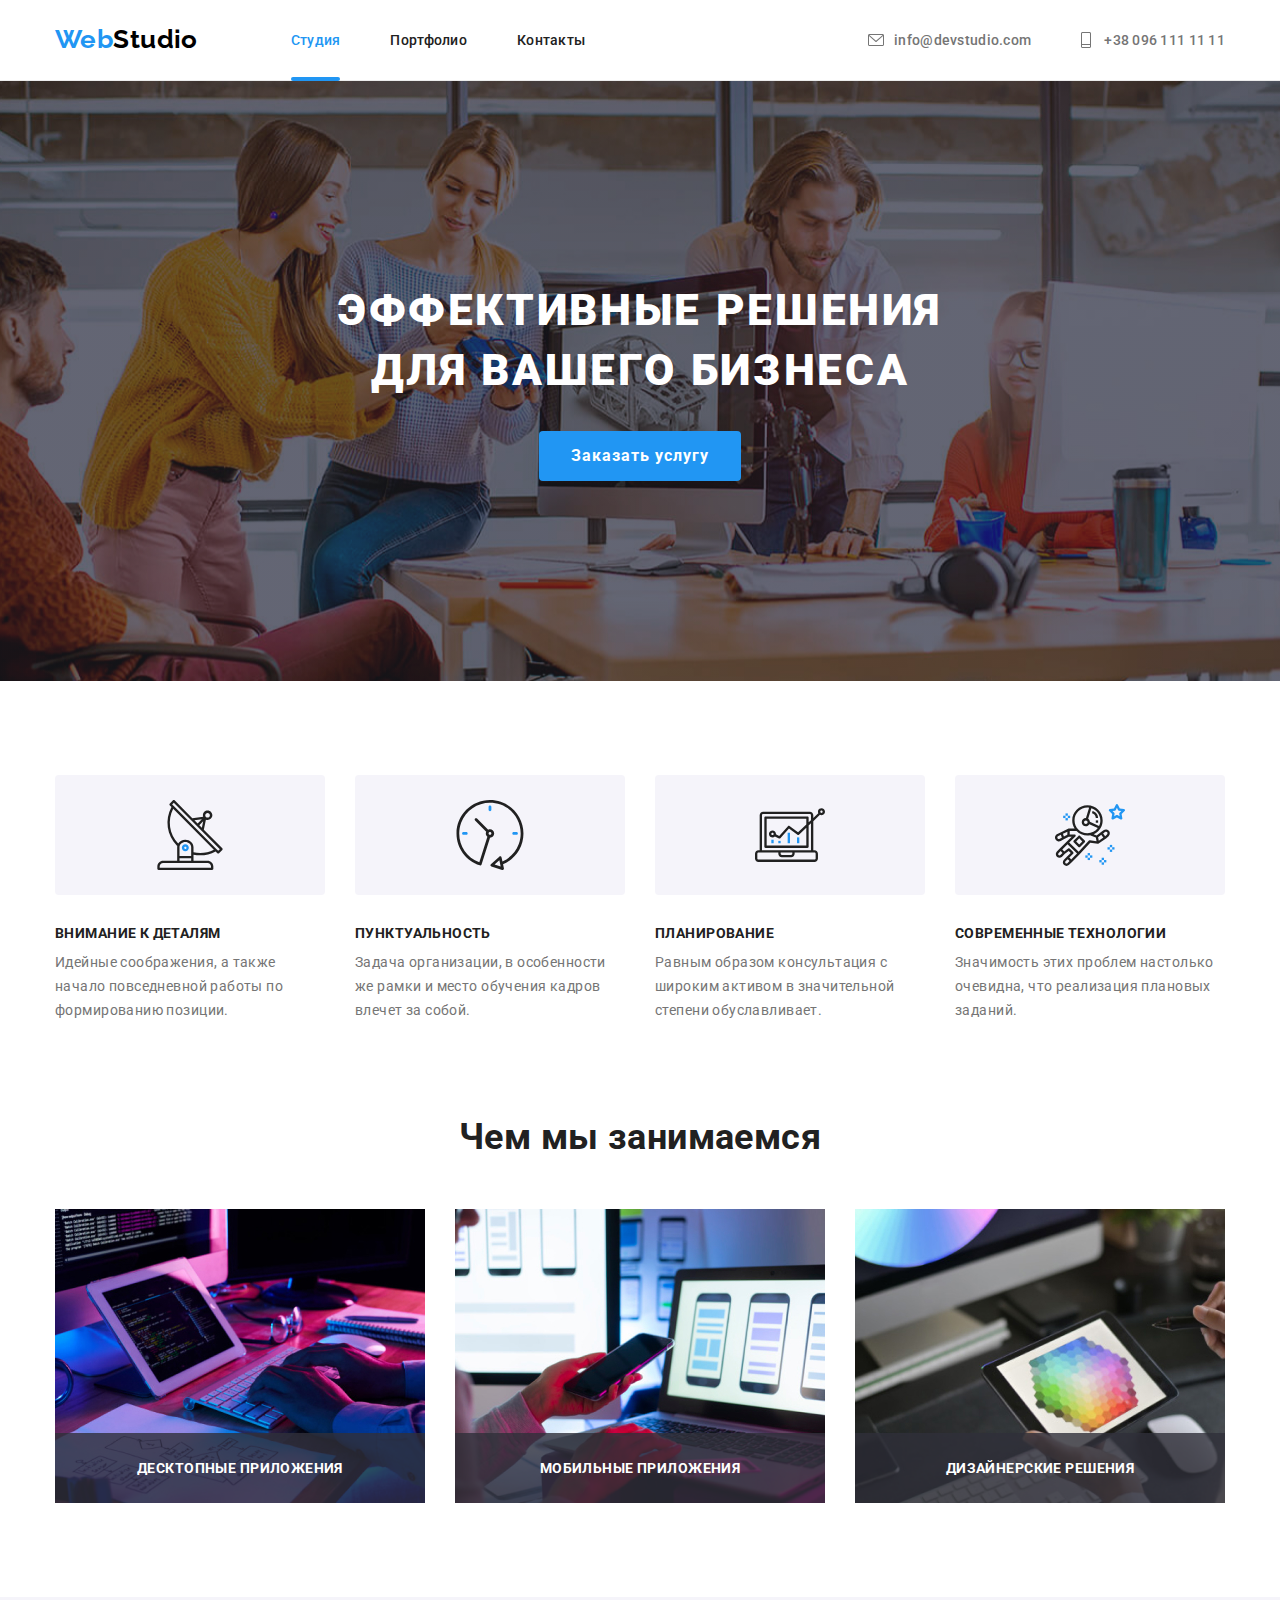
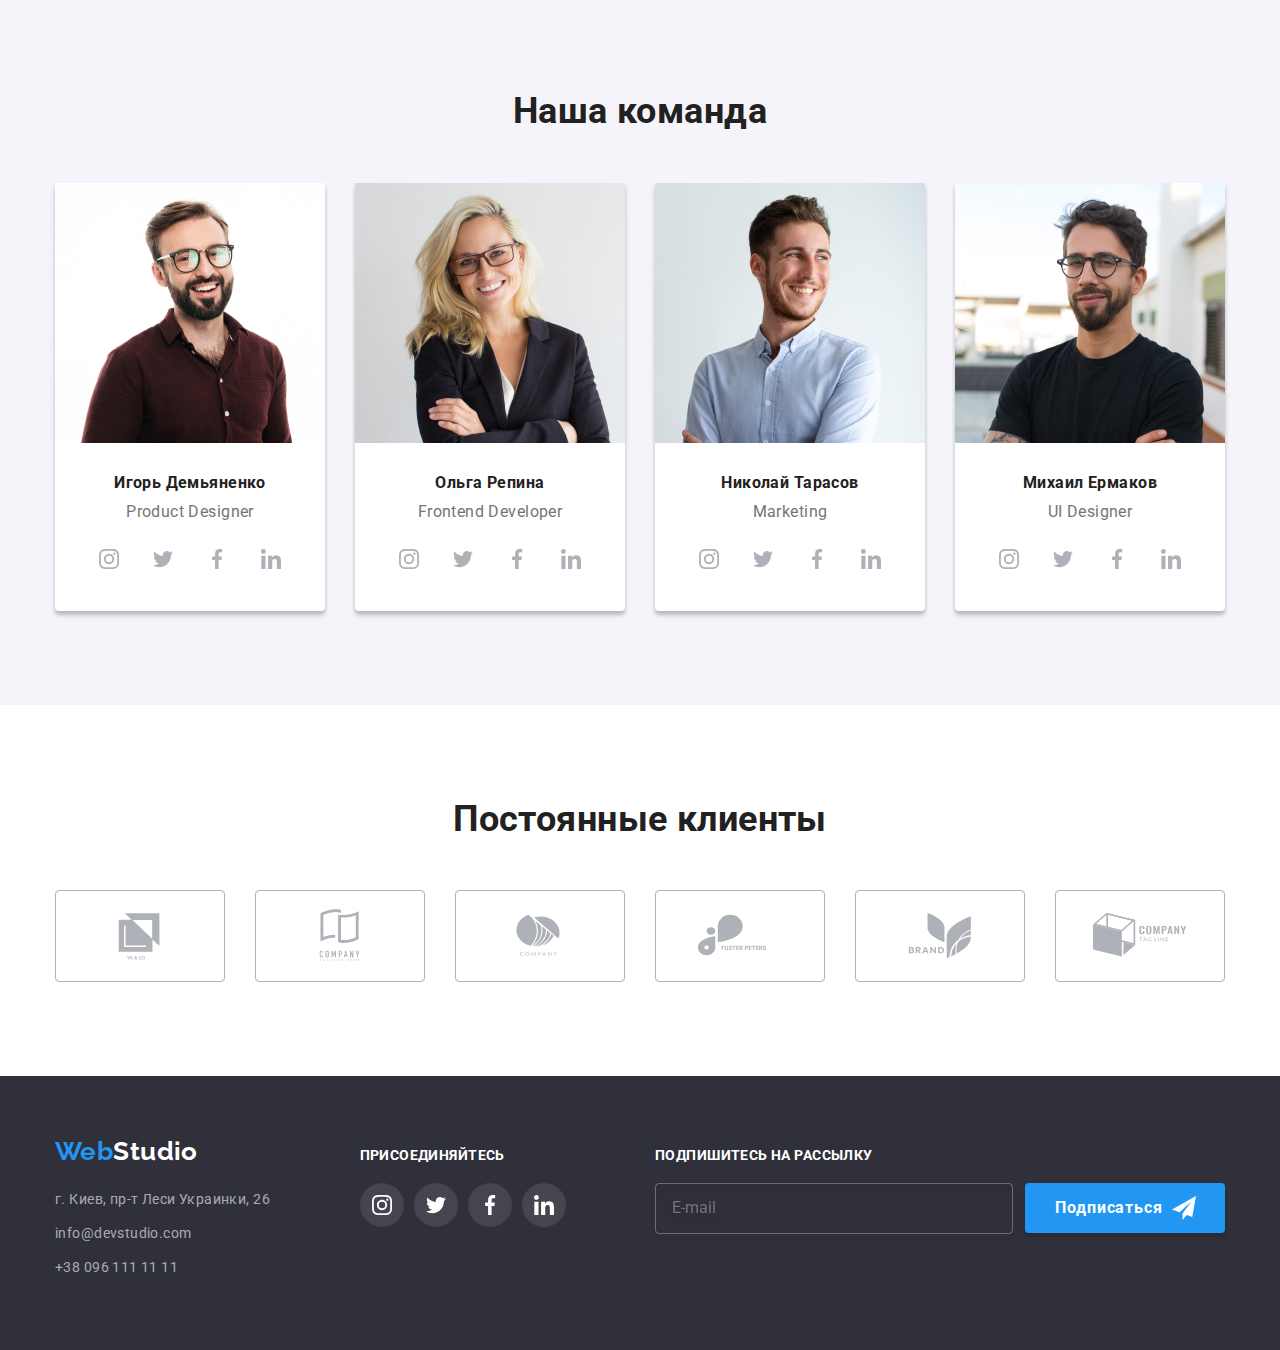
==== commit bc651549: "адаптировал страницы и блоки" ====
--- a/index.html
+++ b/index.html
@@ -49,7 +49,11 @@
                 class="contacts-list__link contacts-list__link--tel link"
                 href="tel:+380961111111"
               >
-                <svg class="contacts-list__icon" width="16" height="16">
+                <svg
+                  class="contacts-list__icon contacts-list__icon-tel"
+                  width="16"
+                  height="16"
+                >
                   <use href="./images/sprite.svg#icon-phone"></use>
                 </svg>
                 +38 096 111 11 11</a
@@ -145,31 +149,51 @@
           <h2 class="title">Чем мы занимаемся</h2>
           <ul class="work list flexing">
             <li class="work__item">
-              <img
-                src="./images/place1.jpg"
-                alt="мужчина печатает на клавиатуре"
-                width="370"
-                height="294"
-              />
+              <picture>
+                <source
+                  srcset="./images/place11.jpg 1x, ./images/place11@2x.jpg 2x"
+                  type="image/jpg"
+                />
+                <img
+                  class="work__item"
+                  src="./images/place11.jpg"
+                  alt="мужчина клацает на клавиатуре"
+                  width="370"
+                  height="294"
+                />
+              </picture>
               <h3 class="work__title">Десктопные приложения</h3>
             </li>
             <li class="work__item">
-              <img
-                src="./images/place2.jpg"
-                alt="девушка клацает смартфон и
-          ноутбук"
-                width="370"
-                height="294"
-              />
+              <picture>
+                <source
+                  srcset="./images/place22.jpg 1x, ./images/place22@2x.jpg 2x"
+                  type="image/jpg"
+                />
+                <img
+                  class="work__item"
+                  src="./images/place22.jpg"
+                  alt="девушка держит в руке смартфон"
+                  width="370"
+                  height="294"
+                />
+              </picture>
               <h3 class="work__title">Мобильные приложения</h3>
             </li>
             <li class="work__item">
-              <img
-                src="./images/place3.jpg"
-                alt="девушка держит планшет в руках"
-                width="370"
-                height="294"
-              />
+              <picture>
+                <source
+                  srcset="./images/place33.jpg 1x, ./images/place33@2x.jpg 2x"
+                  type="image/jpg"
+                />
+                <img
+                  class="work__item"
+                  src="./images/place33.jpg"
+                  alt="держит в руке планшет"
+                  width="370"
+                  height="294"
+                />
+              </picture>
               <h3 class="work__title">Дизайнерские решения</h3>
             </li>
           </ul>
@@ -182,13 +206,42 @@
           <h2 class="title">Наша команда</h2>
           <ul class="team list">
             <li class="team__item">
-              <img
-                class="team__img"
-                src="./images/teacher1.jpg"
-                alt="учитель мужчина"
-                width="270"
-                height="260"
-              />
+              <picture>
+                <source
+                  media="(min-width: 1200px)"
+                  srcset="
+                    ./images/t-teachr-desk.jpg    1x,
+                    ./images/t-teachr-desk@2x.jpg 2x
+                  "
+                  type="image/jpg"
+                />
+
+                <source
+                  media="(min-width: 768px)"
+                  srcset="
+                    ./images/t-teachr-tab.jpg    1x,
+                    ./images/t-teachr-tab@2x.jpg 2x
+                  "
+                  type="image/jpg"
+                />
+
+                <source
+                  media="(max-width: 767px)"
+                  srcset="
+                    ./images/t-teachr-mob.jpg    1x,
+                    ./images/t-teachr-mob@2x.jpg 2x
+                  "
+                  type="image/jpg"
+                />
+                <img
+                  class="team__img"
+                  src="./images/t-teachr-mob.jpg"
+                  alt="учитель мужчина"
+                  width="270"
+                  height="260"
+                />
+              </picture>
+
               <div class="participant">
                 <h3 class="participant__title title">Игорь Демьяненко</h3>
                 <p class="participant__text">Product Designer</p>
@@ -225,13 +278,42 @@
               </div>
             </li>
             <li class="team__item">
-              <img
-                class="team__img"
-                src="./images/teacher2.jpg"
-                alt="учитель женщина"
-                width="270"
-                height="260"
-              />
+              <picture>
+                <source
+                  media="(min-width: 1200px)"
+                  srcset="
+                    ./images/t-teachr2-desk.jpg    1x,
+                    ./images/t-teachr2-desk@2x.jpg 2x
+                  "
+                  type="image/jpg"
+                />
+
+                <source
+                  media="(min-width: 768px)"
+                  srcset="
+                    ./images/t-teachr2-tab.jpg    1x,
+                    ./images/t-teachr2-tab@2x.jpg 2x
+                  "
+                  type="image/jpg"
+                />
+
+                <source
+                  media="(max-width: 767px)"
+                  srcset="
+                    ./images/t-teachr2-mob.jpg    1x,
+                    ./images/t-teachr2-mob@2x.jpg 2x
+                  "
+                  type="image/jpg"
+                />
+                <img
+                  class="team__img"
+                  src="./images/t-teachr2-mob.jpg"
+                  alt="учитель мужчина"
+                  width="270"
+                  height="260"
+                />
+              </picture>
+
               <div class="participant">
                 <h3 class="participant__title title">Ольга Репина</h3>
                 <p class="participant__text">Frontend Developer</p>
@@ -268,13 +350,41 @@
               </div>
             </li>
             <li class="team__item">
-              <img
-                class="team__img"
-                src="./images/teacher3.jpg"
-                alt="учитель мужчина"
-                width="270"
-                height="260"
-              />
+              <picture>
+                <source
+                  media="(min-width: 1200px)"
+                  srcset="
+                    ./images/t-teachr3-desk.jpg    1x,
+                    ./images/t-teachr3-desk@2x.jpg 2x
+                  "
+                  type="image/jpg"
+                />
+
+                <source
+                  media="(min-width: 768px)"
+                  srcset="
+                    ./images/t-teachr3-tab.jpg    1x,
+                    ./images/t-teachr3-tab@2x.jpg 2x
+                  "
+                  type="image/jpg"
+                />
+
+                <source
+                  media="(max-width: 767px)"
+                  srcset="
+                    ./images/t-teachr3-mob.jpg    1x,
+                    ./images/t-teachr3-mob@2x.jpg 2x
+                  "
+                  type="image/jpg"
+                />
+                <img
+                  class="team__img"
+                  src="./images/t-teachr3-mob.jpg"
+                  alt="учитель мужчина"
+                  width="270"
+                  height="260"
+                />
+              </picture>
               <div class="participant">
                 <h3 class="participant__title title">Николай Тарасов</h3>
                 <p class="participant__text">Marketing</p>
@@ -311,13 +421,41 @@
               </div>
             </li>
             <li class="team__item">
-              <img
-                class="team__img"
-                src="./images/teacher4.jpg"
-                alt="учитель мужчина"
-                width="270"
-                height="260"
-              />
+              <picture>
+                <source
+                  media="(min-width: 1200px)"
+                  srcset="
+                    ./images/t-teachr4-desk.jpg    1x,
+                    ./images/t-teachr4-desk@2x.jpg 2x
+                  "
+                  type="image/jpg"
+                />
+
+                <source
+                  media="(min-width: 768px)"
+                  srcset="
+                    ./images/t-teachr4-tab.jpg    1x,
+                    ./images/t-teachr4-tab@2x.jpg 2x
+                  "
+                  type="image/jpg"
+                />
+
+                <source
+                  media="(max-width: 767px)"
+                  srcset="
+                    ./images/t-teachr4-mob.jpg    1x,
+                    ./images/t-teachr4-mob@2x.jpg 2x
+                  "
+                  type="image/jpg"
+                />
+                <img
+                  class="team__img"
+                  src="./images/t-teachr4-mob.jpg"
+                  alt="учитель мужчина"
+                  width="270"
+                  height="260"
+                />
+              </picture>
               <div class="participant">
                 <h3 class="participant__title title">Михаил Ермаков</h3>
                 <p class="participant__text">UI Designer</p>
--- a/css/main.min.css
+++ b/css/main.min.css
@@ -3,5 +3,5 @@
  Consolas,  'Liberation Mono',  Menlo,- monospace;font-size:1em}small{font-size:80%}sub,sup{font-size:75%;line-height:0;position:relative;vertical-align:baseline}sub{bottom:-0.25em}sup{top:-0.5em}table{text-indent:0;border-color:inherit}button,input,optgroup,select,textarea{font-family:inherit;font-size:100%;line-height:1.15;margin:0}button,select{text-transform:none}button,[type='button'],[type='reset'],[type='submit']{-webkit-appearance:button}::-moz-focus-inner{border-style:none;padding:0}:-moz-focusring{outline:1px dotted ButtonText}:-moz-ui-invalid{box-shadow:none}legend{padding:0}progress{vertical-align:baseline}::-webkit-inner-spin-button,::-webkit-outer-spin-button{height:auto}[type='search']{-webkit-appearance:textfield;outline-offset:-2px}::-webkit-search-decoration{-webkit-appearance:none}::-webkit-file-upload-button{-webkit-appearance:button;font:inherit}summary{display:list-item}:root{--primary-white-color: #fff;--primary-text-color: #757575;--title-text-color: #212121;--accant-color: #2196f3;--portfolio-btn-color: #f5f4fa;--social-icon-color: #afb1b8;--slider-text-color: rgba(33, 150, 243, 0.9)}body{position:relative;font-family:"Roboto", sans-serif;font-size:14px;line-height:1.714;letter-spacing:0.03em;color:var(--primary-text-color);background-color:var(--primary-white-color)}img{display:block}.list{padding:0;margin:0;list-style:none}.hidden{position:absolute;white-space:nowrap;width:1px;height:1px;overflow:hidden;border:0;padding:0;clip:rect(0 0 0 0);clip-path:inset(50%);margin:-1px}.link{display:block;text-decoration:none;transition-property:color;transition-duration:250ms;transition-timing-function:cubic-bezier(0.4, 0, 0.2, 1)}.title{margin-top:0;margin-bottom:50px;font-size:28px;line-height:1.166;text-align:center;color:var(--title-text-color)}@media screen and (min-width: 1200px){.title{font-size:36px}}.section{padding:60px 0}@media screen and (min-width: 1200px){.section{padding:94px 0}}.flexing{display:flex}.link:hover,.link:focus,.nav .current,.accent{color:var(--accant-color)}img{display:block;max-width:100%;height:auto}.logo{font-family:"Raleway", sans-serif;text-decoration:none;font-weight:700;font-size:24px;line-height:1.166;color:#000}.header .logo{margin-right:93px;padding-top:16px;padding-bottom:16px}.footer .logo{color:var(--primary-white-color)}@media screen and (min-width: 768px){.header .logo{margin-right:84px;padding-top:26px;padding-bottom:26px}}@media screen and (min-width: 1200px){.logo{font-size:26px;line-height:1.192}.header .logo{margin-right:93px;padding-top:24px;padding-bottom:24px}}.button{padding:10px 32px;cursor:pointer;border:none;font-weight:700;font-size:16px;line-height:1.875;letter-spacing:0.06em;color:var(--primary-white-color);background-color:var(--accant-color);border-radius:4px;transition-property:background-color, color, box-shadow;transition-duration:250ms;transition-timing-function:cubic-bezier(0.4, 0, 0.2, 1)}.portfolio-nav__button{padding:6px 22px;font-weight:500;line-height:1.625;letter-spacing:0.03em;color:var(--title-text-color);background-color:var(--portfolio-btn-color)}.portfolio-nav__button:hover,.portfolio-nav__button:focus,.portfolio-nav__button.acctive{color:var(--primary-white-color);background-color:var(--accant-color);box-shadow:0px 4px 4px rgba(0,0,0,0.15)}.form__button{position:relative;padding:10px 29px;min-width:200px;height:50px;padding-right:61px;box-shadow:0px 4px 4px rgba(0,0,0,0.15);border-radius:4px}.form__icon{position:absolute;right:29px;top:13px;fill:var(--primary-white-color)}.button-close{position:absolute;top:8px;right:8px;display:flex;align-items:center;justify-content:center;width:30px;height:30px;border:1px solid rgba(0,0,0,0.1);border-radius:50%;cursor:pointer;background-color:inherit}.button-close:hover .button-close__icon,.button-close:focus .button-close__icon{fill:var(--accant-color)}.button-close__icon{transition-property:fill;transition-duration:250ms;transition-timing-function:cubic-bezier(0.4, 0, 0.2, 1)}.mabil-menu__btn{position:fixed;top:10px;right:15px;cursor:pointer;border:none;background:transparent;z-index:2}@media screen and (min-width: 768px){.mabil-menu__btn{display:none}}.mabil-menu__btn .icon-menu-close{display:none}.mabil-menu__btn.is-open .icon-menu-close{display:block}.mabil-menu__btn.is-open .icon-menu-open{display:none}.social{display:flex;list-style:none;justify-content:center;align-items:center;padding:0;margin:0}.social__item:not(:last-child){margin-right:10px}.social__link{width:44px;height:44px;border-radius:50%;display:flex;justify-content:center;align-items:center;transition-property:background-color;transition-duration:250ms;transition-timing-function:cubic-bezier(0.4, 0, 0.2, 1)}.social__link svg{fill:var(--social-icon-color);transition-property:fill;transition-duration:250ms;transition-timing-function:cubic-bezier(0.4, 0, 0.2, 1)}.social .social__link:hover,.social .social__link:focus{background-color:var(--accant-color)}.social__link:hover>svg,.social__link:focus>svg{fill:var(--primary-white-color)}.social__link--dark{background-color:rgba(255,255,255,0.1)}.container{position:relative;max-width:480px;padding-left:15px;padding-right:15px;margin:0 auto}@media screen and (min-width: 768px){.container{max-width:768px}}@media screen and (min-width: 1200px){.container{max-width:1200px}}.header{border-bottom:1px solid #ececec}.header .container{display:flex}.header .nav{display:flex;align-items:center}.nav__link{line-height:47px;letter-spacing:0.02em}.nav__item:not(:last-child){margin-bottom:32px}.nav__link,.contacts-list__link{font-weight:500;line-height:1.142;letter-spacing:0.02em;color:var(--title-text-color)}.nav__link::after{content:"";display:inline-block;width:100%;height:4px;position:absolute;bottom:-1px;left:0;border-radius:2px;transition-property:background-color;transition-duration:250ms;transition-timing-function:cubic-bezier(0.4, 0, 0.2, 1)}.nav__link:hover.link::after{background-color:var(--accant-color)}.contacts-list__link{display:flex;color:var(--primary-text-color)}.contacts-list__link:hover .contacts-list__icon,.contacts-list__link:focus .contacts-list__icon{fill:var(--accant-color)}.contacts-list__icon{margin-right:10px;fill:var(--primary-text-color);transition-property:fill;transition-duration:250ms;transition-timing-function:cubic-bezier(0.4, 0, 0.2, 1)}.header__sicials{display:none}.header__sicials-item{padding:0 10px;border-right:1px solid rgba(33,33,33,0.2)}.header__sicials-item:last-child{padding-right:0;border:none}.header__sicials-item:first-child{padding-left:0}.header-socials-link{text-decoration:none;font-size:18px;line-height:1.22;font-weight:500;color:var(--accant-color)}.header__menu.is-open{display:flex}@media screen and (min-width: 768px){.header>.container,.nav-list{display:flex;text-align:center}.contacts-list{display:flex;margin-left:auto}.nav__item:not(:last-child){margin-right:50px}.header__menu{display:flex;width:100%}.nav__item:not(:last-child){margin-bottom:0}}@media screen and (min-width: 768px) and (max-width: 1199.02px){.contacts-list{display:block;margin-top:auto;margin-bottom:auto}.contacts-list__link{padding:5px 0}}@media screen and (min-width: 1200px){.contacts-list__item:not(:last-child){margin-right:50px}.contacts-list__link{padding-top:32px;padding-bottom:32px}}@media screen and (max-width: 767px){.header__menu{display:flex;flex-direction:column;position:fixed;width:100vw;height:100vh;top:0;left:0;padding:48px 40px;background:#fff;z-index:1}.contacts-list{display:flex;flex-direction:column-reverse;margin-top:auto;margin-bottom:64px}.contacts-list__link--tel{font-size:34px}.contacts-list__link--mail{font-size:24px;padding-top:32px;padding-bottom:64px}.nav__link{font-size:40px}.contacts-list__icon{display:none}.header__sicials{display:flex;flex-wrap:wrap}.header__menu{display:none}}@media screen and (max-width: 378px){.contacts-list__link--tel{font-size:24px}.header__sicials{justify-content:center}.header__sicials-item{padding:0 5px}}.hero{background-image:linear-gradient(to right, rgba(47,48,58,0.4), rgba(47,48,58,0.4)),url("../../images/hero-mob.jpg");background-position:center top;background-repeat:no-repeat;width:100%;margin:0 auto;padding:118px 0;text-align:center;background-size:cover}@media screen and (min-width: 481px){.hero{background-image:linear-gradient(to right, rgba(47,48,58,0.4), rgba(47,48,58,0.4)),url("../../images/hero-mob.jpg")}}@media screen and (min-width: 481px) and (min-device-pixel-ratio: 2), screen and (min-width: 481px) and (-webkit-min-device-pixel-ratio: 2), screen and (min-width: 481px) and (min-resolution: 192dpi), screen and (min-width: 481px) and (min-resolution: 2dppx){.hero{background-image:linear-gradient(to right, rgba(47,48,58,0.4), rgba(47,48,58,0.4)),url("../../images/hero-mob@2x.jpg")}}@media screen and (min-width: 768px){.hero{background-image:linear-gradient(to right, rgba(47,48,58,0.4), rgba(47,48,58,0.4)),url("../../images/hero-tab.jpg")}}@media screen and (min-width: 768px) and (min-device-pixel-ratio: 2), screen and (min-width: 768px) and (-webkit-min-device-pixel-ratio: 2), screen and (min-width: 768px) and (min-resolution: 192dpi), screen and (min-width: 768px) and (min-resolution: 2dppx){.hero{background-image:linear-gradient(to right, rgba(47,48,58,0.4), rgba(47,48,58,0.4)),url("../../images/hero-tab@2x.jpg")}}@media screen and (min-width: 1280px){.hero{background-image:linear-gradient(to right, rgba(47,48,58,0.4), rgba(47,48,58,0.4)),url("../../images/hero-desk.jpg");max-width:1600px;padding:200px 0}}@media screen and (min-width: 1280px) and (min-device-pixel-ratio: 2), screen and (min-width: 1280px) and (-webkit-min-device-pixel-ratio: 2), screen and (min-width: 1280px) and (min-resolution: 192dpi), screen and (min-width: 1280px) and (min-resolution: 2dppx){.hero{background-image:linear-gradient(to right, rgba(47,48,58,0.4), rgba(47,48,58,0.4)),url("../../images/hero-desk@2x.jpg")}}.hero__title{max-width:380px;margin:0 auto 30px auto;font-weight:900;font-size:24px;line-height:1.61;letter-spacing:0.06em;text-transform:uppercase;color:var(--primary-white-color)}@media screen and (min-width: 768px){.hero__title{max-width:420px;font-size:26px;line-height:1.61}}@media screen and (min-width: 1280px){.hero__title{max-width:696px;font-size:44px;line-height:1.36}}.hero__button:hover{background-color:#188ce8;box-shadow:0px 4px 4px rgba(0,0,0,0.15)}.features__item::before{content:"";display:block;height:120px;border-radius:4px;background-color:#f5f4fa;background-position:center center;background-size:70px 70px;background-repeat:no-repeat;margin-bottom:30px}.features__item--icon1::before{background-image:url("../images/antenna.svg")}.features__item--icon2::before{background-image:url("../images/clock.svg")}.features__item--icon3::before{background-image:url("../images/diagram.svg")}.features__item--icon4::before{background-image:url("../images/astronaut.svg")}.section-features{padding-bottom:0}.features__title{margin-bottom:10px;font-size:14px;line-height:1.142;text-transform:uppercase;text-align:center}.features__text{margin:0}@media screen and (min-width: 768px){.features{display:flex;flex-wrap:wrap}.features__item{width:354px}.features__title{text-align:start}}@media screen and (max-width: 1199.02px){.features{margin:-15px}.features__item{margin:15px}}@media screen and (min-width: 1200px){.features__item{width:270px}.features__item:not(:last-child){margin-right:30px}}.work-section{display:none}.work__item:not(:last-child){margin-right:30px}.work__item{position:relative}.work__title{position:absolute;bottom:0;left:0;margin:0;padding:27px 0;width:100%;text-align:center;font-size:14px;line-height:1.142;text-transform:uppercase;color:var(--primary-white-color);background-color:rgba(47,48,58,0.8)}@media screen and (min-width: 1200px){.work-section{display:block}}.clients{display:flex;flex-wrap:wrap;justify-content:center;margin:-15px}.clients__item{margin:15px}.clients__link{width:210px;height:92px;display:flex;justify-content:center;align-items:center;border:1px solid var(--social-icon-color);border-radius:4px;transition-property:border-color;transition-duration:250ms;transition-timing-function:cubic-bezier(0.4, 0, 0.2, 1)}.clients__link:hover svg,.clients__link:focus svg{fill:var(--accant-color)}.clients__link:hover,.clients__link:focus{border-color:var(--accant-color)}.clients__link svg{fill:var(--social-icon-color);transition-property:fill;transition-duration:250ms;transition-timing-function:cubic-bezier(0.4, 0, 0.2, 1)}@media screen and (min-width: 768px){.clients__link{width:226px}}@media screen and (min-width: 1200px){.clients{margin:0}.clients__link{width:170px}.clients__item{margin:0}.clients__item:not(:last-child){margin-right:30px}}.section-team{background-color:#f5f4fa}.team__item{margin-bottom:30px;border-radius:0 0 4px 4px;box-shadow:0px 4px 4px 0px rgba(0,0,0,0.25);background-color:var(--primary-white-color)}@media screen and (min-width: 768px){.team__item{width:calc((100% - 4 * 15px) / 2);margin-bottom:0;margin:15px}}@media screen and (min-width: 1200px){.team__item{width:calc((100% - 8 * 15px) / 4)}}.participant{padding:30px 10px}.participant__title,.participant__text{margin:0;font-size:16px;line-height:1.187;text-align:center}.participant__title{margin-bottom:10px}.participant__text{margin-bottom:16px}@media screen and (min-width: 768px){.team{display:flex;flex-wrap:wrap;margin:-15px}}.footer{padding-top:60px;padding-bottom:60px;background-color:#2f303a;text-align:center}.contacts-nav__link{font-style:normal;color:rgba(255,255,255,0.6)}.contacts-nav__link:hover,.contacts-nav__link:focus{color:var(--accant-color)}.address{margin-top:20px}.contacts-nav__item{margin-bottom:10px}.contacts-nav__item:not(:last-child){margin-bottom:10px}.footer-title{margin:0;margin-bottom:20px;font-size:14px;line-height:1.142;letter-spacing:0.03em;text-transform:uppercase;text-align:center;color:var(--primary-white-color)}.footer__join{margin:60px 0}.footer__join svg{fill:var(--primary-white-color)}.form__input{margin-bottom:20px;padding:15px 16px;border:1px solid rgba(255,255,255,0.3);filter:drop-shadow(0px 4px 4px rgba(0,0,0,0.15));border-radius:4px;width:100%;font-size:16px;color:var(--primary-white-color);background-color:transparent}@media screen and (min-width: 768px){.form__input{display:block;max-width:450px;margin:0 auto 20px auto}.footer__join{margin:65px 0 102px 0}}@media screen and (min-width: 768px) and (max-width: 1199.02px){.footer__info,.footer__join{width:50%;margin-top:0}.form-block{width:100%}.footer__container{display:flex;flex-wrap:wrap;align-items:baseline}}@media screen and (min-width: 1200px){.footer__container{display:flex;justify-content:space-between;align-items:baseline}.footer{text-align:start}.footer-title{text-align:start}.footer__join{margin:0}.form{display:flex;justify-content:space-between}.form__input{margin:0;width:358px}.form__button{margin-left:12px}}.backdrop{position:fixed;top:0;left:0;display:flex;justify-content:center;align-items:center;width:100%;height:100%;opacity:1;transition:opacity 250ms;background-color:rgba(0,0,0,0.2)}.backdrop.is-hidden{opacity:0;pointer-events:none}.model{position:relative;padding:40px;max-width:450px;line-height:0;box-shadow:0px 1px 3px rgba(0,0,0,0.12),0px 1px 1px rgba(0,0,0,0.14),0px 2px 1px rgba(0,0,0,0.2);border-radius:4px;background-color:white}@media screen and (min-width: 1200px){.model{max-width:528px}}.model__title{display:block;margin-bottom:12px;font-size:20px;line-height:1.15;text-align:center;color:var(--title-text-color)}.model-form{display:flex;flex-direction:column;align-items:center}.model-form__label{position:relative;width:100%}.model-form__label:hover .model-form__icon,.model-form__input:focus+.model-form__icon{fill:var(--accant-color)}.model-form__input:focus{border:1px solid var(--accant-color)}.model-form__label:not(:last-child){margin-bottom:10px}.model-form__label .model-form__input{padding:12px 42px;height:40px;border:1px solid rgba(33,33,33,0.2);border-radius:4px;resize:none;outline:none;transition-property:border;transition-duration:250ms;transition-timing-function:cubic-bezier(0.4, 0, 0.2, 1)}.model-form__label .model-form__input,.model-form__label .model-form__comment{width:100%}.model-form__comment{display:block;height:120px;padding:12px 16px;border:1px solid rgba(33,33,33,0.2);border-radius:4px;resize:none;outline:none;transition-property:border;transition-duration:250ms;transition-timing-function:cubic-bezier(0.4, 0, 0.2, 1)}.model-form__label:hover .model-form__input,.model-form__comment:hover,.model-form__input:focus,.model-form__comment:focus{border:1px solid var(--accant-color)}.model-form__name{display:inline-block;margin-bottom:4px;font-size:12px;line-height:1.16;letter-spacing:0.01em;color:var(--primary-text-color)}.checkbox-name{font-size:12px;line-height:1.71;margin-left:7px}@media screen and (min-width: 1200px){.checkbox-name{font-size:14px}}.model-form__label .checkbox-link{color:var(--accant-color)}.model .label-checkbox{margin-bottom:30px;display:flex;justify-content:center;align-items:center}.model .label-comment{margin-bottom:20px}.model-form__comment::placeholder{line-height:1.142;letter-spacing:0.01em;color:rgba(117,117,117,0.5)}.model-form__icon{position:absolute;bottom:12px;left:12px;transition-property:fill;transition-duration:250ms;transition-timing-function:cubic-bezier(0.4, 0, 0.2, 1)}.model .button{display:block;margin:0 auto;min-width:200px;box-shadow:0px 4px 4px rgba(0,0,0,0.15)}.model .button:hover{background-color:#188ce8}.checkbox-icon{fill:var(--primary-white-color)}.checkbox-box{display:flex;justify-content:center;align-items:center;width:16px;height:15px;outline:2px solid var(--title-text-color);outline-offset:-2px;border-radius:2px;pointer-events:none;flex-shrink:0;transition-property:fill, outline, background-color;transition-duration:250ms;transition-timing-function:cubic-bezier(0.4, 0, 0.2, 1)}.model-form__checkbox:focus+.checkbox-box{border:3px solid var(--primary-text-color)}.model-form__checkbox{width:16px;height:16px}.model-form__checkbox:checked+.checkbox-box{background-color:var(--accant-color);fill:var(--primary-white-color);outline:2px solid var(--accant-color)}.portfolio-nav{margin-top:-15px;margin-right:-8px;margin-bottom:50px;display:flex;flex-wrap:wrap}.portfolio-nav__item{margin-right:8px;margin-top:15px}.portfolio-list{display:flex;flex-wrap:wrap;justify-content:center;margin:-15px}.portfolio-list__item{margin:15px;transition-property:box-shadow;transition-duration:250ms;transition-timing-function:cubic-bezier(0.4, 0, 0.2, 1)}.portfolio-list__link:hover{box-shadow:0px 1px 1px rgba(0,0,0,0.12),0px 4px 4px rgba(0,0,0,0.06),1px 4px 6px rgba(0,0,0,0.16)}.portfolio-list__name{padding:20px 24px;border-right:1px solid #eeeeee;border-bottom:1px solid #eeeeee;border-left:1px solid #eeeeee}.portfolio-list__title{margin:0;margin-bottom:4px;font-size:18px;line-height:2;letter-spacing:0.06em;text-align:start;color:var(--title-text-color)}.portfolio-list__text{margin:0;font-size:16px;line-height:1.875;color:var(--primary-text-color)}.slider{position:relative;overflow:hidden}.slider__text{position:absolute;top:0;left:0;width:100%;height:100%;transform:translateY(100%);margin:0;padding:63px 24px 0 24px;font-size:18px;line-height:1.555;letter-spacing:0.03em;color:var(--primary-white-color);background-color:var(--slider-text-color);transition-property:transform;transition-duration:250ms;transition-timing-function:cubic-bezier(0.4, 0, 0.2, 1)}.portfolio-list__link:hover .slider__text{transform:translateY(0)}@media screen and (min-width: 768px){.portfolio-nav{justify-content:center}}
+ monospace;font-size:1em}small{font-size:80%}sub,sup{font-size:75%;line-height:0;position:relative;vertical-align:baseline}sub{bottom:-0.25em}sup{top:-0.5em}table{text-indent:0;border-color:inherit}button,input,optgroup,select,textarea{font-family:inherit;font-size:100%;line-height:1.15;margin:0}button,select{text-transform:none}button,[type='button'],[type='reset'],[type='submit']{-webkit-appearance:button}::-moz-focus-inner{border-style:none;padding:0}:-moz-focusring{outline:1px dotted ButtonText}:-moz-ui-invalid{box-shadow:none}legend{padding:0}progress{vertical-align:baseline}::-webkit-inner-spin-button,::-webkit-outer-spin-button{height:auto}[type='search']{-webkit-appearance:textfield;outline-offset:-2px}::-webkit-search-decoration{-webkit-appearance:none}::-webkit-file-upload-button{-webkit-appearance:button;font:inherit}summary{display:list-item}:root{--primary-white-color: #fff;--primary-text-color: #757575;--title-text-color: #212121;--accant-color: #2196f3;--portfolio-btn-color: #f5f4fa;--social-icon-color: #afb1b8;--slider-text-color: rgba(33, 150, 243, 0.9)}body{position:relative;font-family:"Roboto", sans-serif;font-size:14px;line-height:1.714;letter-spacing:0.03em;color:var(--primary-text-color);background-color:var(--primary-white-color)}img{display:block}.list{padding:0;margin:0;list-style:none}.hidden{position:absolute;white-space:nowrap;width:1px;height:1px;overflow:hidden;border:0;padding:0;clip:rect(0 0 0 0);clip-path:inset(50%);margin:-1px}.link{display:block;text-decoration:none;transition-property:color;transition-duration:250ms;transition-timing-function:cubic-bezier(0.4, 0, 0.2, 1)}.title{margin-top:0;margin-bottom:50px;font-size:28px;line-height:1.166;text-align:center;color:var(--title-text-color)}@media screen and (min-width: 1200px){.title{font-size:36px}}.section{padding:60px 0}@media screen and (min-width: 1200px){.section{padding:94px 0}}.flexing{display:flex}.link:hover,.link:focus,.nav .current,.accent{color:var(--accant-color)}img{display:block;width:100%;height:auto}.logo{font-family:"Raleway", sans-serif;text-decoration:none;font-weight:700;font-size:24px;line-height:1.166;color:#000}.header .logo{margin-right:93px;padding-top:16px;padding-bottom:16px}.footer .logo{color:var(--primary-white-color)}@media screen and (min-width: 768px){.header .logo{margin-right:84px;padding-top:26px;padding-bottom:26px}}@media screen and (min-width: 1200px){.logo{font-size:26px;line-height:1.192}.header .logo{margin-right:93px;padding-top:24px;padding-bottom:24px}}.button{padding:10px 32px;cursor:pointer;border:none;font-weight:700;font-size:16px;line-height:1.875;letter-spacing:0.06em;color:var(--primary-white-color);background-color:var(--accant-color);border-radius:4px;transition-property:background-color, color, box-shadow;transition-duration:250ms;transition-timing-function:cubic-bezier(0.4, 0, 0.2, 1)}.portfolio-nav__button{padding:6px 22px;font-weight:500;line-height:1.625;letter-spacing:0.03em;color:var(--title-text-color);background-color:var(--portfolio-btn-color)}.portfolio-nav__button:hover,.portfolio-nav__button:focus,.portfolio-nav__button.acctive{color:var(--primary-white-color);background-color:var(--accant-color);box-shadow:0px 4px 4px rgba(0,0,0,0.15)}.form__button{position:relative;padding:10px 29px;min-width:200px;height:50px;padding-right:61px;box-shadow:0px 4px 4px rgba(0,0,0,0.15);border-radius:4px}.form__icon{position:absolute;right:29px;top:13px;fill:var(--primary-white-color)}.button-close{position:absolute;top:8px;right:8px;display:flex;align-items:center;justify-content:center;width:30px;height:30px;border:1px solid rgba(0,0,0,0.1);border-radius:50%;cursor:pointer;background-color:inherit}.button-close:hover .button-close__icon,.button-close:focus .button-close__icon{fill:var(--accant-color)}.button-close__icon{transition-property:fill;transition-duration:250ms;transition-timing-function:cubic-bezier(0.4, 0, 0.2, 1)}.mabil-menu__btn{position:fixed;top:10px;right:0;cursor:pointer;border:none;background:transparent;z-index:2}.mabil-menu__btn:hover svg,.mabil-menu__btn:focus svg{fill:var(--accant-color)}@media screen and (min-width: 768px){.mabil-menu__btn{display:none}}.mabil-menu__btn .icon-menu-close{display:none}.mabil-menu__btn.is-open .icon-menu-close{display:block}.mabil-menu__btn.is-open .icon-menu-open{display:none}.social{display:flex;list-style:none;justify-content:center;align-items:center;padding:0;margin:0}.social__item:not(:last-child){margin-right:10px}.social__link{width:44px;height:44px;border-radius:50%;display:flex;justify-content:center;align-items:center;transition-property:background-color;transition-duration:250ms;transition-timing-function:cubic-bezier(0.4, 0, 0.2, 1)}.social__link svg{fill:var(--social-icon-color);transition-property:fill;transition-duration:250ms;transition-timing-function:cubic-bezier(0.4, 0, 0.2, 1)}.social .social__link:hover,.social .social__link:focus{background-color:var(--accant-color)}.social__link:hover>svg,.social__link:focus>svg{fill:var(--primary-white-color)}.social__link--dark{background-color:rgba(255,255,255,0.1)}.container{position:relative;max-width:480px;padding-left:15px;padding-right:15px;margin:0 auto}@media screen and (min-width: 768px){.container{max-width:768px}}@media screen and (min-width: 1200px){.container{max-width:1200px}}.header{border-bottom:1px solid #ececec}.header .container{display:flex}.header .nav{display:flex;align-items:center}.nav__link{line-height:47px;letter-spacing:0.02em}.nav__item:not(:last-child){margin-bottom:32px}.nav__link,.contacts-list__link{font-weight:500;line-height:1.142;letter-spacing:0.02em;color:var(--title-text-color)}.nav__link::after{content:"";display:inline-block;width:100%;height:4px;position:absolute;bottom:-1px;left:0;border-radius:2px;transition-property:background-color;transition-duration:250ms;transition-timing-function:cubic-bezier(0.4, 0, 0.2, 1)}.current::after{background-color:var(--accant-color)}.contacts-list__link{display:flex;color:var(--primary-text-color)}.contacts-list__link:hover .contacts-list__icon,.contacts-list__link:focus .contacts-list__icon{fill:var(--accant-color)}.contacts-list__icon{margin-right:10px;fill:var(--primary-text-color);transition-property:fill;transition-duration:250ms;transition-timing-function:cubic-bezier(0.4, 0, 0.2, 1)}.contacts-list__icon-tel{margin-left:-3px}.header__sicials{display:none}.header__sicials-item{padding:0 10px;border-right:1px solid rgba(33,33,33,0.2)}.header__sicials-item:last-child{padding-right:0;border:none}.header__sicials-item:first-child{padding-left:0}.header-socials-link{text-decoration:none;font-size:18px;line-height:1.22;font-weight:500;color:var(--accant-color)}.header__menu.is-open{display:flex}@media screen and (min-width: 768px){.header>.container,.nav-list{display:flex;text-align:center}.contacts-list{display:flex;margin-left:auto}.nav__item:not(:last-child){margin-right:50px}.header__menu{display:flex;width:100%}.nav__item:not(:last-child){margin-bottom:0}.nav__link{position:relative;padding:32px 0}}@media screen and (min-width: 768px) and (max-width: 1199.02px){.contacts-list{display:block;margin-top:auto;margin-bottom:auto}.contacts-list__link{padding:5px 0}}@media screen and (min-width: 1200px){.contacts-list__item:not(:last-child){margin-right:50px}.contacts-list__link{padding-top:32px;padding-bottom:32px}}@media screen and (max-width: 767px){.header__menu{display:flex;flex-direction:column;position:fixed;width:100vw;height:100vh;top:0;left:0;padding:48px 40px;background:#fff;z-index:1}.contacts-list{display:flex;flex-direction:column-reverse;margin-top:auto;margin-bottom:64px}.contacts-list__link--tel{font-size:34px;color:var(--accant-color)}.contacts-list__link--mail{font-size:24px;padding-top:32px;padding-bottom:64px}.nav__link{font-size:40px}.contacts-list__icon{display:none}.header__sicials{display:flex;flex-wrap:wrap}.header__menu{display:none}.nav__link::after{display:none}}@media screen and (max-width: 378px){.contacts-list__link--tel{font-size:24px}.header__sicials{justify-content:center}.header__sicials-item{padding:0 5px}}.hero{background-image:linear-gradient(to right, rgba(47,48,58,0.4), rgba(47,48,58,0.4)),url("../../images/hero-mob.jpg");background-position:center top;background-repeat:no-repeat;width:100%;margin:0 auto;padding:118px 0;text-align:center;background-size:cover}@media screen and (min-width: 481px){.hero{background-image:linear-gradient(to right, rgba(47,48,58,0.4), rgba(47,48,58,0.4)),url("../../images/hero-mob.jpg")}}@media screen and (min-width: 481px) and (min-device-pixel-ratio: 2), screen and (min-width: 481px) and (-webkit-min-device-pixel-ratio: 2), screen and (min-width: 481px) and (min-resolution: 192dpi), screen and (min-width: 481px) and (min-resolution: 2dppx){.hero{background-image:linear-gradient(to right, rgba(47,48,58,0.4), rgba(47,48,58,0.4)),url("../../images/hero-mob@2x.jpg")}}@media screen and (min-width: 768px){.hero{background-image:linear-gradient(to right, rgba(47,48,58,0.4), rgba(47,48,58,0.4)),url("../../images/hero-tab.jpg")}}@media screen and (min-width: 768px) and (min-device-pixel-ratio: 2), screen and (min-width: 768px) and (-webkit-min-device-pixel-ratio: 2), screen and (min-width: 768px) and (min-resolution: 192dpi), screen and (min-width: 768px) and (min-resolution: 2dppx){.hero{background-image:linear-gradient(to right, rgba(47,48,58,0.4), rgba(47,48,58,0.4)),url("../../images/hero-tab@2x.jpg")}}@media screen and (min-width: 1280px){.hero{background-image:linear-gradient(to right, rgba(47,48,58,0.4), rgba(47,48,58,0.4)),url("../../images/hero-desk.jpg");max-width:1600px;padding:200px 0}}@media screen and (min-width: 1280px) and (min-device-pixel-ratio: 2), screen and (min-width: 1280px) and (-webkit-min-device-pixel-ratio: 2), screen and (min-width: 1280px) and (min-resolution: 192dpi), screen and (min-width: 1280px) and (min-resolution: 2dppx){.hero{background-image:linear-gradient(to right, rgba(47,48,58,0.4), rgba(47,48,58,0.4)),url("../../images/hero-desk@2x.jpg")}}.hero__title{max-width:380px;margin:0 auto 30px auto;font-weight:900;font-size:24px;line-height:1.61;letter-spacing:0.06em;text-transform:uppercase;color:var(--primary-white-color)}@media screen and (min-width: 768px){.hero__title{max-width:420px;font-size:26px;line-height:1.61}}@media screen and (min-width: 1280px){.hero__title{max-width:696px;font-size:44px;line-height:1.36}}.hero__button:hover{background-color:#188ce8;box-shadow:0px 4px 4px rgba(0,0,0,0.15)}.features__item::before{content:"";display:block;height:120px;border-radius:4px;background-color:#f5f4fa;background-position:center center;background-size:70px 70px;background-repeat:no-repeat;margin-bottom:30px}.features__item--icon1::before{background-image:url("../images/antenna.svg")}.features__item--icon2::before{background-image:url("../images/clock.svg")}.features__item--icon3::before{background-image:url("../images/diagram.svg")}.features__item--icon4::before{background-image:url("../images/astronaut.svg")}.features__title{margin-bottom:10px;font-size:14px;line-height:1.142;text-transform:uppercase;text-align:center}.features__text{margin:0}@media screen and (min-width: 768px){.features{display:flex;flex-wrap:wrap}.features__item{width:354px}.features__title{text-align:start}}@media screen and (max-width: 1199.02px){.features{margin:-15px}.features__item{margin:15px}}@media screen and (min-width: 1200px){.section-features{padding-bottom:0}.features__item{width:270px}.features__item:not(:last-child){margin-right:30px}}.work-section{display:none}.work__item:not(:last-child){margin-right:30px}.work__item{position:relative}.work__title{position:absolute;bottom:0;left:0;margin:0;padding:27px 0;width:100%;text-align:center;font-size:14px;line-height:1.142;text-transform:uppercase;color:var(--primary-white-color);background-color:rgba(47,48,58,0.8)}@media screen and (min-width: 1200px){.work-section{display:block}}.clients{display:flex;flex-wrap:wrap;justify-content:center;margin:-15px}.clients__item{margin:15px}.clients__link{width:210px;height:92px;display:flex;justify-content:center;align-items:center;border:1px solid var(--social-icon-color);border-radius:4px;transition-property:border-color;transition-duration:250ms;transition-timing-function:cubic-bezier(0.4, 0, 0.2, 1)}.clients__link:hover svg,.clients__link:focus svg{fill:var(--accant-color)}.clients__link:hover,.clients__link:focus{border-color:var(--accant-color)}.clients__link svg{fill:var(--social-icon-color);transition-property:fill;transition-duration:250ms;transition-timing-function:cubic-bezier(0.4, 0, 0.2, 1)}@media screen and (min-width: 768px){.clients__link{width:226px}}@media screen and (min-width: 1200px){.clients{margin:0}.clients__link{width:170px}.clients__item{margin:0}.clients__item:not(:last-child){margin-right:30px}}.section-team{background-color:#f5f4fa}.team__item{margin-bottom:30px;border-radius:0 0 4px 4px;box-shadow:0px 4px 4px 0px rgba(0,0,0,0.25);background-color:var(--primary-white-color)}@media screen and (min-width: 768px){.team__item{width:calc((100% - 4 * 15px) / 2);margin-bottom:0;margin:15px}}@media screen and (min-width: 1200px){.team__item{width:calc((100% - 8 * 15px) / 4)}}.participant{padding:30px 10px}.participant__title,.participant__text{margin:0;font-size:16px;line-height:1.187;text-align:center}.participant__title{margin-bottom:10px}.participant__text{margin-bottom:16px}@media screen and (min-width: 768px){.team{display:flex;flex-wrap:wrap;margin:-15px}}.footer{padding-top:60px;padding-bottom:60px;background-color:#2f303a;text-align:center}.contacts-nav__link{font-style:normal;color:rgba(255,255,255,0.6)}.contacts-nav__link:hover,.contacts-nav__link:focus{color:var(--accant-color)}.address{margin-top:20px}.contacts-nav__item{margin-bottom:10px}.contacts-nav__item:not(:last-child){margin-bottom:10px}.footer-title{margin:0;margin-bottom:20px;font-size:14px;line-height:1.142;letter-spacing:0.03em;text-transform:uppercase;text-align:center;color:var(--primary-white-color)}.footer__join{margin:60px 0}.footer__join svg{fill:var(--primary-white-color)}.form__input{margin-bottom:20px;padding:15px 16px;border:1px solid rgba(255,255,255,0.3);filter:drop-shadow(0px 4px 4px rgba(0,0,0,0.15));border-radius:4px;width:100%;font-size:16px;color:var(--primary-white-color);background-color:transparent}@media screen and (min-width: 768px){.form__input{display:block;max-width:450px;margin:0 auto 20px auto}.footer__join{margin:65px 0 102px 0}}@media screen and (min-width: 768px) and (max-width: 1199.02px){.footer__info,.footer__join{width:50%;margin-top:0}.form-block{width:100%}.footer__container{display:flex;flex-wrap:wrap;align-items:baseline}}@media screen and (min-width: 1200px){.footer__container{display:flex;justify-content:space-between;align-items:baseline}.footer{text-align:start}.footer-title{text-align:start}.footer__join{margin:0}.form{display:flex;justify-content:space-between}.form__input{margin:0;width:358px}.form__button{margin-left:12px}}.backdrop{position:fixed;top:0;left:0;display:flex;justify-content:center;align-items:center;width:100%;height:100%;opacity:1;transition:opacity 250ms;background-color:rgba(0,0,0,0.2)}.backdrop.is-hidden{opacity:0;pointer-events:none}.model{position:relative;padding:40px;max-width:450px;line-height:0;box-shadow:0px 1px 3px rgba(0,0,0,0.12),0px 1px 1px rgba(0,0,0,0.14),0px 2px 1px rgba(0,0,0,0.2);border-radius:4px;background-color:white}@media screen and (min-width: 1200px){.model{max-width:528px}}.model__title{display:block;margin-bottom:12px;font-size:20px;line-height:1.15;text-align:center;color:var(--title-text-color)}.model-form{display:flex;flex-direction:column;align-items:center}.model-form__label{position:relative;width:100%}.model-form__label:hover .model-form__icon,.model-form__input:focus+.model-form__icon{fill:var(--accant-color)}.model-form__input:focus{border:1px solid var(--accant-color)}.model-form__label:not(:last-child){margin-bottom:10px}.model-form__label .model-form__input{padding:12px 42px;height:40px;border:1px solid rgba(33,33,33,0.2);border-radius:4px;resize:none;outline:none;transition-property:border;transition-duration:250ms;transition-timing-function:cubic-bezier(0.4, 0, 0.2, 1)}.model-form__label .model-form__input,.model-form__label .model-form__comment{width:100%}.model-form__comment{display:block;height:120px;padding:12px 16px;border:1px solid rgba(33,33,33,0.2);border-radius:4px;resize:none;outline:none;transition-property:border;transition-duration:250ms;transition-timing-function:cubic-bezier(0.4, 0, 0.2, 1)}.model-form__label:hover .model-form__input,.model-form__comment:hover,.model-form__input:focus,.model-form__comment:focus{border:1px solid var(--accant-color)}.model-form__name{display:inline-block;margin-bottom:4px;font-size:12px;line-height:1.16;letter-spacing:0.01em;color:var(--primary-text-color)}.checkbox-name{font-size:12px;line-height:1.71;margin-left:7px}@media screen and (min-width: 1200px){.checkbox-name{font-size:14px}}.model-form__label .checkbox-link{color:var(--accant-color)}.model .label-checkbox{margin-bottom:30px;display:flex;justify-content:center;align-items:center}.model .label-comment{margin-bottom:20px}.model-form__comment::placeholder{line-height:1.142;letter-spacing:0.01em;color:rgba(117,117,117,0.5)}.model-form__icon{position:absolute;bottom:12px;left:12px;transition-property:fill;transition-duration:250ms;transition-timing-function:cubic-bezier(0.4, 0, 0.2, 1)}.model .button{display:block;margin:0 auto;min-width:200px;box-shadow:0px 4px 4px rgba(0,0,0,0.15)}.model .button:hover{background-color:#188ce8}.checkbox-icon{fill:var(--primary-white-color)}.checkbox-box{display:flex;justify-content:center;align-items:center;width:16px;height:15px;outline:2px solid var(--title-text-color);outline-offset:-2px;border-radius:2px;pointer-events:none;flex-shrink:0;transition-property:fill, outline, background-color;transition-duration:250ms;transition-timing-function:cubic-bezier(0.4, 0, 0.2, 1)}.model-form__checkbox:focus+.checkbox-box{border:3px solid var(--primary-text-color)}.model-form__checkbox{width:16px;height:16px}.model-form__checkbox:checked+.checkbox-box{background-color:var(--accant-color);fill:var(--primary-white-color);outline:2px solid var(--accant-color)}.portfolio-nav{margin-top:-15px;margin-right:-8px;margin-bottom:40px;display:flex;flex-wrap:wrap}@media screen and (min-width: 768px){.portfolio-nav{margin-bottom:30px}}@media screen and (min-width: 1200px){.portfolio-nav{margin-bottom:50px}}.portfolio-nav__item{margin-right:8px;margin-top:15px}.portfolio-list{display:flex;flex-wrap:wrap;justify-content:start;margin:-15px}.portfolio-list__item{display:flex;margin:15px;transition-property:box-shadow;transition-duration:250ms;transition-timing-function:cubic-bezier(0.4, 0, 0.2, 1)}@media screen and (min-width: 768px){.portfolio-list__item{width:calc((100% - 4 * 15px) / 2)}}@media screen and (min-width: 1200px){.portfolio-list__item{width:calc((100% - 6 * 15px) / 3)}}.portfolio-list__link:hover{box-shadow:0px 1px 1px rgba(0,0,0,0.12),0px 4px 4px rgba(0,0,0,0.06),1px 4px 6px rgba(0,0,0,0.16)}.portfolio-list__name{flex-grow:1;padding:20px 24px;border-right:1px solid #eeeeee;border-bottom:1px solid #eeeeee;border-left:1px solid #eeeeee}.portfolio-list__title{margin:0;margin-bottom:4px;font-size:18px;line-height:2;letter-spacing:0.06em;text-align:start;color:var(--title-text-color)}.portfolio-list__text{margin:0;font-size:16px;line-height:1.875;color:var(--primary-text-color)}.slider{position:relative;overflow:hidden}.slider__text{position:absolute;top:0;left:0;width:100%;height:100%;transform:translateY(100%);margin:0;padding:63px 24px 0 24px;font-size:18px;line-height:1.555;letter-spacing:0.03em;color:var(--primary-white-color);background-color:var(--slider-text-color);transition-property:transform;transition-duration:250ms;transition-timing-function:cubic-bezier(0.4, 0, 0.2, 1)}.portfolio-list__link:hover .slider__text,.portfolio-list__link:focus .slider__text{transform:translateY(0)}@media screen and (min-width: 768px){.portfolio-nav{justify-content:center}}.portfolio-list__link{display:flex;flex-direction:column;width:100%}
 /*# sourceMappingURL=main.min.css.map */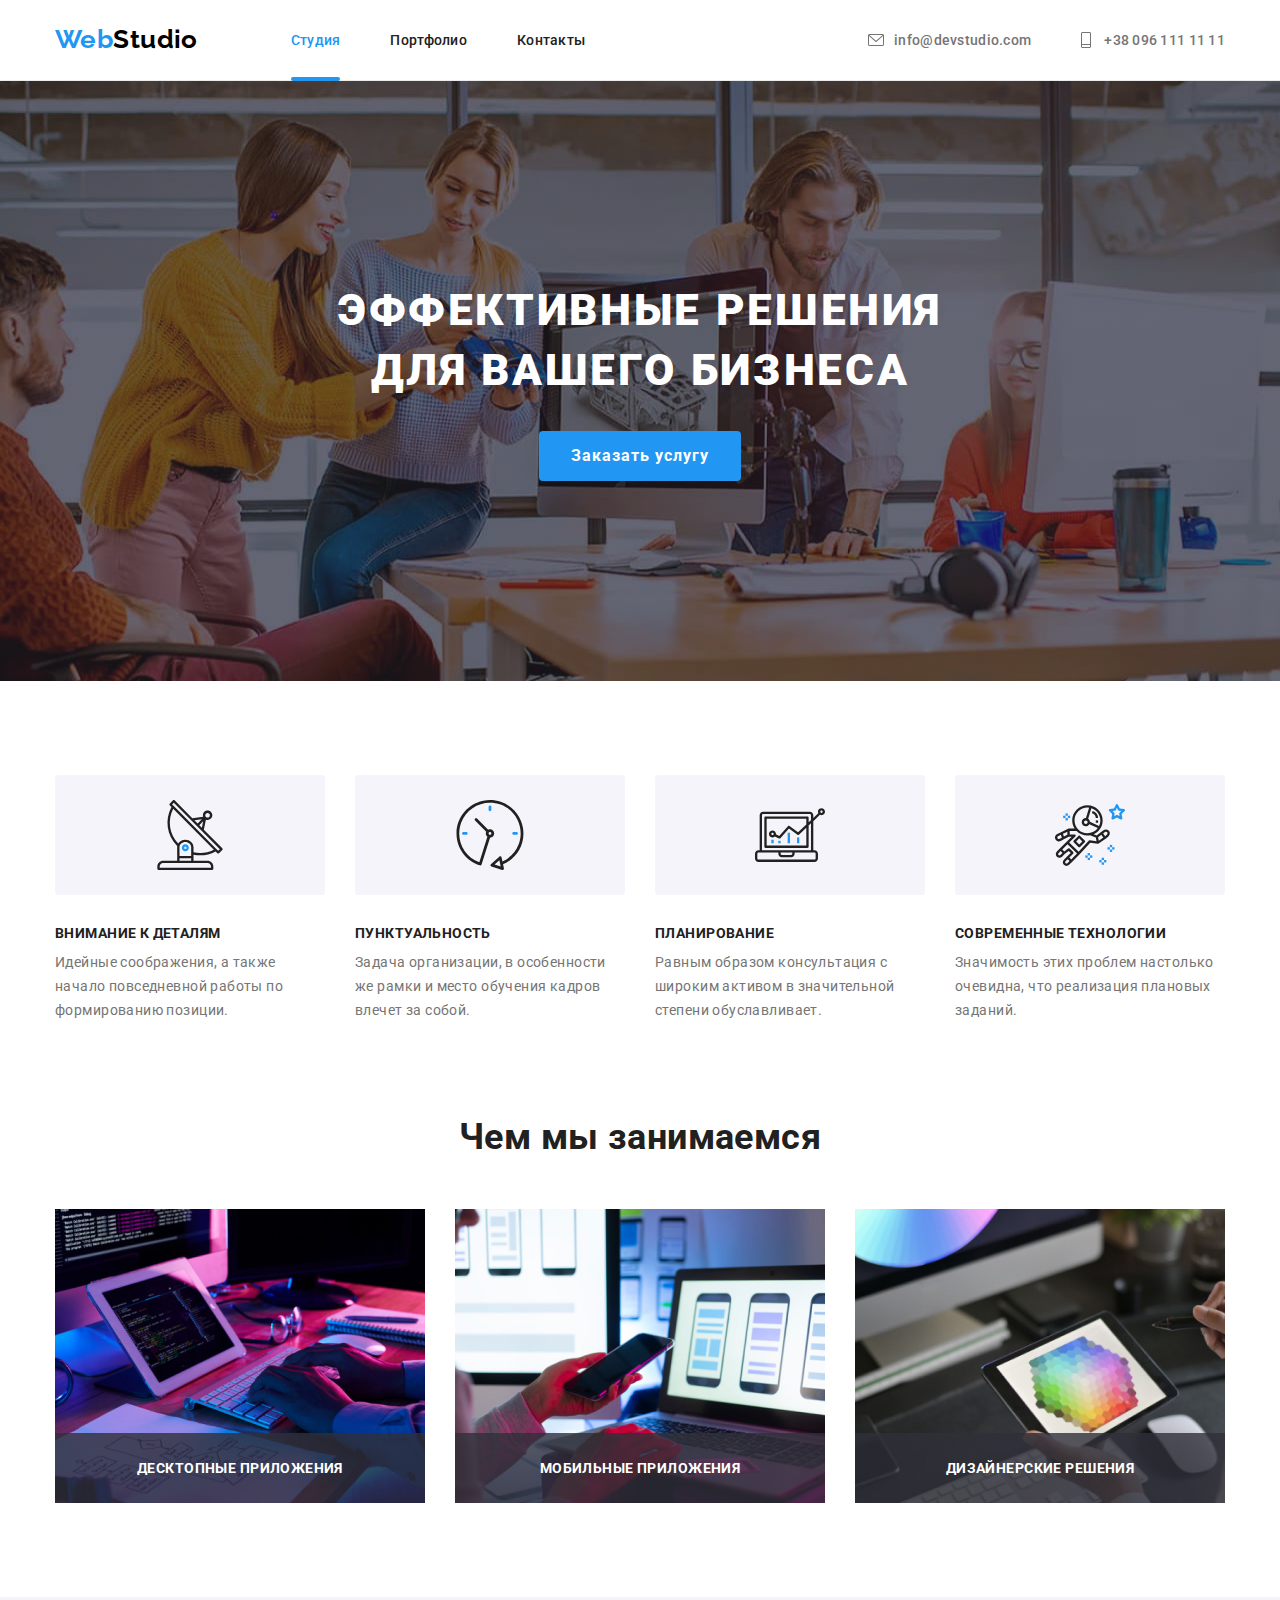
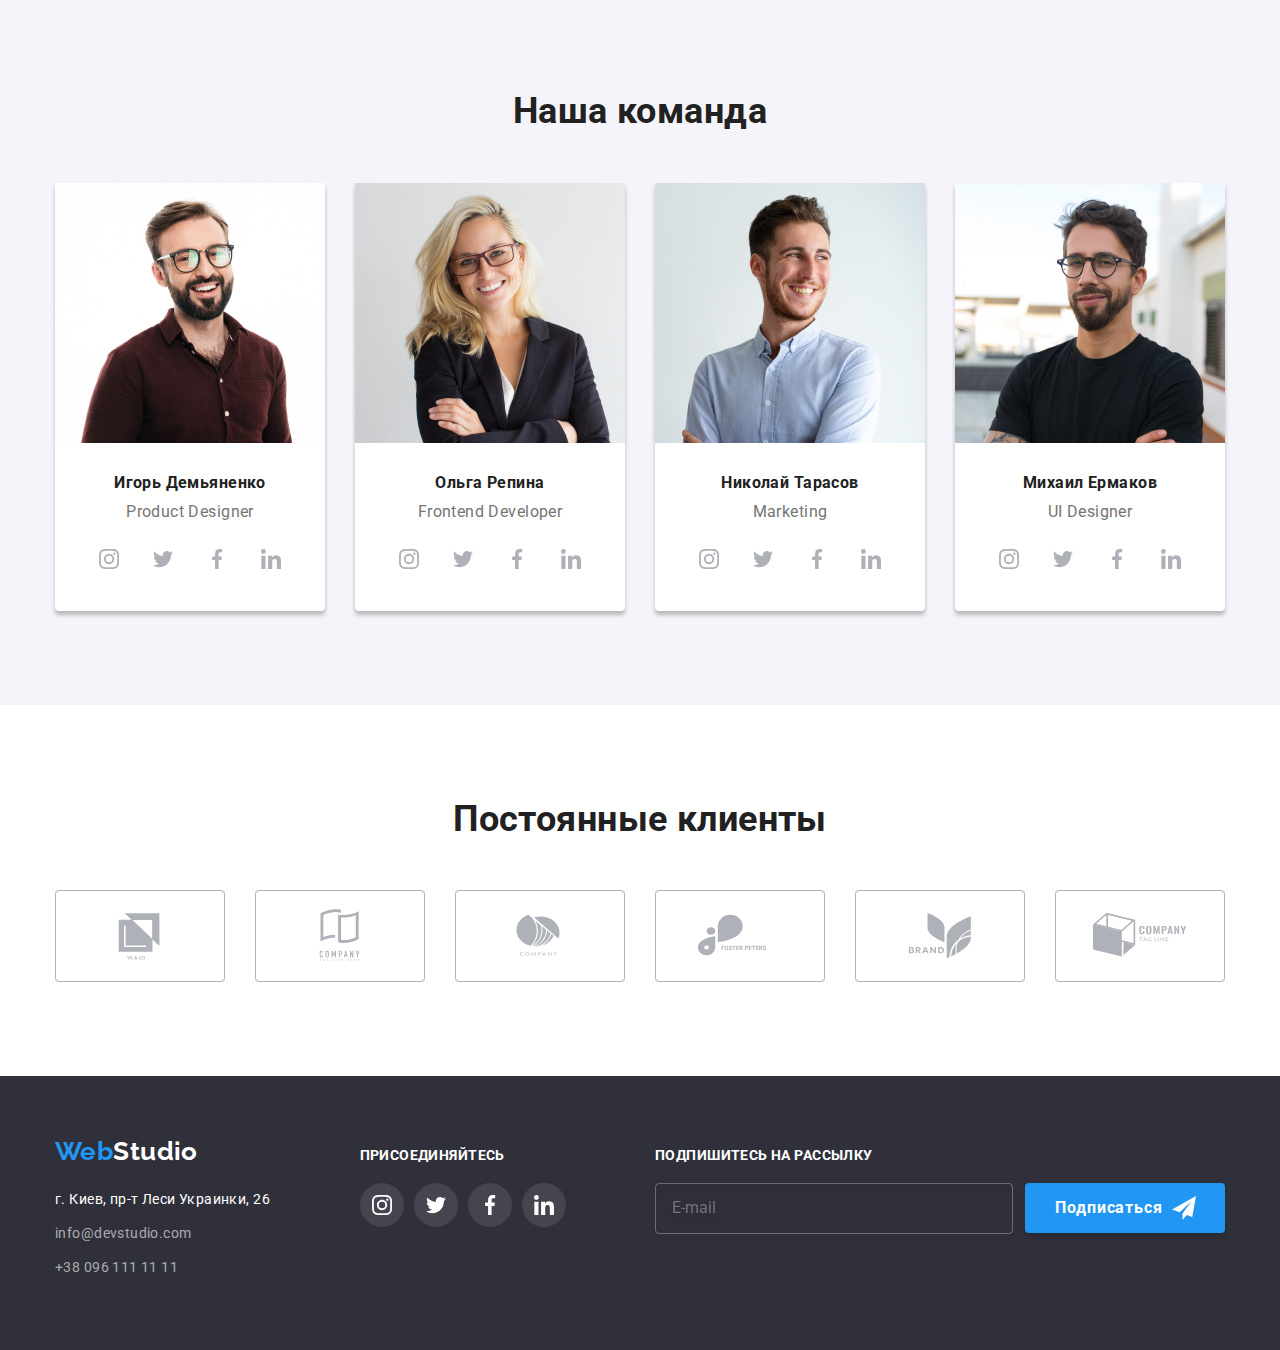
==== commit aef3ab06: "правки футера, бекдроп" ====
--- a/index.html
+++ b/index.html
@@ -4,7 +4,7 @@
     <meta charset="UTF-8" />
     <meta http-equiv="X-UA-Compatible" content="IE=edge" />
     <meta name="viewport" content="width=device-width, initial-scale=1.0" />
-    <title>goit-markup-hw-07</title>
+    <title>goit-markup-hw-08</title>
     <link
       href="https://fonts.googleapis.com/css2?family=Raleway:wght@700&family=Roboto:wght@400;500;700;900&family=Tangerine:wght@700&display=swap"
       rel="stylesheet"
@@ -561,7 +561,7 @@
                   href="https://goo.gl/maps/D3uRbkzvZpGUqhTm6"
                   target="_blank"
                   rel="noopener noreferrer"
-                  class="contacts-nav__link link"
+                  class="contacts-nav__link contacts-nav__link--address link"
                   >г. Киев, пр-т Леси Украинки, 26</a
                 >
               </li>
--- a/css/main.min.css
+++ b/css/main.min.css
@@ -3,5 +3,5 @@
  Consolas,  'Liberation Mono',  Menlo,- monospace;font-size:1em}small{font-size:80%}sub,sup{font-size:75%;line-height:0;position:relative;vertical-align:baseline}sub{bottom:-0.25em}sup{top:-0.5em}table{text-indent:0;border-color:inherit}button,input,optgroup,select,textarea{font-family:inherit;font-size:100%;line-height:1.15;margin:0}button,select{text-transform:none}button,[type='button'],[type='reset'],[type='submit']{-webkit-appearance:button}::-moz-focus-inner{border-style:none;padding:0}:-moz-focusring{outline:1px dotted ButtonText}:-moz-ui-invalid{box-shadow:none}legend{padding:0}progress{vertical-align:baseline}::-webkit-inner-spin-button,::-webkit-outer-spin-button{height:auto}[type='search']{-webkit-appearance:textfield;outline-offset:-2px}::-webkit-search-decoration{-webkit-appearance:none}::-webkit-file-upload-button{-webkit-appearance:button;font:inherit}summary{display:list-item}:root{--primary-white-color: #fff;--primary-text-color: #757575;--title-text-color: #212121;--accant-color: #2196f3;--portfolio-btn-color: #f5f4fa;--social-icon-color: #afb1b8;--slider-text-color: rgba(33, 150, 243, 0.9)}body{position:relative;font-family:"Roboto", sans-serif;font-size:14px;line-height:1.714;letter-spacing:0.03em;color:var(--primary-text-color);background-color:var(--primary-white-color)}img{display:block}.list{padding:0;margin:0;list-style:none}.hidden{position:absolute;white-space:nowrap;width:1px;height:1px;overflow:hidden;border:0;padding:0;clip:rect(0 0 0 0);clip-path:inset(50%);margin:-1px}.link{display:block;text-decoration:none;transition-property:color;transition-duration:250ms;transition-timing-function:cubic-bezier(0.4, 0, 0.2, 1)}.title{margin-top:0;margin-bottom:50px;font-size:28px;line-height:1.166;text-align:center;color:var(--title-text-color)}@media screen and (min-width: 1200px){.title{font-size:36px}}.section{padding:60px 0}@media screen and (min-width: 1200px){.section{padding:94px 0}}.flexing{display:flex}.link:hover,.link:focus,.nav .current,.accent{color:var(--accant-color)}img{display:block;width:100%;height:auto}.logo{font-family:"Raleway", sans-serif;text-decoration:none;font-weight:700;font-size:24px;line-height:1.166;color:#000}.header .logo{margin-right:93px;padding-top:16px;padding-bottom:16px}.footer .logo{color:var(--primary-white-color)}@media screen and (min-width: 768px){.header .logo{margin-right:84px;padding-top:26px;padding-bottom:26px}}@media screen and (min-width: 1200px){.logo{font-size:26px;line-height:1.192}.header .logo{margin-right:93px;padding-top:24px;padding-bottom:24px}}.button{padding:10px 32px;cursor:pointer;border:none;font-weight:700;font-size:16px;line-height:1.875;letter-spacing:0.06em;color:var(--primary-white-color);background-color:var(--accant-color);border-radius:4px;transition-property:background-color, color, box-shadow;transition-duration:250ms;transition-timing-function:cubic-bezier(0.4, 0, 0.2, 1)}.portfolio-nav__button{padding:6px 22px;font-weight:500;line-height:1.625;letter-spacing:0.03em;color:var(--title-text-color);background-color:var(--portfolio-btn-color)}.portfolio-nav__button:hover,.portfolio-nav__button:focus,.portfolio-nav__button.acctive{color:var(--primary-white-color);background-color:var(--accant-color);box-shadow:0px 4px 4px rgba(0,0,0,0.15)}.form__button{position:relative;padding:10px 29px;min-width:200px;height:50px;padding-right:61px;box-shadow:0px 4px 4px rgba(0,0,0,0.15);border-radius:4px}.form__icon{position:absolute;right:29px;top:13px;fill:var(--primary-white-color)}.button-close{position:absolute;top:8px;right:8px;display:flex;align-items:center;justify-content:center;width:30px;height:30px;border:1px solid rgba(0,0,0,0.1);border-radius:50%;cursor:pointer;background-color:inherit}.button-close:hover .button-close__icon,.button-close:focus .button-close__icon{fill:var(--accant-color)}.button-close__icon{transition-property:fill;transition-duration:250ms;transition-timing-function:cubic-bezier(0.4, 0, 0.2, 1)}.mabil-menu__btn{position:fixed;top:10px;right:0;cursor:pointer;border:none;background:transparent;z-index:2}.mabil-menu__btn:hover svg,.mabil-menu__btn:focus svg{fill:var(--accant-color)}@media screen and (min-width: 768px){.mabil-menu__btn{display:none}}.mabil-menu__btn .icon-menu-close{display:none}.mabil-menu__btn.is-open .icon-menu-close{display:block}.mabil-menu__btn.is-open .icon-menu-open{display:none}.social{display:flex;list-style:none;justify-content:center;align-items:center;padding:0;margin:0}.social__item:not(:last-child){margin-right:10px}.social__link{width:44px;height:44px;border-radius:50%;display:flex;justify-content:center;align-items:center;transition-property:background-color;transition-duration:250ms;transition-timing-function:cubic-bezier(0.4, 0, 0.2, 1)}.social__link svg{fill:var(--social-icon-color);transition-property:fill;transition-duration:250ms;transition-timing-function:cubic-bezier(0.4, 0, 0.2, 1)}.social .social__link:hover,.social .social__link:focus{background-color:var(--accant-color)}.social__link:hover>svg,.social__link:focus>svg{fill:var(--primary-white-color)}.social__link--dark{background-color:rgba(255,255,255,0.1)}.container{position:relative;max-width:480px;padding-left:15px;padding-right:15px;margin:0 auto}@media screen and (min-width: 768px){.container{max-width:768px}}@media screen and (min-width: 1200px){.container{max-width:1200px}}.header{border-bottom:1px solid #ececec}.header .container{display:flex}.header .nav{display:flex;align-items:center}.nav__link{line-height:47px;letter-spacing:0.02em}.nav__item:not(:last-child){margin-bottom:32px}.nav__link,.contacts-list__link{font-weight:500;line-height:1.142;letter-spacing:0.02em;color:var(--title-text-color)}.nav__link::after{content:"";display:inline-block;width:100%;height:4px;position:absolute;bottom:-1px;left:0;border-radius:2px;transition-property:background-color;transition-duration:250ms;transition-timing-function:cubic-bezier(0.4, 0, 0.2, 1)}.current::after{background-color:var(--accant-color)}.contacts-list__link{display:flex;color:var(--primary-text-color)}.contacts-list__link:hover .contacts-list__icon,.contacts-list__link:focus .contacts-list__icon{fill:var(--accant-color)}.contacts-list__icon{margin-right:10px;fill:var(--primary-text-color);transition-property:fill;transition-duration:250ms;transition-timing-function:cubic-bezier(0.4, 0, 0.2, 1)}.contacts-list__icon-tel{margin-left:-3px}.header__sicials{display:none}.header__sicials-item{padding:0 10px;border-right:1px solid rgba(33,33,33,0.2)}.header__sicials-item:last-child{padding-right:0;border:none}.header__sicials-item:first-child{padding-left:0}.header-socials-link{text-decoration:none;font-size:18px;line-height:1.22;font-weight:500;color:var(--accant-color)}.header__menu.is-open{display:flex}@media screen and (min-width: 768px){.header>.container,.nav-list{display:flex;text-align:center}.contacts-list{display:flex;margin-left:auto}.nav__item:not(:last-child){margin-right:50px}.header__menu{display:flex;width:100%}.nav__item:not(:last-child){margin-bottom:0}.nav__link{position:relative;padding:32px 0}}@media screen and (min-width: 768px) and (max-width: 1199.02px){.contacts-list{display:block;margin-top:auto;margin-bottom:auto}.contacts-list__link{padding:5px 0}}@media screen and (min-width: 1200px){.contacts-list__item:not(:last-child){margin-right:50px}.contacts-list__link{padding-top:32px;padding-bottom:32px}}@media screen and (max-width: 767px){.header__menu{display:flex;flex-direction:column;position:fixed;width:100vw;height:100vh;top:0;left:0;padding:48px 40px;background:#fff;z-index:1}.contacts-list{display:flex;flex-direction:column-reverse;margin-top:auto;margin-bottom:64px}.contacts-list__link--tel{font-size:34px;color:var(--accant-color)}.contacts-list__link--mail{font-size:24px;padding-top:32px;padding-bottom:64px}.nav__link{font-size:40px}.contacts-list__icon{display:none}.header__sicials{display:flex;flex-wrap:wrap}.header__menu{display:none}.nav__link::after{display:none}}@media screen and (max-width: 378px){.contacts-list__link--tel{font-size:24px}.header__sicials{justify-content:center}.header__sicials-item{padding:0 5px}}.hero{background-image:linear-gradient(to right, rgba(47,48,58,0.4), rgba(47,48,58,0.4)),url("../../images/hero-mob.jpg");background-position:center top;background-repeat:no-repeat;width:100%;margin:0 auto;padding:118px 0;text-align:center;background-size:cover}@media screen and (min-width: 481px){.hero{background-image:linear-gradient(to right, rgba(47,48,58,0.4), rgba(47,48,58,0.4)),url("../../images/hero-mob.jpg")}}@media screen and (min-width: 481px) and (min-device-pixel-ratio: 2), screen and (min-width: 481px) and (-webkit-min-device-pixel-ratio: 2), screen and (min-width: 481px) and (min-resolution: 192dpi), screen and (min-width: 481px) and (min-resolution: 2dppx){.hero{background-image:linear-gradient(to right, rgba(47,48,58,0.4), rgba(47,48,58,0.4)),url("../../images/hero-mob@2x.jpg")}}@media screen and (min-width: 768px){.hero{background-image:linear-gradient(to right, rgba(47,48,58,0.4), rgba(47,48,58,0.4)),url("../../images/hero-tab.jpg")}}@media screen and (min-width: 768px) and (min-device-pixel-ratio: 2), screen and (min-width: 768px) and (-webkit-min-device-pixel-ratio: 2), screen and (min-width: 768px) and (min-resolution: 192dpi), screen and (min-width: 768px) and (min-resolution: 2dppx){.hero{background-image:linear-gradient(to right, rgba(47,48,58,0.4), rgba(47,48,58,0.4)),url("../../images/hero-tab@2x.jpg")}}@media screen and (min-width: 1280px){.hero{background-image:linear-gradient(to right, rgba(47,48,58,0.4), rgba(47,48,58,0.4)),url("../../images/hero-desk.jpg");max-width:1600px;padding:200px 0}}@media screen and (min-width: 1280px) and (min-device-pixel-ratio: 2), screen and (min-width: 1280px) and (-webkit-min-device-pixel-ratio: 2), screen and (min-width: 1280px) and (min-resolution: 192dpi), screen and (min-width: 1280px) and (min-resolution: 2dppx){.hero{background-image:linear-gradient(to right, rgba(47,48,58,0.4), rgba(47,48,58,0.4)),url("../../images/hero-desk@2x.jpg")}}.hero__title{max-width:380px;margin:0 auto 30px auto;font-weight:900;font-size:24px;line-height:1.61;letter-spacing:0.06em;text-transform:uppercase;color:var(--primary-white-color)}@media screen and (min-width: 768px){.hero__title{max-width:420px;font-size:26px;line-height:1.61}}@media screen and (min-width: 1280px){.hero__title{max-width:696px;font-size:44px;line-height:1.36}}.hero__button:hover{background-color:#188ce8;box-shadow:0px 4px 4px rgba(0,0,0,0.15)}.features__item::before{content:"";display:block;height:120px;border-radius:4px;background-color:#f5f4fa;background-position:center center;background-size:70px 70px;background-repeat:no-repeat;margin-bottom:30px}.features__item--icon1::before{background-image:url("../images/antenna.svg")}.features__item--icon2::before{background-image:url("../images/clock.svg")}.features__item--icon3::before{background-image:url("../images/diagram.svg")}.features__item--icon4::before{background-image:url("../images/astronaut.svg")}.features__title{margin-bottom:10px;font-size:14px;line-height:1.142;text-transform:uppercase;text-align:center}.features__text{margin:0}@media screen and (min-width: 768px){.features{display:flex;flex-wrap:wrap}.features__item{width:354px}.features__title{text-align:start}}@media screen and (max-width: 1199.02px){.features{margin:-15px}.features__item{margin:15px}}@media screen and (min-width: 1200px){.section-features{padding-bottom:0}.features__item{width:270px}.features__item:not(:last-child){margin-right:30px}}.work-section{display:none}.work__item:not(:last-child){margin-right:30px}.work__item{position:relative}.work__title{position:absolute;bottom:0;left:0;margin:0;padding:27px 0;width:100%;text-align:center;font-size:14px;line-height:1.142;text-transform:uppercase;color:var(--primary-white-color);background-color:rgba(47,48,58,0.8)}@media screen and (min-width: 1200px){.work-section{display:block}}.clients{display:flex;flex-wrap:wrap;justify-content:center;margin:-15px}.clients__item{margin:15px}.clients__link{width:210px;height:92px;display:flex;justify-content:center;align-items:center;border:1px solid var(--social-icon-color);border-radius:4px;transition-property:border-color;transition-duration:250ms;transition-timing-function:cubic-bezier(0.4, 0, 0.2, 1)}.clients__link:hover svg,.clients__link:focus svg{fill:var(--accant-color)}.clients__link:hover,.clients__link:focus{border-color:var(--accant-color)}.clients__link svg{fill:var(--social-icon-color);transition-property:fill;transition-duration:250ms;transition-timing-function:cubic-bezier(0.4, 0, 0.2, 1)}@media screen and (min-width: 768px){.clients__link{width:226px}}@media screen and (min-width: 1200px){.clients{margin:0}.clients__link{width:170px}.clients__item{margin:0}.clients__item:not(:last-child){margin-right:30px}}.section-team{background-color:#f5f4fa}.team__item{margin-bottom:30px;border-radius:0 0 4px 4px;box-shadow:0px 4px 4px 0px rgba(0,0,0,0.25);background-color:var(--primary-white-color)}@media screen and (min-width: 768px){.team__item{width:calc((100% - 4 * 15px) / 2);margin-bottom:0;margin:15px}}@media screen and (min-width: 1200px){.team__item{width:calc((100% - 8 * 15px) / 4)}}.participant{padding:30px 10px}.participant__title,.participant__text{margin:0;font-size:16px;line-height:1.187;text-align:center}.participant__title{margin-bottom:10px}.participant__text{margin-bottom:16px}@media screen and (min-width: 768px){.team{display:flex;flex-wrap:wrap;margin:-15px}}.footer{padding-top:60px;padding-bottom:60px;background-color:#2f303a;text-align:center}.contacts-nav__link{font-style:normal;color:rgba(255,255,255,0.6)}.contacts-nav__link:hover,.contacts-nav__link:focus{color:var(--accant-color)}.address{margin-top:20px}.contacts-nav__item{margin-bottom:10px}.contacts-nav__item:not(:last-child){margin-bottom:10px}.footer-title{margin:0;margin-bottom:20px;font-size:14px;line-height:1.142;letter-spacing:0.03em;text-transform:uppercase;text-align:center;color:var(--primary-white-color)}.footer__join{margin:60px 0}.footer__join svg{fill:var(--primary-white-color)}.form__input{margin-bottom:20px;padding:15px 16px;border:1px solid rgba(255,255,255,0.3);filter:drop-shadow(0px 4px 4px rgba(0,0,0,0.15));border-radius:4px;width:100%;font-size:16px;color:var(--primary-white-color);background-color:transparent}@media screen and (min-width: 768px){.form__input{display:block;max-width:450px;margin:0 auto 20px auto}.footer__join{margin:65px 0 102px 0}}@media screen and (min-width: 768px) and (max-width: 1199.02px){.footer__info,.footer__join{width:50%;margin-top:0}.form-block{width:100%}.footer__container{display:flex;flex-wrap:wrap;align-items:baseline}}@media screen and (min-width: 1200px){.footer__container{display:flex;justify-content:space-between;align-items:baseline}.footer{text-align:start}.footer-title{text-align:start}.footer__join{margin:0}.form{display:flex;justify-content:space-between}.form__input{margin:0;width:358px}.form__button{margin-left:12px}}.backdrop{position:fixed;top:0;left:0;display:flex;justify-content:center;align-items:center;width:100%;height:100%;opacity:1;transition:opacity 250ms;background-color:rgba(0,0,0,0.2)}.backdrop.is-hidden{opacity:0;pointer-events:none}.model{position:relative;padding:40px;max-width:450px;line-height:0;box-shadow:0px 1px 3px rgba(0,0,0,0.12),0px 1px 1px rgba(0,0,0,0.14),0px 2px 1px rgba(0,0,0,0.2);border-radius:4px;background-color:white}@media screen and (min-width: 1200px){.model{max-width:528px}}.model__title{display:block;margin-bottom:12px;font-size:20px;line-height:1.15;text-align:center;color:var(--title-text-color)}.model-form{display:flex;flex-direction:column;align-items:center}.model-form__label{position:relative;width:100%}.model-form__label:hover .model-form__icon,.model-form__input:focus+.model-form__icon{fill:var(--accant-color)}.model-form__input:focus{border:1px solid var(--accant-color)}.model-form__label:not(:last-child){margin-bottom:10px}.model-form__label .model-form__input{padding:12px 42px;height:40px;border:1px solid rgba(33,33,33,0.2);border-radius:4px;resize:none;outline:none;transition-property:border;transition-duration:250ms;transition-timing-function:cubic-bezier(0.4, 0, 0.2, 1)}.model-form__label .model-form__input,.model-form__label .model-form__comment{width:100%}.model-form__comment{display:block;height:120px;padding:12px 16px;border:1px solid rgba(33,33,33,0.2);border-radius:4px;resize:none;outline:none;transition-property:border;transition-duration:250ms;transition-timing-function:cubic-bezier(0.4, 0, 0.2, 1)}.model-form__label:hover .model-form__input,.model-form__comment:hover,.model-form__input:focus,.model-form__comment:focus{border:1px solid var(--accant-color)}.model-form__name{display:inline-block;margin-bottom:4px;font-size:12px;line-height:1.16;letter-spacing:0.01em;color:var(--primary-text-color)}.checkbox-name{font-size:12px;line-height:1.71;margin-left:7px}@media screen and (min-width: 1200px){.checkbox-name{font-size:14px}}.model-form__label .checkbox-link{color:var(--accant-color)}.model .label-checkbox{margin-bottom:30px;display:flex;justify-content:center;align-items:center}.model .label-comment{margin-bottom:20px}.model-form__comment::placeholder{line-height:1.142;letter-spacing:0.01em;color:rgba(117,117,117,0.5)}.model-form__icon{position:absolute;bottom:12px;left:12px;transition-property:fill;transition-duration:250ms;transition-timing-function:cubic-bezier(0.4, 0, 0.2, 1)}.model .button{display:block;margin:0 auto;min-width:200px;box-shadow:0px 4px 4px rgba(0,0,0,0.15)}.model .button:hover{background-color:#188ce8}.checkbox-icon{fill:var(--primary-white-color)}.checkbox-box{display:flex;justify-content:center;align-items:center;width:16px;height:15px;outline:2px solid var(--title-text-color);outline-offset:-2px;border-radius:2px;pointer-events:none;flex-shrink:0;transition-property:fill, outline, background-color;transition-duration:250ms;transition-timing-function:cubic-bezier(0.4, 0, 0.2, 1)}.model-form__checkbox:focus+.checkbox-box{border:3px solid var(--primary-text-color)}.model-form__checkbox{width:16px;height:16px}.model-form__checkbox:checked+.checkbox-box{background-color:var(--accant-color);fill:var(--primary-white-color);outline:2px solid var(--accant-color)}.portfolio-nav{margin-top:-15px;margin-right:-8px;margin-bottom:40px;display:flex;flex-wrap:wrap}@media screen and (min-width: 768px){.portfolio-nav{margin-bottom:30px}}@media screen and (min-width: 1200px){.portfolio-nav{margin-bottom:50px}}.portfolio-nav__item{margin-right:8px;margin-top:15px}.portfolio-list{display:flex;flex-wrap:wrap;justify-content:start;margin:-15px}.portfolio-list__item{display:flex;margin:15px;transition-property:box-shadow;transition-duration:250ms;transition-timing-function:cubic-bezier(0.4, 0, 0.2, 1)}@media screen and (min-width: 768px){.portfolio-list__item{width:calc((100% - 4 * 15px) / 2)}}@media screen and (min-width: 1200px){.portfolio-list__item{width:calc((100% - 6 * 15px) / 3)}}.portfolio-list__link:hover{box-shadow:0px 1px 1px rgba(0,0,0,0.12),0px 4px 4px rgba(0,0,0,0.06),1px 4px 6px rgba(0,0,0,0.16)}.portfolio-list__name{flex-grow:1;padding:20px 24px;border-right:1px solid #eeeeee;border-bottom:1px solid #eeeeee;border-left:1px solid #eeeeee}.portfolio-list__title{margin:0;margin-bottom:4px;font-size:18px;line-height:2;letter-spacing:0.06em;text-align:start;color:var(--title-text-color)}.portfolio-list__text{margin:0;font-size:16px;line-height:1.875;color:var(--primary-text-color)}.slider{position:relative;overflow:hidden}.slider__text{position:absolute;top:0;left:0;width:100%;height:100%;transform:translateY(100%);margin:0;padding:63px 24px 0 24px;font-size:18px;line-height:1.555;letter-spacing:0.03em;color:var(--primary-white-color);background-color:var(--slider-text-color);transition-property:transform;transition-duration:250ms;transition-timing-function:cubic-bezier(0.4, 0, 0.2, 1)}.portfolio-list__link:hover .slider__text,.portfolio-list__link:focus .slider__text{transform:translateY(0)}@media screen and (min-width: 768px){.portfolio-nav{justify-content:center}}.portfolio-list__link{display:flex;flex-direction:column;width:100%}
+ monospace;font-size:1em}small{font-size:80%}sub,sup{font-size:75%;line-height:0;position:relative;vertical-align:baseline}sub{bottom:-0.25em}sup{top:-0.5em}table{text-indent:0;border-color:inherit}button,input,optgroup,select,textarea{font-family:inherit;font-size:100%;line-height:1.15;margin:0}button,select{text-transform:none}button,[type='button'],[type='reset'],[type='submit']{-webkit-appearance:button}::-moz-focus-inner{border-style:none;padding:0}:-moz-focusring{outline:1px dotted ButtonText}:-moz-ui-invalid{box-shadow:none}legend{padding:0}progress{vertical-align:baseline}::-webkit-inner-spin-button,::-webkit-outer-spin-button{height:auto}[type='search']{-webkit-appearance:textfield;outline-offset:-2px}::-webkit-search-decoration{-webkit-appearance:none}::-webkit-file-upload-button{-webkit-appearance:button;font:inherit}summary{display:list-item}:root{--primary-white-color: #fff;--primary-text-color: #757575;--title-text-color: #212121;--accant-color: #2196f3;--portfolio-btn-color: #f5f4fa;--social-icon-color: #afb1b8;--slider-text-color: rgba(33, 150, 243, 0.9)}body{position:relative;font-family:"Roboto", sans-serif;font-size:14px;line-height:1.714;letter-spacing:0.03em;color:var(--primary-text-color);background-color:var(--primary-white-color)}img{display:block}.list{padding:0;margin:0;list-style:none}.hidden{position:absolute;white-space:nowrap;width:1px;height:1px;overflow:hidden;border:0;padding:0;clip:rect(0 0 0 0);clip-path:inset(50%);margin:-1px}.link{display:block;text-decoration:none;transition-property:color;transition-duration:250ms;transition-timing-function:cubic-bezier(0.4, 0, 0.2, 1)}.title{margin-top:0;margin-bottom:50px;font-size:28px;line-height:1.166;text-align:center;color:var(--title-text-color)}@media screen and (min-width: 1200px){.title{font-size:36px}}.section{padding:60px 0}@media screen and (min-width: 1200px){.section{padding:94px 0}}.flexing{display:flex}.link:hover,.link:focus,.nav .current,.accent{color:var(--accant-color)}img{display:block;width:100%;height:auto}.logo{font-family:"Raleway", sans-serif;text-decoration:none;font-weight:700;font-size:24px;line-height:1.166;color:#000}.header .logo{margin-right:93px;padding-top:16px;padding-bottom:16px}.footer .logo{color:var(--primary-white-color)}@media screen and (min-width: 768px){.header .logo{margin-right:84px;padding-top:26px;padding-bottom:26px}}@media screen and (min-width: 1200px){.logo{font-size:26px;line-height:1.192}.header .logo{margin-right:93px;padding-top:24px;padding-bottom:24px}}.button{padding:10px 32px;cursor:pointer;border:none;font-weight:700;font-size:16px;line-height:1.875;letter-spacing:0.06em;color:var(--primary-white-color);background-color:var(--accant-color);border-radius:4px;transition-property:background-color, color, box-shadow;transition-duration:250ms;transition-timing-function:cubic-bezier(0.4, 0, 0.2, 1)}.portfolio-nav__button{padding:6px 22px;font-weight:500;line-height:1.625;letter-spacing:0.03em;color:var(--title-text-color);background-color:var(--portfolio-btn-color)}.portfolio-nav__button:hover,.portfolio-nav__button:focus,.portfolio-nav__button.acctive{color:var(--primary-white-color);background-color:var(--accant-color);box-shadow:0px 4px 4px rgba(0,0,0,0.15)}.form__button{position:relative;padding:10px 29px;min-width:200px;height:50px;padding-right:61px;box-shadow:0px 4px 4px rgba(0,0,0,0.15);border-radius:4px}.form__icon{position:absolute;right:29px;top:13px;fill:var(--primary-white-color)}.button-close{position:absolute;top:8px;right:8px;display:flex;align-items:center;justify-content:center;width:30px;height:30px;border:1px solid rgba(0,0,0,0.1);border-radius:50%;cursor:pointer;background-color:inherit}.button-close:hover .button-close__icon,.button-close:focus .button-close__icon{fill:var(--accant-color)}.button-close__icon{transition-property:fill;transition-duration:250ms;transition-timing-function:cubic-bezier(0.4, 0, 0.2, 1)}.mabil-menu__btn{position:absolute;top:10px;right:0;cursor:pointer;border:none;background:transparent;z-index:2}.mabil-menu__btn:hover svg,.mabil-menu__btn:focus svg{fill:var(--accant-color)}@media screen and (min-width: 768px){.mabil-menu__btn{display:none}}.mabil-menu__btn .icon-menu-close{display:none}.mabil-menu__btn.is-open .icon-menu-close{display:block}.mabil-menu__btn.is-open .icon-menu-open{display:none}.social{display:flex;list-style:none;justify-content:center;align-items:center;padding:0;margin:0}.social__item:not(:last-child){margin-right:10px}.social__link{width:44px;height:44px;border-radius:50%;display:flex;justify-content:center;align-items:center;transition-property:background-color;transition-duration:250ms;transition-timing-function:cubic-bezier(0.4, 0, 0.2, 1)}.social__link svg{fill:var(--social-icon-color);transition-property:fill;transition-duration:250ms;transition-timing-function:cubic-bezier(0.4, 0, 0.2, 1)}.social .social__link:hover,.social .social__link:focus{background-color:var(--accant-color)}.social__link:hover>svg,.social__link:focus>svg{fill:var(--primary-white-color)}.social__link--dark{background-color:rgba(255,255,255,0.1)}.container{position:relative;max-width:480px;padding-left:15px;padding-right:15px;margin:0 auto}@media screen and (min-width: 768px){.container{max-width:768px}}@media screen and (min-width: 1200px){.container{max-width:1200px}}.header{border-bottom:1px solid #ececec}.header .container{display:flex}.header .nav{display:flex;align-items:center}.nav__link{line-height:47px;letter-spacing:0.02em}.nav__item:not(:last-child){margin-bottom:32px}.nav__link,.contacts-list__link{font-weight:500;line-height:1.142;letter-spacing:0.02em;color:var(--title-text-color)}.nav__link::after{content:"";display:inline-block;width:100%;height:4px;position:absolute;bottom:-1px;left:0;border-radius:2px;transition-property:background-color;transition-duration:250ms;transition-timing-function:cubic-bezier(0.4, 0, 0.2, 1)}.current::after{background-color:var(--accant-color)}.contacts-list__link{display:flex;color:var(--primary-text-color)}.contacts-list__link:hover .contacts-list__icon,.contacts-list__link:focus .contacts-list__icon{fill:var(--accant-color)}.contacts-list__icon{margin-right:10px;fill:var(--primary-text-color);transition-property:fill;transition-duration:250ms;transition-timing-function:cubic-bezier(0.4, 0, 0.2, 1)}.contacts-list__icon-tel{margin-left:-3px}.header__sicials{display:none}.header__sicials-item{padding:0 10px;border-right:1px solid rgba(33,33,33,0.2)}.header__sicials-item:last-child{padding-right:0;border:none}.header__sicials-item:first-child{padding-left:0}.header-socials-link{text-decoration:none;font-size:18px;line-height:1.22;font-weight:500;color:var(--accant-color)}.header__menu.is-open{display:flex}@media screen and (min-width: 768px){.header>.container,.nav-list{display:flex;text-align:center}.contacts-list{display:flex;margin-left:auto}.nav__item:not(:last-child){margin-right:50px}.header__menu{display:flex;width:100%}.nav__item:not(:last-child){margin-bottom:0}.nav__link{position:relative;padding:32px 0}}@media screen and (min-width: 768px) and (max-width: 1199.02px){.contacts-list{display:block;margin-top:auto;margin-bottom:auto}.contacts-list__link{padding:5px 0}}@media screen and (min-width: 1200px){.contacts-list__item:not(:last-child){margin-right:50px}.contacts-list__link{padding-top:32px;padding-bottom:32px}}@media screen and (max-width: 767px){.header__menu{display:flex;flex-direction:column;position:fixed;width:100vw;height:100vh;top:0;left:0;padding:48px 40px;background:#fff;z-index:1}.contacts-list{display:flex;flex-direction:column-reverse;margin-top:auto;margin-bottom:64px}.contacts-list__link--tel{font-size:34px;color:var(--accant-color)}.contacts-list__link--mail{font-size:24px;padding-top:32px;padding-bottom:64px}.nav__link{font-size:40px}.contacts-list__icon{display:none}.header__sicials{display:flex;flex-wrap:wrap}.header__menu{display:none}.nav__link::after{display:none}}@media screen and (max-width: 378px){.contacts-list__link--tel{font-size:24px}.header__sicials{justify-content:center}.header__sicials-item{padding:0 5px}}.hero{background-position:center top;background-repeat:no-repeat;width:100%;margin:0 auto;padding:118px 0;text-align:center;background-size:cover}@media screen and (max-width: 767.02px){.hero{background-image:linear-gradient(to right, rgba(47,48,58,0.4), rgba(47,48,58,0.4)),url("../images/hero-mob.jpg")}}@media screen and (max-width: 767.02px) and (min-device-pixel-ratio: 2), screen and (max-width: 767.02px) and (-webkit-min-device-pixel-ratio: 2), screen and (max-width: 767.02px) and (min-resolution: 192dpi), screen and (max-width: 767.02px) and (min-resolution: 2dppx){.hero{background-image:linear-gradient(to right, rgba(47,48,58,0.4), rgba(47,48,58,0.4)),url("../images/hero-mob@2x.jpg")}}@media screen and (min-width: 768px){.hero{background-image:linear-gradient(to right, rgba(47,48,58,0.4), rgba(47,48,58,0.4)),url("../images/hero-tab.jpg")}}@media screen and (min-width: 768px) and (min-device-pixel-ratio: 2), screen and (min-width: 768px) and (-webkit-min-device-pixel-ratio: 2), screen and (min-width: 768px) and (min-resolution: 192dpi), screen and (min-width: 768px) and (min-resolution: 2dppx){.hero{background-image:linear-gradient(to right, rgba(47,48,58,0.4), rgba(47,48,58,0.4)),url("../images/hero-tab@2x.jpg")}}@media screen and (min-width: 1280px){.hero{background-image:linear-gradient(to right, rgba(47,48,58,0.4), rgba(47,48,58,0.4)),url("../images/hero-desk.jpg");max-width:1600px;padding:200px 0}}@media screen and (min-width: 1280px) and (min-device-pixel-ratio: 2), screen and (min-width: 1280px) and (-webkit-min-device-pixel-ratio: 2), screen and (min-width: 1280px) and (min-resolution: 192dpi), screen and (min-width: 1280px) and (min-resolution: 2dppx){.hero{background-image:linear-gradient(to right, rgba(47,48,58,0.4), rgba(47,48,58,0.4)),url("../images/hero-desk@2x.jpg")}}.hero__title{max-width:380px;margin:0 auto 30px auto;font-weight:900;font-size:24px;line-height:1.61;letter-spacing:0.06em;text-transform:uppercase;color:var(--primary-white-color)}@media screen and (min-width: 768px){.hero__title{max-width:420px;font-size:26px;line-height:1.61}}@media screen and (min-width: 1280px){.hero__title{max-width:696px;font-size:44px;line-height:1.36}}.hero__button:hover{background-color:#188ce8;box-shadow:0px 4px 4px rgba(0,0,0,0.15)}.features__item::before{content:"";display:block;height:120px;border-radius:4px;background-color:#f5f4fa;background-position:center center;background-size:70px 70px;background-repeat:no-repeat;margin-bottom:30px}.features__item--icon1::before{background-image:url("../images/antenna.svg")}.features__item--icon2::before{background-image:url("../images/clock.svg")}.features__item--icon3::before{background-image:url("../images/diagram.svg")}.features__item--icon4::before{background-image:url("../images/astronaut.svg")}.features__title{margin-bottom:10px;font-size:14px;line-height:1.142;text-transform:uppercase;text-align:center}.features__text{margin:0}@media screen and (min-width: 768px){.features{display:flex;flex-wrap:wrap}.features__item{width:354px}.features__title{text-align:start}}@media screen and (max-width: 1199.02px){.features{margin:-15px}.features__item{margin:15px}}@media screen and (min-width: 1200px){.section-features{padding-bottom:0}.features__item{width:270px}.features__item:not(:last-child){margin-right:30px}}.work-section{display:none}.work__item:not(:last-child){margin-right:30px}.work__item{position:relative}.work__title{position:absolute;bottom:0;left:0;margin:0;padding:27px 0;width:100%;text-align:center;font-size:14px;line-height:1.142;text-transform:uppercase;color:var(--primary-white-color);background-color:rgba(47,48,58,0.8)}@media screen and (min-width: 1200px){.work-section{display:block}}.clients{display:flex;flex-wrap:wrap;justify-content:center;margin:-15px}.clients__item{margin:15px}.clients__link{width:210px;height:92px;display:flex;justify-content:center;align-items:center;border:1px solid var(--social-icon-color);border-radius:4px;transition-property:border-color;transition-duration:250ms;transition-timing-function:cubic-bezier(0.4, 0, 0.2, 1)}.clients__link:hover svg,.clients__link:focus svg{fill:var(--accant-color)}.clients__link:hover,.clients__link:focus{border-color:var(--accant-color)}.clients__link svg{fill:var(--social-icon-color);transition-property:fill;transition-duration:250ms;transition-timing-function:cubic-bezier(0.4, 0, 0.2, 1)}@media screen and (min-width: 768px){.clients__link{width:226px}}@media screen and (min-width: 1200px){.clients{margin:0}.clients__link{width:170px}.clients__item{margin:0}.clients__item:not(:last-child){margin-right:30px}}.section-team{background-color:#f5f4fa}.team__item{margin-bottom:30px;border-radius:0 0 4px 4px;box-shadow:0px 4px 4px 0px rgba(0,0,0,0.25);background-color:var(--primary-white-color)}@media screen and (min-width: 768px){.team__item{width:calc((100% - 4 * 15px) / 2);margin-bottom:0;margin:15px}}@media screen and (min-width: 1200px){.team__item{width:calc((100% - 8 * 15px) / 4)}}.participant{padding:30px 10px}.participant__title,.participant__text{margin:0;font-size:16px;line-height:1.187;text-align:center}.participant__title{margin-bottom:10px}.participant__text{margin-bottom:16px}@media screen and (min-width: 768px){.team{display:flex;flex-wrap:wrap;margin:-15px}}.footer{padding-top:60px;padding-bottom:60px;background-color:#2f303a;text-align:center}.contacts-nav__link{font-style:normal;color:rgba(255,255,255,0.6)}.contacts-nav__link:hover,.contacts-nav__link:focus{color:var(--accant-color)}.contacts-nav__link--address{color:var(--primary-white-color)}.address{margin-top:20px}.contacts-nav__item{margin-bottom:10px}.contacts-nav__item:not(:last-child){margin-bottom:10px}.footer-title{margin:0;margin-bottom:20px;font-size:14px;line-height:1.142;letter-spacing:0.03em;text-transform:uppercase;text-align:center;color:var(--primary-white-color)}.footer__join{margin:60px 0}.footer__join svg{fill:var(--primary-white-color)}.form__input{margin-bottom:20px;padding:15px 16px;border:1px solid rgba(255,255,255,0.3);filter:drop-shadow(0px 4px 4px rgba(0,0,0,0.15));border-radius:4px;width:100%;font-size:16px;color:var(--primary-white-color);background-color:transparent}@media screen and (min-width: 768px){.form__input{display:block;max-width:450px;margin:0 auto 20px auto}.footer__join{margin:65px 0 102px 0}}@media screen and (min-width: 768px) and (max-width: 1199.02px){.footer__info,.footer__join{margin-top:0}.form-block{width:100%}.footer__container{display:flex;flex-wrap:wrap;justify-content:space-around;align-items:baseline}}@media screen and (min-width: 1200px){.footer__container{display:flex;justify-content:space-between;align-items:baseline}.footer{text-align:start}.footer-title{text-align:start}.footer__join{margin:0}.form{display:flex;justify-content:space-between}.form__input{margin:0;width:358px}.form__button{margin-left:12px}}.backdrop{position:fixed;top:0;left:0;display:flex;justify-content:center;align-items:center;width:100%;height:100%;z-index:100;opacity:1;transition:opacity 250ms;background-color:rgba(0,0,0,0.2)}.backdrop.is-hidden{opacity:0;pointer-events:none}.model{position:relative;padding:40px;max-width:450px;line-height:0;box-shadow:0px 1px 3px rgba(0,0,0,0.12),0px 1px 1px rgba(0,0,0,0.14),0px 2px 1px rgba(0,0,0,0.2);border-radius:4px;background-color:white}@media screen and (min-width: 1200px){.model{max-width:528px}}.model__title{display:block;margin-bottom:12px;font-size:20px;line-height:1.15;text-align:center;color:var(--title-text-color)}.model-form{display:flex;flex-direction:column;align-items:center}.model-form__label{position:relative;width:100%}.model-form__label:hover .model-form__icon,.model-form__input:focus+.model-form__icon{fill:var(--accant-color)}.model-form__input:focus{border:1px solid var(--accant-color)}.model-form__label:not(:last-child){margin-bottom:10px}.model-form__label .model-form__input{padding:12px 42px;height:40px;border:1px solid rgba(33,33,33,0.2);border-radius:4px;resize:none;outline:none;transition-property:border;transition-duration:250ms;transition-timing-function:cubic-bezier(0.4, 0, 0.2, 1)}.model-form__label .model-form__input,.model-form__label .model-form__comment{width:100%}.model-form__comment{display:block;height:120px;padding:12px 16px;border:1px solid rgba(33,33,33,0.2);border-radius:4px;resize:none;outline:none;transition-property:border;transition-duration:250ms;transition-timing-function:cubic-bezier(0.4, 0, 0.2, 1)}.model-form__label:hover .model-form__input,.model-form__comment:hover,.model-form__input:focus,.model-form__comment:focus{border:1px solid var(--accant-color)}.model-form__name{display:inline-block;margin-bottom:4px;font-size:12px;line-height:1.16;letter-spacing:0.01em;color:var(--primary-text-color)}.checkbox-name{font-size:12px;line-height:1.71;margin-left:7px}@media screen and (min-width: 1200px){.checkbox-name{font-size:14px}}.model-form__label .checkbox-link{color:var(--accant-color)}.model .label-checkbox{margin-bottom:30px;display:flex;justify-content:center;align-items:center}.model .label-comment{margin-bottom:20px}.model-form__comment::placeholder{line-height:1.142;letter-spacing:0.01em;color:rgba(117,117,117,0.5)}.model-form__icon{position:absolute;bottom:12px;left:12px;transition-property:fill;transition-duration:250ms;transition-timing-function:cubic-bezier(0.4, 0, 0.2, 1)}.model .button{display:block;margin:0 auto;min-width:200px;box-shadow:0px 4px 4px rgba(0,0,0,0.15)}.model .button:hover{background-color:#188ce8}.checkbox-icon{fill:var(--primary-white-color)}.checkbox-box{display:flex;justify-content:center;align-items:center;width:16px;height:15px;outline:2px solid var(--title-text-color);outline-offset:-2px;border-radius:2px;pointer-events:none;flex-shrink:0;transition-property:fill, outline, background-color;transition-duration:250ms;transition-timing-function:cubic-bezier(0.4, 0, 0.2, 1)}.model-form__checkbox:focus+.checkbox-box{border:3px solid var(--primary-text-color)}.model-form__checkbox{width:16px;height:16px}.model-form__checkbox:checked+.checkbox-box{background-color:var(--accant-color);fill:var(--primary-white-color);outline:2px solid var(--accant-color)}.portfolio-nav{margin-top:-15px;margin-right:-8px;margin-bottom:40px;display:flex;flex-wrap:wrap}@media screen and (min-width: 768px){.portfolio-nav{margin-bottom:30px}}@media screen and (min-width: 1200px){.portfolio-nav{margin-bottom:50px}}.portfolio-nav__item{margin-right:8px;margin-top:15px}.portfolio-list{display:flex;flex-wrap:wrap;justify-content:start;margin:-15px}.portfolio-list__item{display:flex;margin:15px;transition-property:box-shadow;transition-duration:250ms;transition-timing-function:cubic-bezier(0.4, 0, 0.2, 1)}@media screen and (min-width: 768px){.portfolio-list__item{width:calc((100% - 4 * 15px) / 2)}}@media screen and (min-width: 1200px){.portfolio-list__item{width:calc((100% - 6 * 15px) / 3)}}.portfolio-list__link:hover{box-shadow:0px 1px 1px rgba(0,0,0,0.12),0px 4px 4px rgba(0,0,0,0.06),1px 4px 6px rgba(0,0,0,0.16)}.portfolio-list__name{flex-grow:1;padding:20px 24px;border-right:1px solid #eeeeee;border-bottom:1px solid #eeeeee;border-left:1px solid #eeeeee}.portfolio-list__title{margin:0;margin-bottom:4px;font-size:18px;line-height:2;letter-spacing:0.06em;text-align:start;color:var(--title-text-color)}.portfolio-list__text{margin:0;font-size:16px;line-height:1.875;color:var(--primary-text-color)}.slider{position:relative;overflow:hidden}.slider__text{position:absolute;top:0;left:0;width:100%;height:100%;transform:translateY(100%);margin:0;padding:63px 24px 0 24px;font-size:18px;line-height:1.555;letter-spacing:0.03em;color:var(--primary-white-color);background-color:var(--slider-text-color);transition-property:transform;transition-duration:250ms;transition-timing-function:cubic-bezier(0.4, 0, 0.2, 1)}.portfolio-list__link:hover .slider__text,.portfolio-list__link:focus .slider__text{transform:translateY(0)}@media screen and (min-width: 768px){.portfolio-nav{justify-content:center}}.portfolio-list__link{display:flex;flex-direction:column;width:100%}
 /*# sourceMappingURL=main.min.css.map */